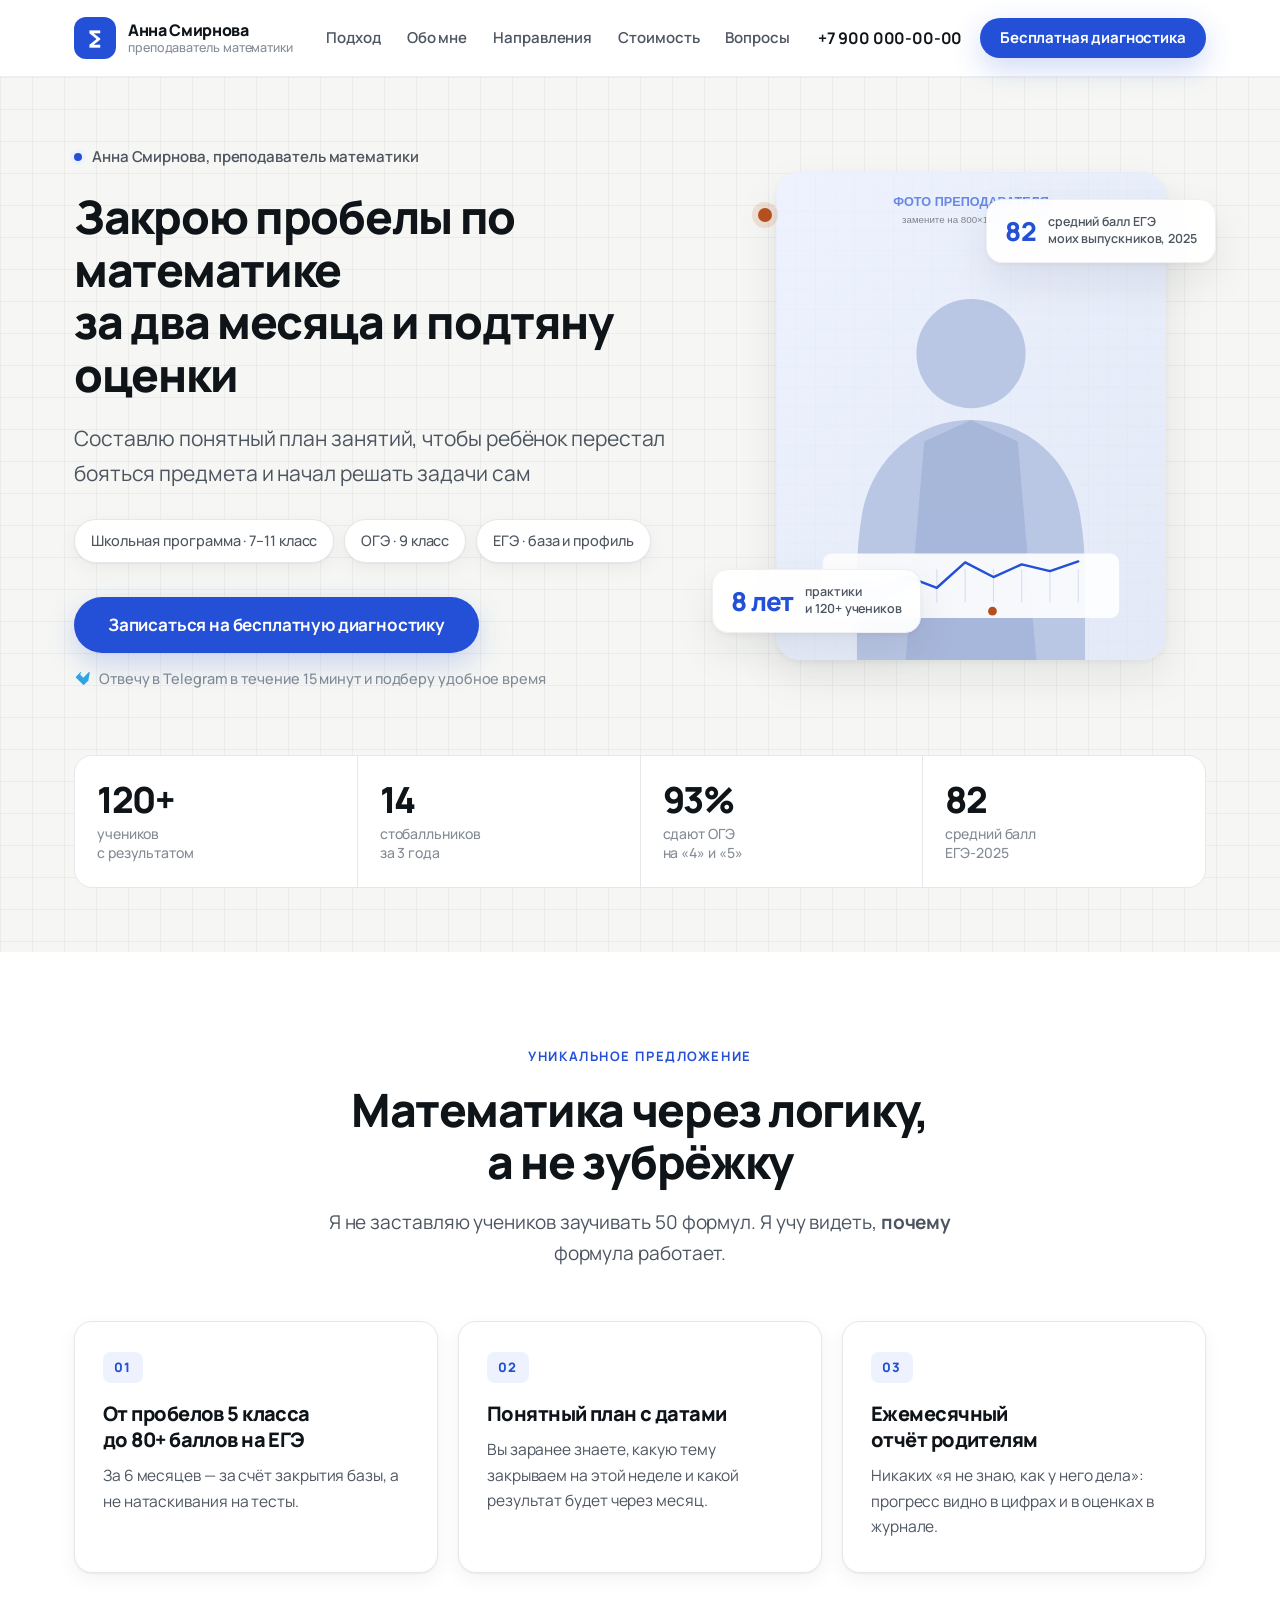
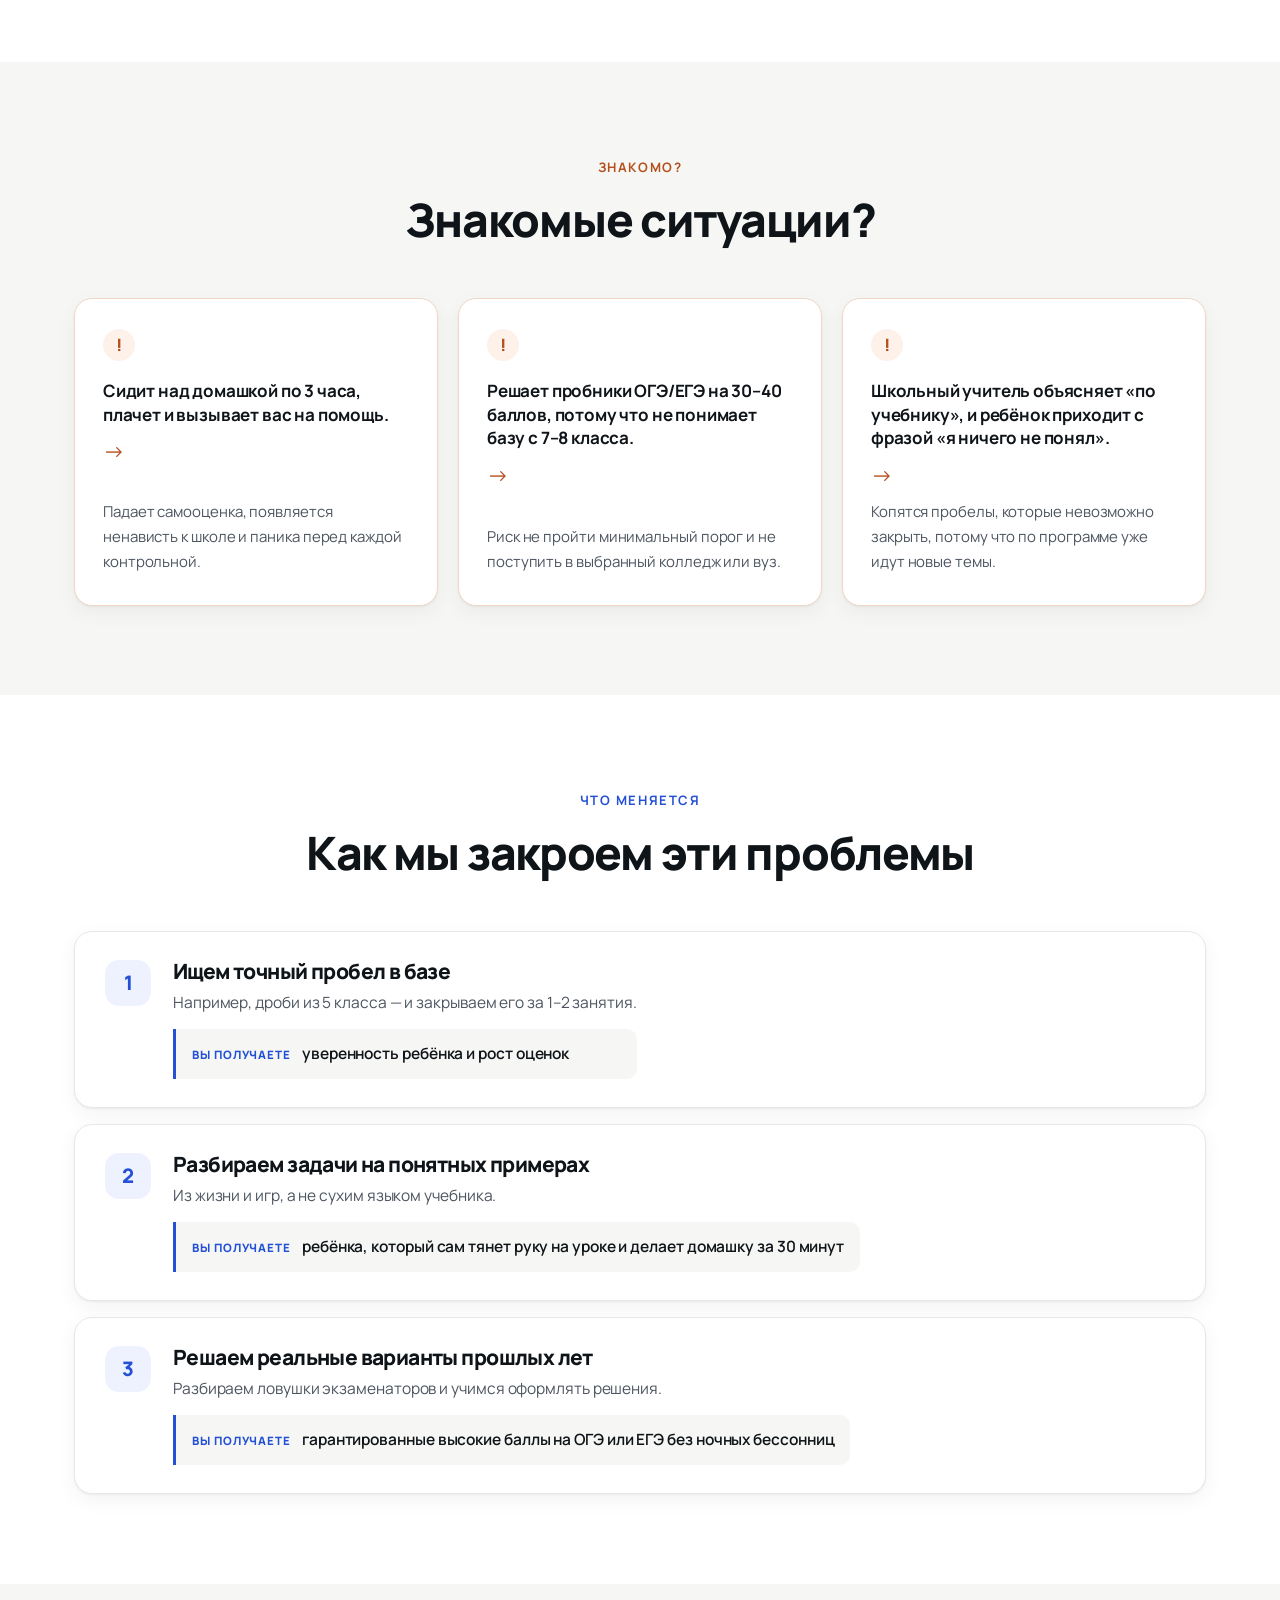
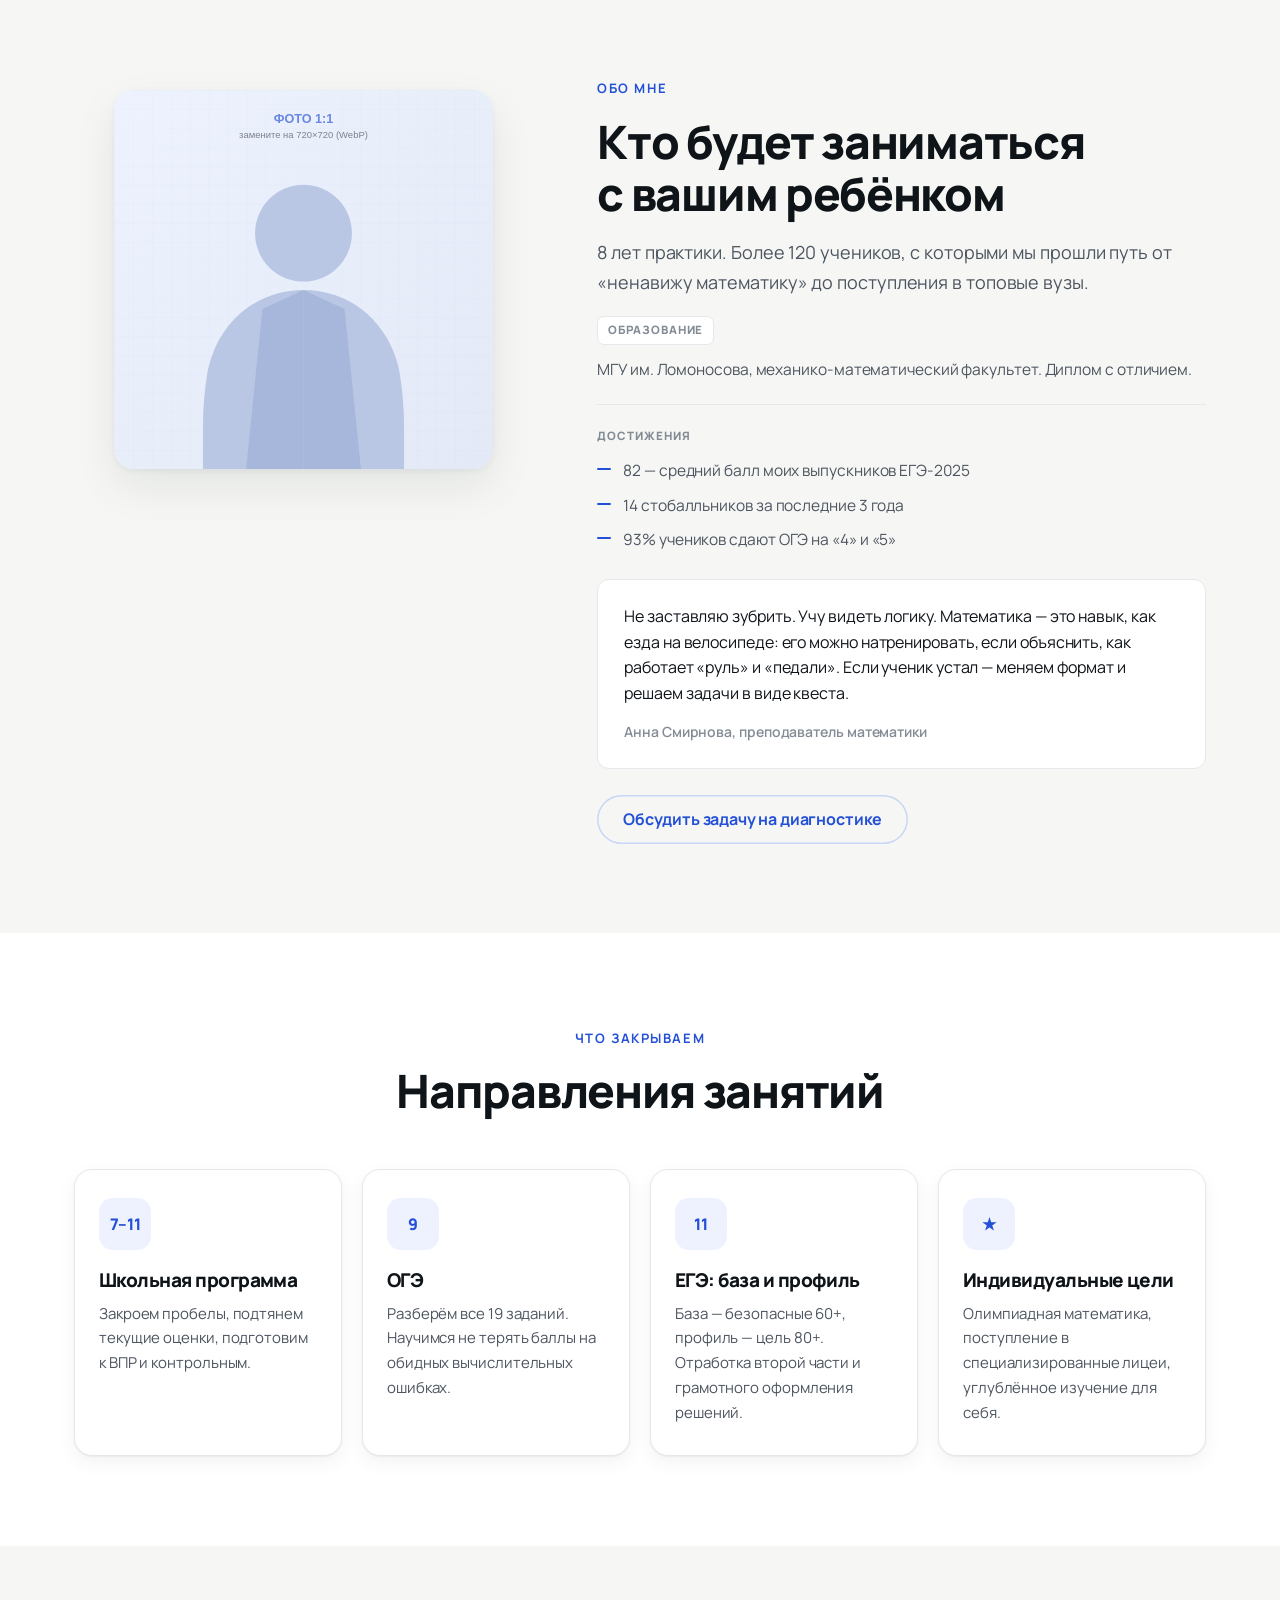
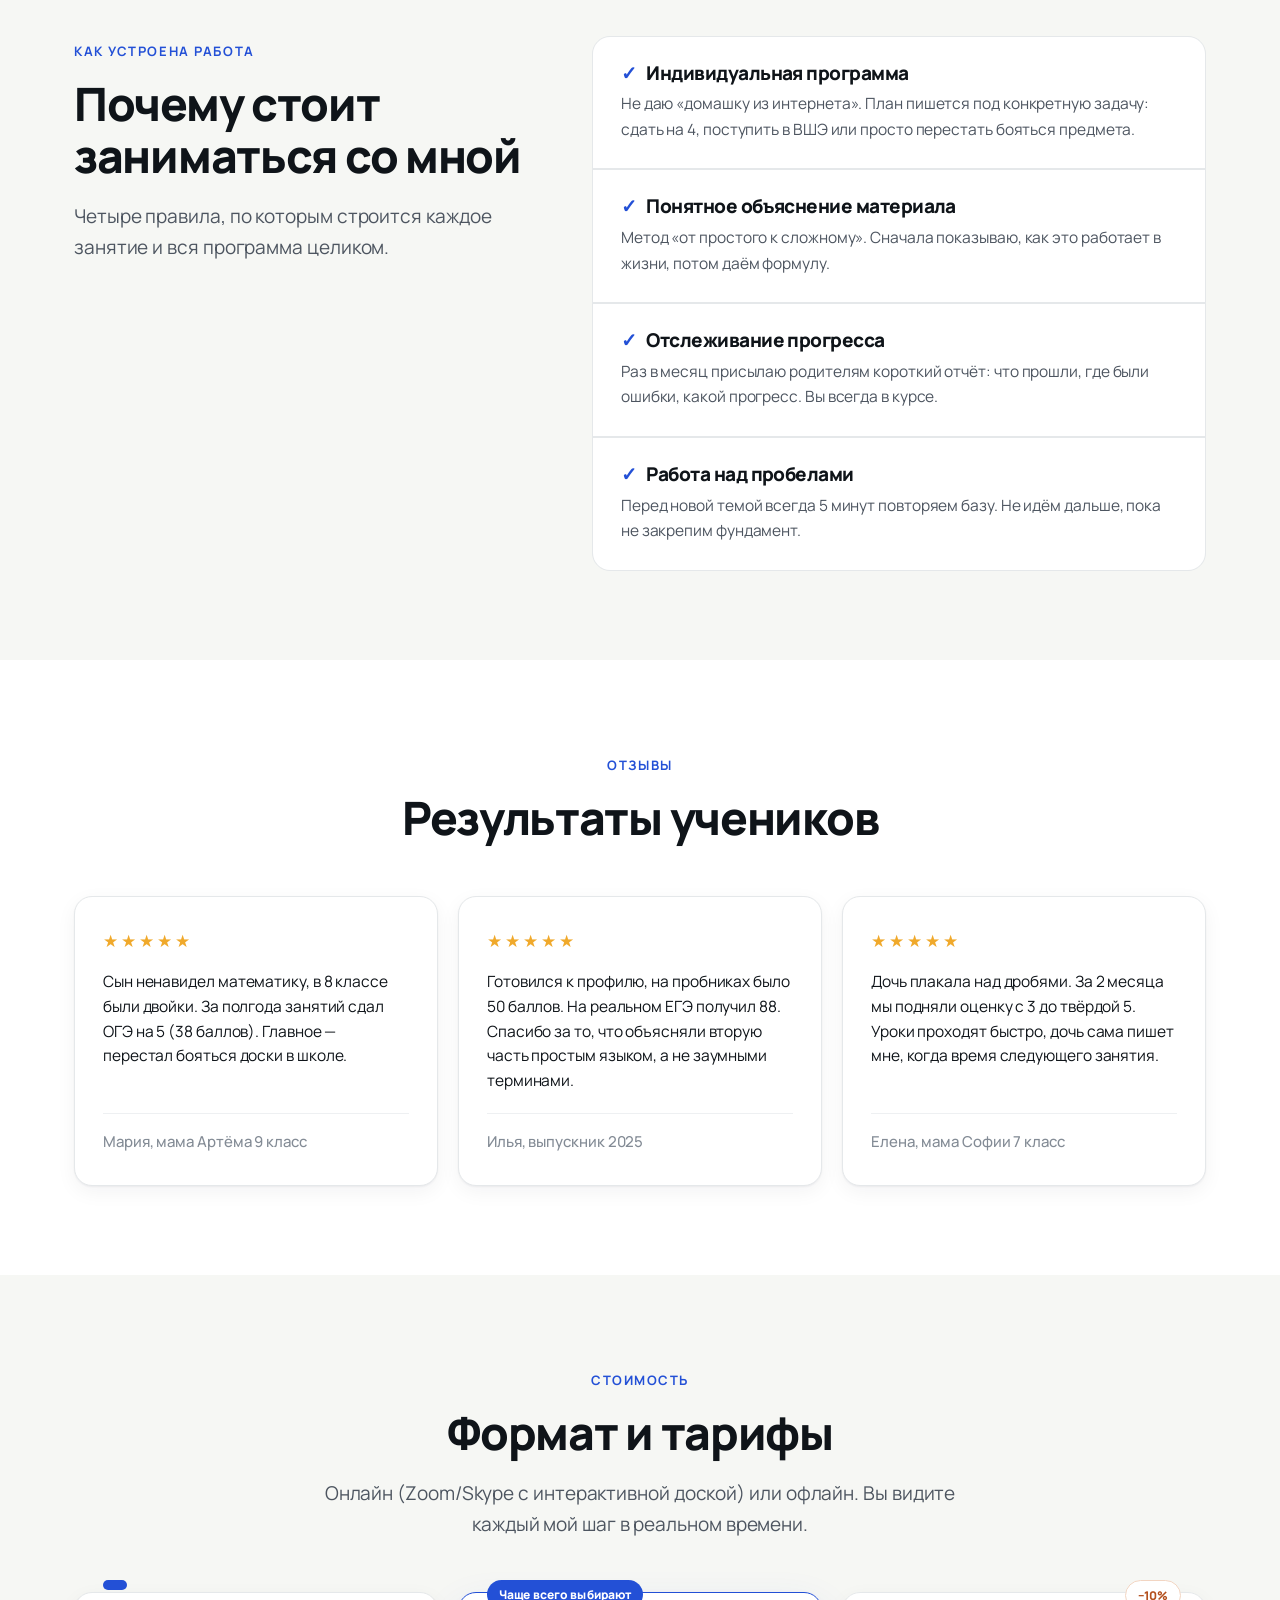
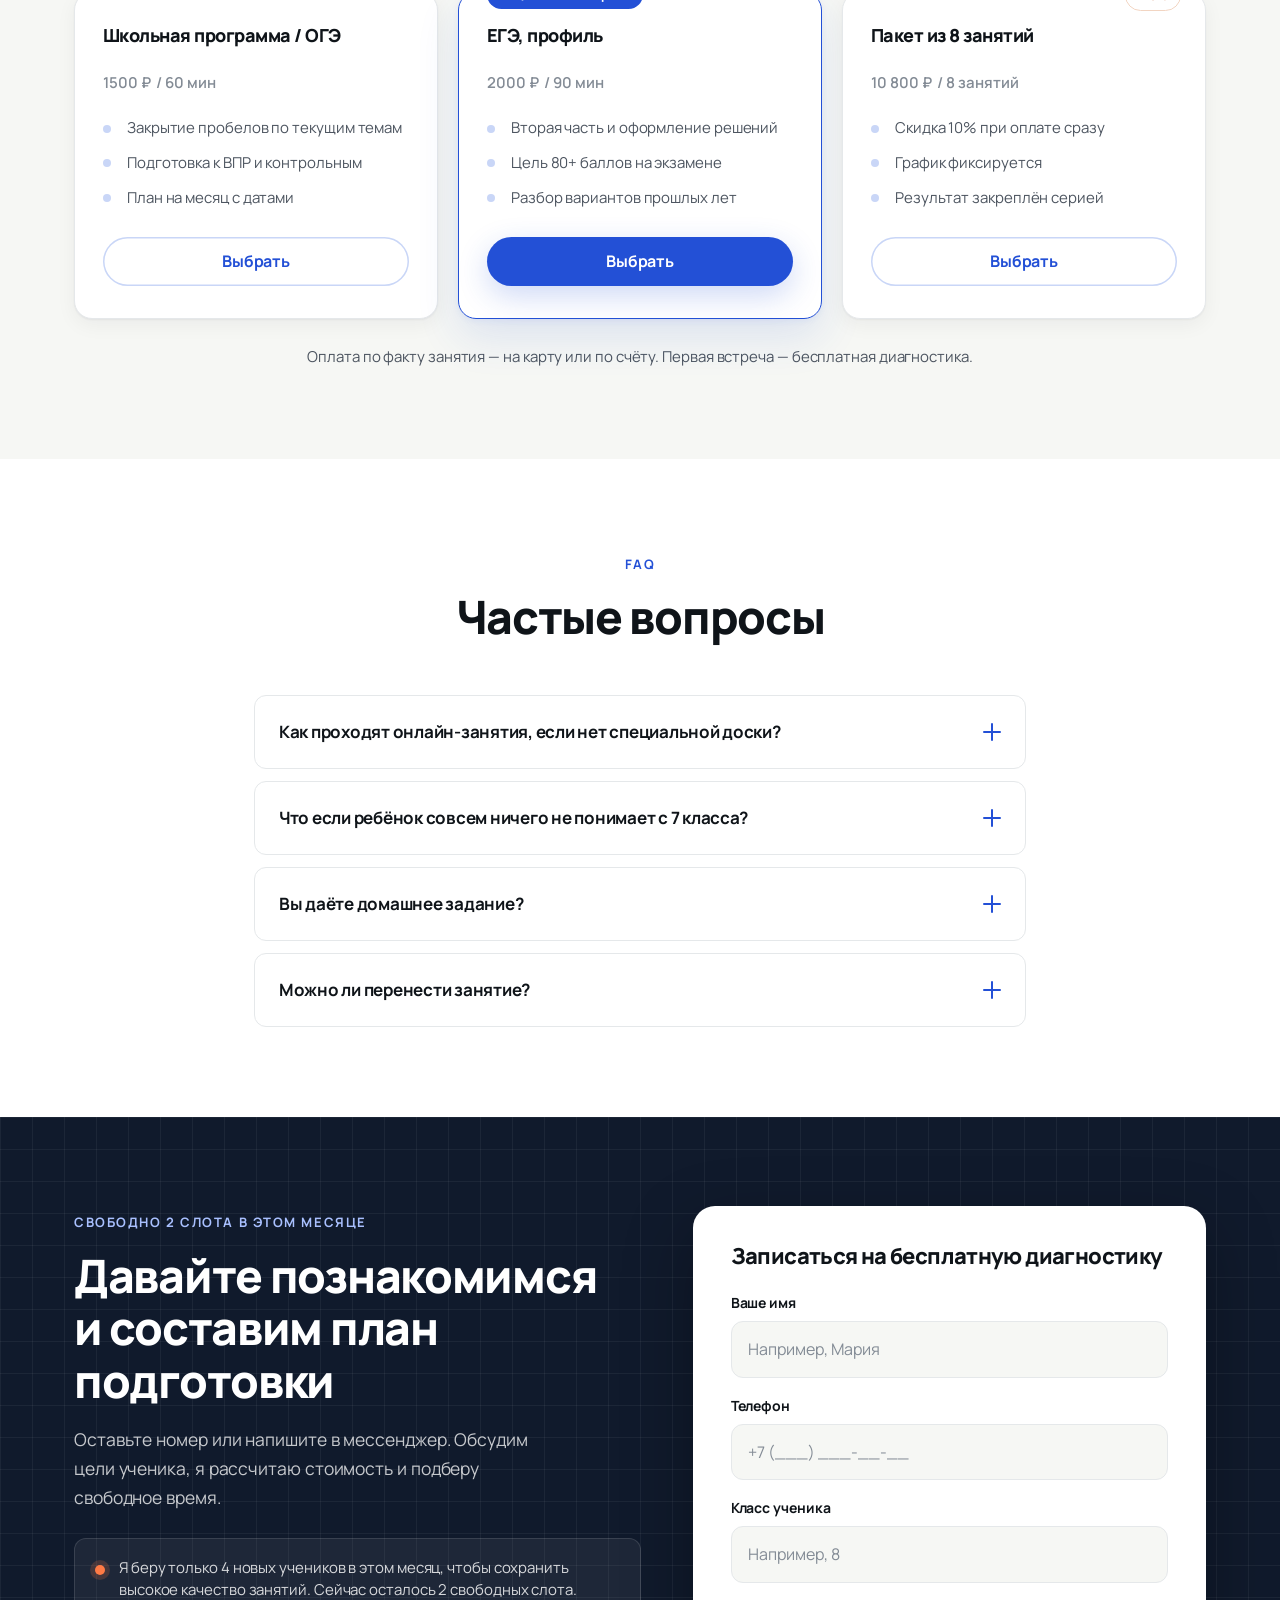
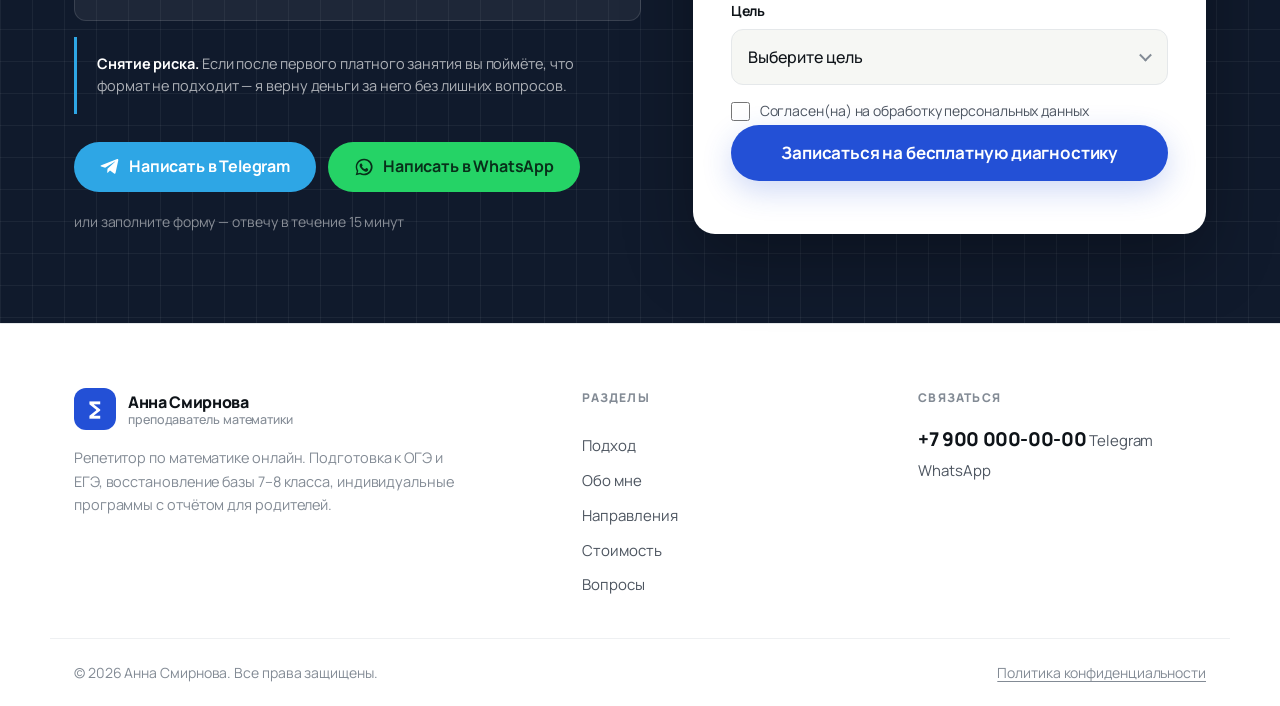
==== index.html @ 23b5eee0 "Первый коммит: лендинг репетитора + админка" ====
<!DOCTYPE html>
<html lang="ru">
<head>
<meta charset="utf-8">
<meta name="viewport" content="width=device-width, initial-scale=1, viewport-fit=cover">
<title>Репетитор по математике онлайн | Подготовка к ОГЭ и ЕГЭ на 80+ баллов</title>
<meta name="description" content="Закрою пробелы по математике за 2 месяца и подтяну школьные оценки. Подготовка к ОГЭ и ЕГЭ на 80+ баллов через логику, а не зубрёжку. Запишитесь на бесплатную диагностику.">
<meta name="keywords" content="репетитор по математике, подготовка к ОГЭ, подготовка к ЕГЭ, математика онлайн, подтянуть оценки">

<!-- Open Graph -->
<meta property="og:type" content="website">
<meta property="og:locale" content="ru_RU">
<meta property="og:title" content="Репетитор по математике онлайн | Подготовка к ОГЭ и ЕГЭ на 80+ баллов">
<meta property="og:description" content="Закрою пробелы по математике за 2 месяца и подтяну школьные оценки. Подготовка к ОГЭ и ЕГЭ через логику, а не зубрёжку.">
<meta property="og:image" content="images/og-cover.jpg">
<meta name="twitter:card" content="summary_large_image">
<meta name="theme-color" content="#ffffff">
<meta name="robots" content="index, follow">

<link rel="icon" href="images/favicon.svg" type="image/svg+xml">

<link rel="preconnect" href="https://fonts.googleapis.com">
<link rel="preconnect" href="https://fonts.gstatic.com" crossorigin>
<link rel="stylesheet" href="https://fonts.googleapis.com/css2?family=Manrope:wght@400;500;600;700;800&display=swap" media="print" onload="this.media='all'">
<noscript><link rel="stylesheet" href="https://fonts.googleapis.com/css2?family=Manrope:wght@400;500;600;700;800&display=swap"></noscript>

<link rel="stylesheet" href="css/styles.css">

<!-- Помечает, что JS доступен: без него блоки не прячутся и страница читается полностью -->
<script>document.documentElement.className += ' js';</script>

<!--#CONTENT#-->

<!-- Структурированные данные собираются из контента скриптом content.js,
     чтобы тексты в разметке и в SEO всегда совпадали -->
<script type="application/ld+json" data-ld="person">{}</script>
<script type="application/ld+json" data-ld="faq">{}</script>
</head>

<body>
<a class="skip-link" href="#hero">Перейти к содержанию</a>

<!-- ============================== ШАПКА ============================== -->
<header class="header" id="top">
  <div class="container header__inner">
    <a class="logo" href="#top">
      <span class="logo__mark" aria-hidden="true">∑</span>
      <span class="logo__text">
        <span class="logo__name" data-field="site.teacherFull" data-fallback="teacher.full">Анна Смирнова</span>
        <span class="logo__role" data-field="site.teacherRole">преподаватель математики</span>
      </span>
    </a>

    <nav class="nav" aria-label="Основная навигация">
      <a href="#utp">Подход</a>
      <a href="#about">Обо мне</a>
      <a href="#directions">Направления</a>
      <a href="#prices">Стоимость</a>
      <a href="#faq">Вопросы</a>
    </nav>

    <div class="header__actions">
      <a class="header__phone" data-field="site.phone" data-fallback="phone" href="tel:+79000000000">+7 900 000-00-00</a>
      <a class="btn btn--sm btn--primary" href="#contact">
        <span class="lbl-long" data-field="header.cta">Бесплатная диагностика</span>
        <span class="lbl-short">Диагностика</span>
      </a>
    </div>
  </div>
</header>

<main>

<!-- ============================== 1. ПЕРВЫЙ ЭКРАН ============================== -->
<section class="hero paper" id="hero">
  <div class="container hero__inner">

    <div class="hero__text">
      <p class="eyebrow">
        <span class="dot" aria-hidden="true"></span>
        <span data-field="hero.eyebrow">Анна Смирнова, преподаватель математики</span>
      </p>

      <h1 class="hero__title pre" data-field="hero.title">Закрою пробелы по математике
за два месяца и подтяну оценки</h1>

      <p class="hero__lead" data-field="hero.lead">Составлю понятный план занятий, чтобы ребёнок перестал бояться предмета и начал решать задачи сам</p>

      <ul class="chips" role="list">
        <li class="chip" data-field="hero.chips.0">Школьная программа · 7–11 класс</li>
        <li class="chip" data-field="hero.chips.1">ОГЭ · 9 класс</li>
        <li class="chip" data-field="hero.chips.2">ЕГЭ · база и профиль</li>
      </ul>

      <div class="hero__cta">
        <a class="btn btn--primary btn--lg" href="#contact" data-field="hero.cta">Записаться на бесплатную диагностику</a>
        <p class="micro">
          <svg class="micro__ico" viewBox="0 0 24 24" aria-hidden="true"><path d="M21.7 3.3a1 1 0 0 0-1.5-.1L17 6.5 12.5 11l-4.5-4.5L9.7 3.3a1 1 0 0 0-1.4 0L2.2 9.4a1 1 0 0 0 0 1.4l10.1 10.1a1 1 0 0 0 1.4 0l6.1-6.1a1 1 0 0 0 0-1.4z" fill="currentColor" transform="translate(0.6 0)"/></svg>
          <span data-field="hero.micro">Отвечу в Telegram в течение 15 минут и подберу удобное время</span>
        </p>
      </div>
    </div>

    <div class="hero__media">
      <figure class="photo photo--hero reveal">
        <span class="photo__badge" aria-hidden="true"></span>
        <img data-field="images.hero" src="images/teacher-1.svg" alt="Фото преподавателя" width="800" height="1000" fetchpriority="high" decoding="async">
        <figcaption class="sr-only">Фотография преподавателя</figcaption>
      </figure>

      <div class="float-card float-card--score reveal" data-reveal-delay="120">
        <span class="float-card__num" data-field="hero.scoreNum">82</span>
        <span class="float-card__label pre" data-field="hero.scoreLabel">средний балл ЕГЭ
моих выпускников, 2025</span>
      </div>

      <div class="float-card float-card--exp reveal" data-reveal-delay="200">
        <span class="float-card__num" data-field="hero.expNum">8 лет</span>
        <span class="float-card__label pre" data-field="hero.expLabel">практики
и 120+ учеников</span>
      </div>
    </div>

  </div>

  <!-- полоса доверия -->
  <div class="container">
    <ul class="stats stats--hero reveal" role="list">
      <li class="stats__item"><b data-field="hero.stats.0.num">120+</b><span class="pre" data-field="hero.stats.0.text">учеников
с результатом</span></li>
      <li class="stats__item"><b data-field="hero.stats.1.num">14</b><span class="pre" data-field="hero.stats.1.text">стобалльников
за 3 года</span></li>
      <li class="stats__item"><b data-field="hero.stats.2.num">93%</b><span class="pre" data-field="hero.stats.2.text">сдают ОГЭ
на «4» и «5»</span></li>
      <li class="stats__item"><b data-field="hero.stats.3.num">82</b><span class="pre" data-field="hero.stats.3.text">средний балл
ЕГЭ-2025</span></li>
    </ul>
  </div>
</section>

<!-- ============================== 2. УТП ============================== -->
<section class="section" id="utp">
  <div class="container">
    <header class="section__head">
      <p class="kicker" data-field="utp.kicker">Уникальное предложение</p>
      <h2 class="section__title pre" data-field="utp.title">Математика через логику,
а не зубрёжку</h2>
      <p class="section__lead" data-field="utp.lead">Я не заставляю учеников заучивать 50 формул. Я учу видеть, <b>почему</b> формула работает.</p>
    </header>

    <div class="grid grid--3">
      <article class="card reveal">
        <span class="card__num" data-field="utp.cards.0.num">01</span>
        <h3 class="card__title" data-field="utp.cards.0.title">От пробелов 5 класса до 80+ баллов на ЕГЭ</h3>
        <p class="card__text" data-field="utp.cards.0.text">За 6 месяцев — за счёт закрытия базы, а не натаскивания на тесты.</p>
      </article>

      <article class="card reveal" data-reveal-delay="100">
        <span class="card__num" data-field="utp.cards.1.num">02</span>
        <h3 class="card__title" data-field="utp.cards.1.title">Понятный план с датами</h3>
        <p class="card__text" data-field="utp.cards.1.text">Вы заранее знаете, какую тему закрываем на этой неделе и какой результат будет через месяц.</p>
      </article>

      <article class="card reveal" data-reveal-delay="200">
        <span class="card__num" data-field="utp.cards.2.num">03</span>
        <h3 class="card__title" data-field="utp.cards.2.title">Ежемесячный отчёт родителям</h3>
        <p class="card__text" data-field="utp.cards.2.text">Никаких «я не знаю, как у него дела»: прогресс видно в цифрах и в оценках в журнале.</p>
      </article>
    </div>
  </div>
</section>

<!-- ============================== 3. БОЛИ ============================== -->
<section class="section section--soft" id="pains">
  <div class="container">
    <header class="section__head">
      <p class="kicker kicker--warm" data-field="pains.kicker">Знакомо?</p>
      <h2 class="section__title" data-field="pains.title">Знакомые ситуации?</h2>
    </header>

    <div class="grid grid--3">
      <article class="pain reveal">
        <span class="pain__mark" aria-hidden="true">!</span>
        <p class="pain__text" data-field="pains.items.0.text">Сидит над домашкой по 3 часа, плачет и вызывает вас на помощь.</p>
        <p class="pain__arrow" aria-hidden="true">→</p>
        <p class="pain__result" data-field="pains.items.0.result">Падает самооценка, появляется ненависть к школе и паника перед каждой контрольной.</p>
      </article>

      <article class="pain reveal" data-reveal-delay="100">
        <span class="pain__mark" aria-hidden="true">!</span>
        <p class="pain__text" data-field="pains.items.1.text">Решает пробники ОГЭ/ЕГЭ на 30–40 баллов, потому что не понимает базу с 7–8 класса.</p>
        <p class="pain__arrow" aria-hidden="true">→</p>
        <p class="pain__result" data-field="pains.items.1.result">Риск не пройти минимальный порог и не поступить в выбранный колледж или вуз.</p>
      </article>

      <article class="pain reveal" data-reveal-delay="200">
        <span class="pain__mark" aria-hidden="true">!</span>
        <p class="pain__text" data-field="pains.items.2.text">Школьный учитель объясняет «по учебнику», и ребёнок приходит с фразой «я ничего не понял».</p>
        <p class="pain__arrow" aria-hidden="true">→</p>
        <p class="pain__result" data-field="pains.items.2.result">Копятся пробелы, которые невозможно закрыть, потому что по программе уже идут новые темы.</p>
      </article>
    </div>
  </div>
</section>

<!-- ============================== 4. РЕШЕНИЕ ============================== -->
<section class="section" id="solution">
  <div class="container">
    <header class="section__head">
      <p class="kicker" data-field="solution.kicker">Что меняется</p>
      <h2 class="section__title" data-field="solution.title">Как мы закроем эти проблемы</h2>
    </header>

    <ol class="steps" role="list">
      <li class="step reveal">
        <span class="step__badge" aria-hidden="true">1</span>
        <div class="step__body">
          <h3 class="step__title" data-field="solution.steps.0.title">Ищем точный пробел в базе</h3>
          <p class="step__text" data-field="solution.steps.0.text">Например, дроби из 5 класса — и закрываем его за 1–2 занятия.</p>
          <p class="step__gain">
            <span class="step__gain-tag" data-field="solution.steps.0.gainTag">вы получаете</span>
            <span data-field="solution.steps.0.gain">уверенность ребёнка и рост оценок</span>
          </p>
        </div>
      </li>

      <li class="step reveal">
        <span class="step__badge" aria-hidden="true">2</span>
        <div class="step__body">
          <h3 class="step__title" data-field="solution.steps.1.title">Разбираем задачи на понятных примерах</h3>
          <p class="step__text" data-field="solution.steps.1.text">Из жизни и игр, а не сухим языком учебника.</p>
          <p class="step__gain">
            <span class="step__gain-tag" data-field="solution.steps.1.gainTag">вы получаете</span>
            <span data-field="solution.steps.1.gain">ребёнка, который сам тянет руку на уроке и делает домашку за 30 минут</span>
          </p>
        </div>
      </li>

      <li class="step reveal">
        <span class="step__badge" aria-hidden="true">3</span>
        <div class="step__body">
          <h3 class="step__title" data-field="solution.steps.2.title">Решаем реальные варианты прошлых лет</h3>
          <p class="step__text" data-field="solution.steps.2.text">Разбираем ловушки экзаменаторов и учимся оформлять решения.</p>
          <p class="step__gain">
            <span class="step__gain-tag" data-field="solution.steps.2.gainTag">вы получаете</span>
            <span data-field="solution.steps.2.gain">гарантированные высокие баллы на ОГЭ или ЕГЭ без ночных бессонниц</span>
          </p>
        </div>
      </li>
    </ol>
  </div>
</section>

<!-- ============================== 5. ОБО МНЕ ============================== -->
<section class="section section--soft" id="about">
  <div class="container about">

    <div class="about__media reveal">
      <figure class="photo photo--about">
        <img data-field="images.about" src="images/teacher-2.svg" alt="Фото преподавателя" width="720" height="720" loading="lazy" decoding="async">
      </figure>
    </div>

    <div class="about__text">
      <p class="kicker" data-field="about.kicker">Обо мне</p>
      <h2 class="section__title pre" data-field="about.title">Кто будет заниматься
с вашим ребёнком</h2>

      <p class="about__lead" data-field="about.lead">8 лет практики. Более 120 учеников, с которыми мы прошли путь от «ненавижу математику» до поступления в топовые вузы.</p>

      <p class="about__edu">
        <span class="about__edu-label" data-field="about.eduLabel">Образование</span>
        <span data-field="about.edu">МГУ им. Ломоносова, механико-математический факультет. Диплом с отличием.</span>
      </p>

      <div class="achieve">
        <p class="achieve__label" data-field="about.achieveLabel">Достижения</p>
        <ul class="achieve__list" role="list">
          <li data-field="about.achieve.0">82 — средний балл моих выпускников ЕГЭ-2025</li>
          <li data-field="about.achieve.1">14 стобалльников за последние 3 года</li>
          <li data-field="about.achieve.2">93% учеников сдают ОГЭ на «4» и «5»</li>
        </ul>
      </div>

      <div class="quote">
        <p class="quote__text" data-field="about.quote">Не заставляю зубрить. Учу видеть логику. Математика — это навык, как езда на велосипеде: его можно натренировать, если объяснить, как работает «руль» и «педали». Если ученик устал — меняем формат и решаем задачи в виде квеста.</p>
        <cite class="quote__author" data-field="about.quoteAuthor">Анна Смирнова, преподаватель математики</cite>
      </div>

      <a class="btn btn--ghost" href="#contact" data-field="about.cta">Обсудить задачу на диагностике</a>
    </div>

  </div>
</section>

<!-- ============================== 6. НАПРАВЛЕНИЯ ============================== -->
<section class="section" id="directions">
  <div class="container">
    <header class="section__head">
      <p class="kicker" data-field="directions.kicker">Что закрываем</p>
      <h2 class="section__title" data-field="directions.title">Направления занятий</h2>
    </header>

    <div class="grid grid--4">
      <article class="dir reveal">
        <span class="dir__icon" aria-hidden="true" data-field="directions.items.0.icon">7–11</span>
        <h3 class="dir__title" data-field="directions.items.0.title">Школьная программа</h3>
        <p class="dir__text" data-field="directions.items.0.text">Закроем пробелы, подтянем текущие оценки, подготовим к ВПР и контрольным.</p>
      </article>

      <article class="dir reveal" data-reveal-delay="80">
        <span class="dir__icon" aria-hidden="true" data-field="directions.items.1.icon">9</span>
        <h3 class="dir__title" data-field="directions.items.1.title">ОГЭ</h3>
        <p class="dir__text" data-field="directions.items.1.text">Разберём все 19 заданий. Научимся не терять баллы на обидных вычислительных ошибках.</p>
      </article>

      <article class="dir reveal" data-reveal-delay="160">
        <span class="dir__icon" aria-hidden="true" data-field="directions.items.2.icon">11</span>
        <h3 class="dir__title" data-field="directions.items.2.title">ЕГЭ: база и профиль</h3>
        <p class="dir__text" data-field="directions.items.2.text">База — безопасные 60+, профиль — цель 80+. Отработка второй части и грамотного оформления решений.</p>
      </article>

      <article class="dir reveal" data-reveal-delay="240">
        <span class="dir__icon" aria-hidden="true" data-field="directions.items.3.icon">★</span>
        <h3 class="dir__title" data-field="directions.items.3.title">Индивидуальные цели</h3>
        <p class="dir__text" data-field="directions.items.3.text">Олимпиадная математика, поступление в специализированные лицеи, углублённое изучение для себя.</p>
      </article>
    </div>
  </div>
</section>

<!-- ============================== 7. ПОЧЕМУ СО МНОЙ ============================== -->
<section class="section section--soft" id="why">
  <div class="container">
    <div class="split">
      <header class="section__head section__head--left">
        <p class="kicker" data-field="why.kicker">Как устроена работа</p>
        <h2 class="section__title pre" data-field="why.title">Почему стоит
заниматься со мной</h2>
        <p class="section__lead" data-field="why.lead">Четыре правила, по которым строится каждое занятие и вся программа целиком.</p>
      </header>

      <ul class="feats" role="list">
        <li class="feat reveal">
          <h3 class="feat__title" data-field="why.items.0.title">Индивидуальная программа</h3>
          <p class="feat__text" data-field="why.items.0.text">Не даю «домашку из интернета». План пишется под конкретную задачу: сдать на 4, поступить в ВШЭ или просто перестать бояться предмета.</p>
        </li>
        <li class="feat reveal" data-reveal-delay="80">
          <h3 class="feat__title" data-field="why.items.1.title">Понятное объяснение материала</h3>
          <p class="feat__text" data-field="why.items.1.text">Метод «от простого к сложному». Сначала показываю, как это работает в жизни, потом даём формулу.</p>
        </li>
        <li class="feat reveal" data-reveal-delay="160">
          <h3 class="feat__title" data-field="why.items.2.title">Отслеживание прогресса</h3>
          <p class="feat__text" data-field="why.items.2.text">Раз в месяц присылаю родителям короткий отчёт: что прошли, где были ошибки, какой прогресс. Вы всегда в курсе.</p>
        </li>
        <li class="feat reveal" data-reveal-delay="240">
          <h3 class="feat__title" data-field="why.items.3.title">Работа над пробелами</h3>
          <p class="feat__text" data-field="why.items.3.text">Перед новой темой всегда 5 минут повторяем базу. Не идём дальше, пока не закрепим фундамент.</p>
        </li>
      </ul>
    </div>
  </div>
</section>

<!-- ============================== 8. РЕЗУЛЬТАТЫ УЧЕНИКОВ ============================== -->
<section class="section" id="reviews">
  <div class="container">
    <header class="section__head">
      <p class="kicker" data-field="reviews.kicker">Отзывы</p>
      <h2 class="section__title" data-field="reviews.title">Результаты учеников</h2>
    </header>

    <div class="grid grid--3">
      <figure class="review reveal">
        <div class="review__rating" aria-label="Оценка 5 из 5">★★★★★</div>
        <blockquote class="review__text" data-field="reviews.items.0.text">Сын ненавидел математику, в 8 классе были двойки. За полгода занятий сдал ОГЭ на 5 (38 баллов). Главное — перестал бояться доски в школе.</blockquote>
        <figcaption class="review__author">
          <span data-field="reviews.items.0.author">Мария, мама Артёма</span>
          <span data-field="reviews.items.0.span">9 класс</span>
        </figcaption>
      </figure>

      <figure class="review reveal" data-reveal-delay="100">
        <div class="review__rating" aria-label="Оценка 5 из 5">★★★★★</div>
        <blockquote class="review__text" data-field="reviews.items.1.text">Готовился к профилю, на пробниках было 50 баллов. На реальном ЕГЭ получил 88. Спасибо за то, что объясняли вторую часть простым языком, а не заумными терминами.</blockquote>
        <figcaption class="review__author">
          <span data-field="reviews.items.1.author">Илья, выпускник</span>
          <span data-field="reviews.items.1.span">2025</span>
        </figcaption>
      </figure>

      <figure class="review reveal" data-reveal-delay="200">
        <div class="review__rating" aria-label="Оценка 5 из 5">★★★★★</div>
        <blockquote class="review__text" data-field="reviews.items.2.text">Дочь плакала над дробями. За 2 месяца мы подняли оценку с 3 до твёрдой 5. Уроки проходят быстро, дочь сама пишет мне, когда время следующего занятия.</blockquote>
        <figcaption class="review__author">
          <span data-field="reviews.items.2.author">Елена, мама Софии</span>
          <span data-field="reviews.items.2.span">7 класс</span>
        </figcaption>
      </figure>
    </div>
  </div>
</section>

<!-- ============================== 9. СТОИМОСТЬ ============================== -->
<section class="section section--soft" id="prices">
  <div class="container">
    <header class="section__head">
      <p class="kicker" data-field="prices.kicker">Стоимость</p>
      <h2 class="section__title" data-field="prices.title">Формат и тарифы</h2>
      <p class="section__lead" data-field="prices.lead">Онлайн (Zoom/Skype с интерактивной доской) или офлайн. Вы видите каждый мой шаг в реальном времени.</p>
    </header>

    <div class="grid grid--3 prices">
      <article class="price reveal">
        <span class="price__flag" data-hide-empty data-field="prices.items.0.flag"></span>
        <h3 class="price__name" data-field="prices.items.0.name">Школьная программа / ОГЭ</h3>
        <p class="price__value"><span data-field="prices.items.0.value">1500 ₽</span> <span data-field="prices.items.0.unit">/ 60 мин</span></p>
        <ul class="price__list" role="list">
          <li data-field="prices.items.0.list.0">Закрытие пробелов по текущим темам</li>
          <li data-field="prices.items.0.list.1">Подготовка к ВПР и контрольным</li>
          <li data-field="prices.items.0.list.2">План на месяц с датами</li>
        </ul>
        <a class="btn btn--ghost btn--full" href="#contact">Выбрать</a>
      </article>

      <article class="price price--best reveal" data-reveal-delay="100">
        <span class="price__flag" data-hide-empty data-field="prices.items.1.flag">Чаще всего выбирают</span>
        <h3 class="price__name" data-field="prices.items.1.name">ЕГЭ, профиль</h3>
        <p class="price__value"><span data-field="prices.items.1.value">2000 ₽</span> <span data-field="prices.items.1.unit">/ 90 мин</span></p>
        <ul class="price__list" role="list">
          <li data-field="prices.items.1.list.0">Вторая часть и оформление решений</li>
          <li data-field="prices.items.1.list.1">Цель 80+ баллов на экзамене</li>
          <li data-field="prices.items.1.list.2">Разбор вариантов прошлых лет</li>
        </ul>
        <a class="btn btn--primary btn--full" href="#contact">Выбрать</a>
      </article>

      <article class="price reveal" data-reveal-delay="200">
        <span class="price__save" data-hide-empty data-field="prices.items.2.save">−10%</span>
        <h3 class="price__name" data-field="prices.items.2.name">Пакет из 8 занятий</h3>
        <p class="price__value"><span data-field="prices.items.2.value">10 800 ₽</span> <span data-field="prices.items.2.unit">/ 8 занятий</span></p>
        <ul class="price__list" role="list">
          <li data-field="prices.items.2.list.0">Скидка 10% при оплате сразу</li>
          <li data-field="prices.items.2.list.1">График фиксируется</li>
          <li data-field="prices.items.2.list.2">Результат закреплён серией</li>
        </ul>
        <a class="btn btn--ghost btn--full" href="#contact">Выбрать</a>
      </article>
    </div>

    <p class="prices__note" data-field="prices.note">Оплата по факту занятия — на карту или по счёту. Первая встреча — бесплатная диагностика.</p>
  </div>
</section>

<!-- ============================== 10. FAQ ============================== -->
<section class="section" id="faq">
  <div class="container container--narrow">
    <header class="section__head">
      <p class="kicker" data-field="faq.kicker">FAQ</p>
      <h2 class="section__title" data-field="faq.title">Частые вопросы</h2>
    </header>

    <div class="faq">
      <details class="faq__item reveal">
        <summary class="faq__q"><span data-field="faq.items.0.q">Как проходят онлайн-занятия, если нет специальной доски?</span><span class="faq__ico" aria-hidden="true"></span></summary>
        <div class="faq__a"><p data-field="faq.items.0.a">Используем графический планшет и интерактивную доску (Miro/Bitpaper). Это даже эффективнее обычной: можно сохранять все записи урока в PDF и отправлять ученику.</p></div>
      </details>

      <details class="faq__item reveal">
        <summary class="faq__q"><span data-field="faq.items.1.q">Что если ребёнок совсем ничего не понимает с 7 класса?</span><span class="faq__ico" aria-hidden="true"></span></summary>
        <div class="faq__a"><p data-field="faq.items.1.a">Это частая ситуация. Мы не ругаемся за пробелы, а спокойно «откатываемся» назад и закрываем их. Обычно на восстановление базы 7–8 класса уходит 3–4 недели.</p></div>
      </details>

      <details class="faq__item reveal">
        <summary class="faq__q"><span data-field="faq.items.2.q">Вы даёте домашнее задание?</span><span class="faq__ico" aria-hidden="true"></span></summary>
        <div class="faq__a"><p data-field="faq.items.2.a">Да, но в адекватных объёмах (30–40 минут). Без практики навык не закрепится. Но я всегда проверяю и разбираю ошибки на следующем уроке.</p></div>
      </details>

      <details class="faq__item reveal">
        <summary class="faq__q"><span data-field="faq.items.3.q">Можно ли перенести занятие?</span><span class="faq__ico" aria-hidden="true"></span></summary>
        <div class="faq__a"><p data-field="faq.items.3.a">Да, если предупредить минимум за 12 часов.</p></div>
      </details>
    </div>
  </div>
</section>

<!-- ============================== 11. ФИНАЛЬНЫЙ CTA + ФОРМА ============================== -->
<section class="section cta paper" id="contact">
  <div class="container cta__inner">

    <div class="cta__text">
      <p class="kicker kicker--light" data-field="cta.kicker">Свободно 2 слота в этом месяце</p>
      <h2 class="section__title section__title--light pre" data-field="cta.title">Давайте познакомимся
и составим план подготовки</h2>
      <p class="cta__lead" data-field="cta.lead">Оставьте номер или напишите в мессенджер. Обсудим цели ученика, я рассчитаю стоимость и подберу свободное время.</p>

      <div class="urgency">
        <span class="urgency__dot" aria-hidden="true"></span>
        <p data-field="cta.urgency">Я беру только 4 новых учеников в этом месяц, чтобы сохранить высокое качество занятий. Сейчас осталось 2 свободных слота.</p>
      </div>

      <div class="riskless">
        <b data-field="cta.riskTitle">Снятие риска.</b>
        <span data-field="cta.riskText">Если после первого платного занятия вы поймёте, что формат не подходит — я верну деньги за него без лишних вопросов.</span>
      </div>

      <div class="cta__messengers">
        <a class="btn btn--tg" data-attr="href" data-field="site.telegram" href="https://t.me/username" target="_blank" rel="noopener">
          <svg class="btn__ico" viewBox="0 0 24 24" aria-hidden="true"><path fill="currentColor" d="M21.9 4.3 18.7 19c-.2 1-.9 1.3-1.8.8l-4.9-3.6-2.4 2.3c-.3.3-.5.5-1 .5l.4-5 9.1-8.2c.4-.3-.1-.5-.6-.2L6.2 12.8l-4.8-1.5c-1-.3-1-1 .2-1.5l19-7.3c.9-.3 1.6.2 1.3 1.8z"/></svg>
          <span data-field="cta.telegramBtn">Написать в Telegram</span>
        </a>
        <a class="btn btn--wa" data-attr="href" data-field="site.whatsapp" href="https://wa.me/79000000000" target="_blank" rel="noopener">
          <svg class="btn__ico" viewBox="0 0 24 24" aria-hidden="true"><path fill="currentColor" d="M12 2a10 10 0 0 0-8.6 15L2 22l5.2-1.4A10 10 0 1 0 12 2zm0 18.2a8.2 8.2 0 0 1-4.2-1.2l-.3-.2-3.1.8.8-3-.2-.3A8.2 8.2 0 1 1 12 20.2zm4.6-6.1c-.3-.1-1.5-.7-1.7-.8s-.4-.1-.6.1-.7.8-.8 1-.3.2-.6.1a6.7 6.7 0 0 1-3.3-2.9c-.2-.4.2-.4.6-1.1a.5.5 0 0 0 0-.5l-.8-1.8c-.2-.5-.4-.4-.6-.4h-.5a1 1 0 0 0-.7.3 3 3 0 0 0-.9 2.2 5.2 5.2 0 0 0 1.1 2.7 12 12 0 0 0 4.6 4c2.2.9 2.2.6 2.6.6a2.7 2.7 0 0 0 1.8-1.3 2.2 2.2 0 0 0 .2-1.3c-.1-.1-.2-.2-.4-.3z"/></svg>
          <span data-field="cta.whatsappBtn">Написать в WhatsApp</span>
        </a>
      </div>

      <p class="cta__or" data-field="cta.or">или заполните форму — отвечу в течение 15 минут</p>
    </div>

    <div class="cta__form">
      <form class="form" id="lead-form" novalidate>
        <h3 class="form__title" data-field="form.title">Записаться на бесплатную диагностику</h3>

        <div class="field">
          <label class="field__label" for="name">Ваше имя</label>
          <input class="field__input" id="name" name="name" type="text" autocomplete="name" placeholder="Например, Мария" required>
          <p class="field__error" data-error-for="name"></p>
        </div>

        <div class="field">
          <label class="field__label" for="phone">Телефон</label>
          <input class="field__input" id="phone" name="phone" type="tel" inputmode="tel" autocomplete="tel" placeholder="+7 (___) ___-__-__" required>
          <p class="field__error" data-error-for="phone"></p>
        </div>

        <div class="field">
          <label class="field__label" for="grade">Класс ученика</label>
          <input class="field__input" id="grade" name="grade" type="text" placeholder="Например, 8" required>
          <p class="field__error" data-error-for="grade"></p>
        </div>

        <div class="field">
          <label class="field__label" for="goal">Цель</label>
          <div class="field__select-wrap">
            <select class="field__input field__select" id="goal" name="goal" required>
              <option value="" selected disabled>Выберите цель</option>
              <option>ОГЭ</option>
              <option>ЕГЭ База</option>
              <option>ЕГЭ Профиль</option>
              <option>Подтянуть оценки</option>
            </select>
            <span class="field__chevron" aria-hidden="true"></span>
          </div>
          <p class="field__error" data-error-for="goal"></p>
        </div>

        <label class="consent">
          <input type="checkbox" id="consent" name="consent" required>
          <span>Согласен(на) на обработку персональных данных</span>
        </label>
        <p class="field__error" data-error-for="consent"></p>

        <button class="btn btn--primary btn--lg btn--full" type="submit" id="submit-btn" data-field="form.submit">Записаться на бесплатную диагностику</button>

        <p class="form__status" id="form-status" role="status" aria-live="polite"></p>
      </form>

      <div class="form form--done" id="form-done" hidden>
        <span class="done__mark" aria-hidden="true">✓</span>
        <h3 class="form__title">Заявка отправлена</h3>
        <p class="done__text" data-field="form.successText">Спасибо! Отвечу вам в течение 15 минут и пришлю ссылку на календарь для выбора удобного времени.</p>
        <a class="btn btn--primary btn--full" id="calendar-btn" href="#" target="_blank" rel="noopener" data-field="form.calendarBtn">Выбрать время в календаре</a>
        <button class="btn btn--link" type="button" id="form-reset">Отправить ещё одну заявку</button>
      </div>
    </div>

  </div>
</section>

</main>

<!-- ============================== ПОДВАЛ ============================== -->
<footer class="footer">
  <div class="container footer__inner">
    <div class="footer__col">
      <a class="logo logo--footer" href="#top">
        <span class="logo__mark" aria-hidden="true">∑</span>
        <span class="logo__text">
          <span class="logo__name" data-field="site.teacherFull" data-fallback="teacher.full">Анна Смирнова</span>
          <span class="logo__role" data-field="site.teacherRole">преподаватель математики</span>
        </span>
      </a>
      <p class="footer__about" data-field="footer.about">Репетитор по математике онлайн. Подготовка к ОГЭ и ЕГЭ, восстановление базы 7–8 класса, индивидуальные программы с отчётом для родителей.</p>
    </div>

    <nav class="footer__col footer__nav" aria-label="Навигация в подвале">
      <p class="footer__title">Разделы</p>
      <a href="#utp">Подход</a>
      <a href="#about">Обо мне</a>
      <a href="#directions">Направления</a>
      <a href="#prices">Стоимость</a>
      <a href="#faq">Вопросы</a>
    </nav>

    <div class="footer__col">
      <p class="footer__title">Связаться</p>
      <a class="footer__link-strong" data-field="site.phone" data-fallback="phone" href="tel:+79000000000">+7 900 000-00-00</a>
      <a data-attr="href" data-field="site.telegram" href="https://t.me/username" target="_blank" rel="noopener">Telegram</a>
      <a data-attr="href" data-field="site.whatsapp" href="https://wa.me/79000000000" target="_blank" rel="noopener">WhatsApp</a>
    </div>
  </div>

  <div class="container footer__bottom">
    <p>© <span id="year">2026</span> <span data-field="site.teacherFull" data-fallback="teacher.full">Анна Смирнова</span>. <span data-field="footer.copyright">Все права защищены.</span></p>
    <a class="footer__policy" href="#" data-policy data-field="form.privacyLabel">Политика конфиденциальности</a>
  </div>
</footer>

<!-- ============================== МОБИЛЬНАЯ ЗАКРЕПЛЁННАЯ КНОПКА ============================== -->
<div class="stickybar" id="stickybar">
  <a class="btn btn--tg btn--sticky-tg" data-attr="href" data-field="site.telegram" href="https://t.me/username" target="_blank" rel="noopener" aria-label="Написать в Telegram">
    <svg class="btn__ico" viewBox="0 0 24 24" aria-hidden="true"><path fill="currentColor" d="M21.9 4.3 18.7 19c-.2 1-.9 1.3-1.8.8l-4.9-3.6-2.4 2.3c-.3.3-.5.5-1 .5l.4-5 9.1-8.2c.4-.3-.1-.5-.6-.2L6.2 12.8l-4.8-1.5c-1-.3-1-1 .2-1.5l19-7.3c.9-.3 1.6.2 1.3 1.8z"/></svg>
    <span>Telegram</span>
  </a>
  <a class="btn btn--primary btn--sticky" href="#contact" data-field="form.submit">Записаться на диагностику</a>
</div>

<script src="js/config.js"></script>
<script src="js/script.js" defer></script>
</body>
</html>
---- css/styles.css ----
/* ==========================================================================
   Лендинг преподавателя математики
   Стиль: светлый фон, чёткая типографика, сдержанная палитра
   ========================================================================== */

/* ---------- 1. Токены ---------- */
:root{
  /* Цвета */
  --bg:            #ffffff;
  --bg-soft:       #f6f7f4;
  --bg-dark:       #101a2c;

  --ink:           #0f1419;
  --ink-2:         #4d5560;
  --ink-3:         #838b95;
  --line:          #e5e8ea;
  --line-soft:     #eef0f2;

  --accent:        #2350d6;
  --accent-dark:   #1a3ba5;
  --accent-soft:   #eef2ff;
  --accent-line:   #c9d6f7;

  --warm:          #b4501e;
  --warm-soft:     #fdf1e9;
  --warm-line:     #f2d5c2;

  --tg:            #2ea6e5;
  --wa:            #25d366;

  /* Типографика */
  --font: "Manrope", -apple-system, BlinkMacSystemFont, "Segoe UI", Roboto, "Helvetica Neue", Arial, sans-serif;

  /* Раскладка */
  --container:     1180px;
  --narrow:        820px;
  --gutter:        24px;
  --section-y:     clamp(56px, 7vw, 104px);
  --radius:        18px;
  --radius-sm:     12px;

  --shadow-sm:     0 1px 2px rgba(16,26,44,.05), 0 6px 20px rgba(16,26,44,.05);
  --shadow-md:     0 2px 6px rgba(16,26,44,.05), 0 18px 44px rgba(16,26,44,.08);
  --shadow-blue:   0 10px 30px rgba(35,80,214,.22);

  --header-h:      76px;
}

/* ---------- 2. База ---------- */
*,*::before,*::after{ box-sizing:border-box; }

html{
  scroll-behavior:smooth;
  scroll-padding-top: calc(var(--header-h) + 16px);
  -webkit-text-size-adjust:100%;
}

body{
  margin:0;
  background:var(--bg);
  color:var(--ink);
  font-family:var(--font);
  font-size:17px;
  line-height:1.65;
  font-weight:400;
  letter-spacing:-.005em;
  -webkit-font-smoothing:antialiased;
  -moz-osx-font-smoothing:grayscale;
  overflow-x:hidden;
}

img,svg{ max-width:100%; display:block; }
img{ height:auto; }

h1,h2,h3{
  margin:0;
  line-height:1.14;
  letter-spacing:-.028em;
  font-weight:800;
  text-wrap:balance;
}
p{ margin:0; }
ul,ol{ margin:0; padding:0; list-style:none; }
a{ color:inherit; text-decoration:none; }
b,strong{ font-weight:700; }
cite{ font-style:normal; }

button,input,select,textarea{ font:inherit; color:inherit; }

:focus-visible{
  outline:3px solid var(--accent);
  outline-offset:3px;
  border-radius:4px;
}

.sr-only{
  position:absolute; width:1px; height:1px; padding:0; margin:-1px;
  overflow:hidden; clip:rect(0 0 0 0); white-space:nowrap; border:0;
}

/* Переносы строк из контента (\n) превращаются в реальные <br>-подобные разрывы.
   Нужна элементам, которые редактируются в админке. */
.pre{ white-space:pre-line; }

.skip-link{
  position:absolute; left:12px; top:-60px; z-index:200;
  background:var(--ink); color:#fff; padding:10px 16px; border-radius:8px;
  font-weight:600; font-size:15px; transition:top .2s;
}
.skip-link:focus{ top:12px; }

/* ---------- 3. Сетка и секции ---------- */
.container{
  width:100%;
  max-width:var(--container);
  margin-inline:auto;
  padding-inline:var(--gutter);
}
.container--narrow{ max-width:var(--narrow); }

.section{ padding-block:var(--section-y); }
.section--soft{ background:var(--bg-soft); }

/* «Клетчатая» бумага — лёгкий намёк на тетрадьный лист */
.paper{
  background-color:var(--bg-soft);
  background-image:
    linear-gradient(to right, rgba(16,26,44,.045) 1px, transparent 1px),
    linear-gradient(to bottom, rgba(16,26,44,.045) 1px, transparent 1px);
  background-size:32px 32px;
}

.section__head{
  max-width:760px;
  margin:0 auto clamp(32px,4vw,52px);
  text-align:center;
}
.section__head--left{ margin-inline:0; text-align:left; }

.section__title{
  font-size:clamp(28px,4vw,46px);
  margin-bottom:18px;
}
.section__title--light{ color:#fff; }

.section__lead{
  font-size:clamp(16px,1.6vw,19px);
  color:var(--ink-2);
  max-width:640px;
  margin-inline:auto;
}
.section__head--left .section__lead{ margin-inline:0; }

.kicker{
  display:inline-block;
  margin-bottom:16px;
  font-size:13px;
  font-weight:700;
  letter-spacing:.12em;
  text-transform:uppercase;
  color:var(--accent);
}
.kicker--warm{ color:var(--warm); }
.kicker--light{ color:#a9c0ff; }

.eyebrow{
  display:inline-flex; align-items:center; gap:10px;
  margin-bottom:22px;
  font-size:15px; font-weight:600; color:var(--ink-2);
}
.dot{
  width:8px; height:8px; border-radius:50%;
  background:var(--accent);
  box-shadow:0 0 0 4px var(--accent-soft);
  flex:none;
}

/* ---------- 4. Кнопки ---------- */
.btn{
  --btn-bg:var(--accent);
  --btn-fg:#fff;
  display:inline-flex; align-items:center; justify-content:center; gap:9px;
  padding:15px 26px;
  border:0; border-radius:999px;
  background:var(--btn-bg); color:var(--btn-fg);
  font-size:16px; font-weight:700; letter-spacing:-.01em; line-height:1.2;
  text-align:center; cursor:pointer;
  transition:transform .16s ease, box-shadow .16s ease, background-color .16s ease, border-color .16s ease;
  will-change:transform;
}
.btn:hover{ transform:translateY(-2px); }
.btn:active{ transform:translateY(0); }
.btn__ico{ width:20px; height:20px; flex:none; }

.btn--primary{ box-shadow:var(--shadow-blue); }
.btn--primary:hover{ background:var(--accent-dark); box-shadow:0 14px 34px rgba(35,80,214,.3); }

.btn--lg{ padding:18px 34px; font-size:17px; }
.btn--sm{ padding:11px 20px; font-size:15px; }
.btn--full{ width:100%; }

.btn--ghost{
  background:transparent; color:var(--accent);
  box-shadow:inset 0 0 0 1.5px var(--accent-line);
}
.btn--ghost:hover{ background:var(--accent-soft); box-shadow:inset 0 0 0 1.5px var(--accent); }

.btn--tg{ background:var(--tg); }
.btn--tg:hover{ background:#1f92ce; }
.btn--wa{ background:var(--wa); color:#08301a; }
.btn--wa:hover{ background:#1fbb59; }

.btn--link{
  background:none; padding:12px; width:100%;
  color:var(--ink-3); font-size:14px; font-weight:600;
  text-decoration:underline; text-underline-offset:3px;
}
.btn--link:hover{ color:var(--ink); }

.btn[disabled]{ opacity:.6; cursor:not-allowed; transform:none; }

/* ---------- 5. Шапка ---------- */
.header{
  position:sticky; top:0; z-index:100;
  background:rgba(255,255,255,.88);
  backdrop-filter:saturate(180%) blur(12px);
  -webkit-backdrop-filter:saturate(180%) blur(12px);
  border-bottom:1px solid var(--line-soft);
}
.header__inner{
  min-height:var(--header-h);
  display:flex; align-items:center; gap:28px;
  flex-wrap:nowrap;
}

/* Длинная и короткая подписи — для узких экранов */
.lbl-short{ display:none; }

.logo{ display:flex; align-items:center; gap:12px; flex:none; min-width:0; }
.logo__mark{
  width:42px; height:42px; flex:none;
  display:grid; place-items:center;
  border-radius:12px;
  background:var(--accent); color:#fff;
  font-size:24px; font-weight:800; line-height:1;
  padding-bottom:3px;
}
.logo__text{ display:flex; flex-direction:column; line-height:1.25; }
.logo__name{ font-size:16px; font-weight:800; letter-spacing:-.02em; }
.logo__role{ font-size:12.5px; color:var(--ink-3); font-weight:500; }

.nav{ display:flex; gap:26px; margin-left:auto; font-size:15px; font-weight:600; }
.nav a{ color:var(--ink-2); position:relative; padding-block:4px; transition:color .15s; }
.nav a::after{
  content:""; position:absolute; left:0; right:0; bottom:0;
  height:2px; background:var(--accent);
  transform:scaleX(0); transform-origin:left; transition:transform .2s;
}
.nav a:hover{ color:var(--ink); }
.nav a:hover::after{ transform:scaleX(1); }

.header__actions{ display:flex; align-items:center; gap:18px; flex:none; min-width:0; }
.header__phone{ font-size:16px; font-weight:700; letter-spacing:-.01em; white-space:nowrap; }
.header__phone:hover{ color:var(--accent); }
.header__actions .btn{ white-space:nowrap; }

/* ---------- 6. Первый экран ---------- */
.hero{ padding-top:clamp(40px,5vw,72px); padding-bottom:clamp(40px,5vw,64px); }
.hero__inner{
  display:grid; grid-template-columns:1.12fr .88fr;
  gap:clamp(32px,5vw,68px); align-items:center;
}

.hero__title{ font-size:clamp(32px,3.6vw,48px); margin-bottom:20px; }
.hero__lead{
  font-size:clamp(17px,1.9vw,21px);
  color:var(--ink-2);
  max-width:30em;
  margin-bottom:28px;
}

.chips{ display:flex; flex-wrap:wrap; gap:10px; margin-bottom:34px; }
.chip{
  padding:9px 16px;
  border-radius:999px;
  background:var(--bg); border:1px solid var(--line);
  font-size:14.5px; font-weight:500; color:var(--ink-2);
  box-shadow:var(--shadow-sm);
}
.chip b{ color:var(--ink); font-weight:800; }

.hero__cta{ display:flex; flex-direction:column; align-items:flex-start; gap:14px; }
.micro{
  display:flex; align-items:center; gap:8px;
  font-size:14.5px; color:var(--ink-3); font-weight:500;
}
.micro__ico{ width:17px; height:17px; color:var(--tg); flex:none; }

/* Фото */
.hero__media{ position:relative; }
.photo{ position:relative; }
.photo img{
  width:100%; height:auto; object-fit:cover;
  border-radius:24px;
  background:var(--bg-soft);
  box-shadow:var(--shadow-md);
}
.photo--hero img{ aspect-ratio:4/5; }
.photo--about img{ aspect-ratio:1/1; border-radius:20px; }

.photo--hero::before{
  content:""; position:absolute; z-index:-1;
  inset:auto -14px -14px auto;
  width:76%; height:80%;
  border:2px solid var(--accent-line);
  border-radius:24px;
}
.photo__badge{
  position:absolute; z-index:2; left:-18px; top:36px;
  width:14px; height:14px; border-radius:50%;
  background:var(--warm);
  box-shadow:0 0 0 6px rgba(180,80,30,.14);
}

.float-card{
  position:absolute; z-index:3;
  display:flex; align-items:center; gap:12px;
  padding:14px 18px;
  background:rgba(255,255,255,.92);
  backdrop-filter:blur(8px);
  border:1px solid var(--line-soft);
  border-radius:16px;
  box-shadow:var(--shadow-md);
}
.float-card__num{
  font-size:26px; font-weight:800; letter-spacing:-.03em; line-height:1;
  color:var(--accent);
}
.float-card__label{ font-size:12.5px; line-height:1.35; color:var(--ink-2); font-weight:600; }
.float-card--score{ right:-10px; top:44px; }
.float-card--exp{ left:-24px; bottom:44px; }

/* Полоса цифр */
.stats{
  display:grid; grid-template-columns:repeat(4,1fr);
  gap:1px; margin-top:clamp(44px,5vw,68px);
  background:var(--line);
  border:1px solid var(--line);
  border-radius:var(--radius);
  overflow:hidden;
}
.stats__item{
  display:flex; flex-direction:column; gap:4px;
  padding:24px 22px;
  background:var(--bg);
}
.stats__item b{ font-size:clamp(26px,3vw,36px); font-weight:800; letter-spacing:-.035em; line-height:1.1; }
.stats__item span{ font-size:14px; color:var(--ink-3); font-weight:500; line-height:1.4; }

/* ---------- 7. Сетки карточек ---------- */
.grid{ display:grid; gap:20px; }
.grid--3{ grid-template-columns:repeat(3,1fr); }
.grid--4{ grid-template-columns:repeat(4,1fr); }

.card{
  position:relative;
  padding:30px 28px 32px;
  background:var(--bg);
  border:1px solid var(--line);
  border-radius:var(--radius);
  box-shadow:var(--shadow-sm);
  transition:transform .2s ease, box-shadow .2s ease, border-color .2s ease;
}
.card:hover{ transform:translateY(-3px); box-shadow:var(--shadow-md); }
.card__num{
  display:inline-block; margin-bottom:18px;
  font-size:13px; font-weight:800; letter-spacing:.1em;
  color:var(--accent);
  background:var(--accent-soft);
  padding:5px 11px; border-radius:8px;
}
.card__title{ font-size:20px; line-height:1.3; margin-bottom:10px; }
.card__text{ font-size:15.5px; color:var(--ink-2); }

/* ---------- 8. Боли ---------- */
.pain{
  display:flex; flex-direction:column;
  padding:30px 28px;
  background:var(--bg);
  border:1px solid var(--warm-line);
  border-radius:var(--radius);
  box-shadow:var(--shadow-sm);
}
.pain__mark{
  width:32px; height:32px; margin-bottom:18px;
  display:grid; place-items:center;
  border-radius:50%;
  background:var(--warm-soft); color:var(--warm);
  font-weight:800; font-size:17px;
}
.pain__text{ font-size:17px; font-weight:700; line-height:1.4; letter-spacing:-.01em; }
.pain__arrow{ margin:14px 0; color:var(--warm); font-size:22px; line-height:1; }
.pain__result{ margin-top:auto; font-size:15px; color:var(--ink-2); }

/* ---------- 9. Шаги (решение) ---------- */
.steps{ display:flex; flex-direction:column; gap:16px; }
.step{
  display:flex; gap:22px; align-items:flex-start;
  padding:28px 30px;
  background:var(--bg);
  border:1px solid var(--line);
  border-radius:var(--radius);
  box-shadow:var(--shadow-sm);
}
.step__badge{
  width:46px; height:46px; flex:none;
  display:grid; place-items:center;
  border-radius:14px;
  background:var(--accent-soft); color:var(--accent);
  font-size:20px; font-weight:800;
}
.step__title{ font-size:21px; margin-bottom:6px; }
.step__text{ font-size:15.5px; color:var(--ink-2); }
.step__gain{
  margin-top:14px; padding:12px 16px;
  background:var(--bg-soft);
  border-left:3px solid var(--accent);
  border-radius:0 10px 10px 0;
  font-size:15.5px; font-weight:600;
}
.step__gain-tag{
  display:inline-block; margin-right:8px;
  font-size:11.5px; font-weight:800; letter-spacing:.08em; text-transform:uppercase;
  color:var(--accent);
}

/* ---------- 10. Обо мне ---------- */
.about{
  display:grid; grid-template-columns:.86fr 1.14fr;
  gap:clamp(32px,5vw,64px); align-items:start;
}
.about__lead{ font-size:18px; color:var(--ink-2); margin-bottom:18px; }
.about__edu{
  display:flex; gap:12px; align-items:baseline; flex-wrap:wrap;
  font-size:15.5px; color:var(--ink-2);
  padding-bottom:22px; margin-bottom:22px;
  border-bottom:1px solid var(--line);
}
.about__edu-label{
  font-size:11.5px; font-weight:800; letter-spacing:.08em; text-transform:uppercase;
  color:var(--ink-3);
  background:var(--bg); border:1px solid var(--line);
  padding:4px 10px; border-radius:7px;
}

.achieve{ margin-bottom:26px; }
.achieve__label{
  font-size:11.5px; font-weight:800; letter-spacing:.08em; text-transform:uppercase;
  color:var(--ink-3); margin-bottom:12px;
}
.achieve__list{ display:flex; flex-direction:column; gap:9px; }
.achieve__list li{
  position:relative; padding-left:26px;
  font-size:15.5px; color:var(--ink-2);
}
.achieve__list li::before{
  content:""; position:absolute; left:0; top:.62em;
  width:14px; height:2px; background:var(--accent); border-radius:2px;
}
.achieve__list b{ color:var(--ink); }

.quote{
  padding:24px 26px;
  background:var(--bg);
  border:1px solid var(--line);
  border-radius:var(--radius-sm);
  margin-bottom:26px;
}
.quote__text{ font-size:16px; color:var(--ink); line-height:1.6; }
.quote__author{ display:block; margin-top:14px; font-size:14px; color:var(--ink-3); font-weight:600; }

/* ---------- 11. Направления ---------- */
.dir{
  display:flex; flex-direction:column;
  padding:28px 24px 30px;
  background:var(--bg);
  border:1px solid var(--line);
  border-radius:var(--radius);
  box-shadow:var(--shadow-sm);
  transition:transform .2s ease, box-shadow .2s ease;
}
.dir:hover{ transform:translateY(-3px); box-shadow:var(--shadow-md); }
.dir__icon{
  width:52px; height:52px; margin-bottom:18px;
  display:grid; place-items:center;
  border-radius:14px;
  background:var(--accent-soft); color:var(--accent);
  font-size:16px; font-weight:800; letter-spacing:-.02em;
}
.dir__title{ font-size:19px; margin-bottom:9px; line-height:1.3; }
.dir__text{ font-size:15px; color:var(--ink-2); }

/* ---------- 12. Почему я (двухколоночный) ---------- */
.split{
  display:grid; grid-template-columns:.85fr 1.15fr;
  gap:clamp(32px,5vw,64px); align-items:start;
}
.feats{ display:grid; gap:2px; background:var(--line); border:1px solid var(--line); border-radius:var(--radius); overflow:hidden; }
.feat{ padding:26px 28px; background:var(--bg); }
.feat__title{ font-size:19px; margin-bottom:7px; }
.feat__title::before{
  content:"✓"; margin-right:10px;
  color:var(--accent); font-weight:800;
}
.feat__text{ font-size:15.5px; color:var(--ink-2); }

/* ---------- 13. Отзывы ---------- */
.review{
  display:flex; flex-direction:column;
  margin:0; padding:30px 28px;
  background:var(--bg);
  border:1px solid var(--line);
  border-radius:var(--radius);
  box-shadow:var(--shadow-sm);
}
.review__rating{ color:#f0a92b; font-size:17px; letter-spacing:3px; margin-bottom:14px; }
.review__text{ margin:0 0 20px; font-size:15.5px; line-height:1.6; color:var(--ink); }
.review__author{
  margin-top:auto; padding-top:16px;
  border-top:1px solid var(--line-soft);
  font-size:15px; font-weight:800;
}
.review__author span{ color:var(--ink-3); font-weight:500; }

/* ---------- 14. Цены ---------- */
.prices{ align-items:stretch; }
.price{
  position:relative;
  display:flex; flex-direction:column;
  padding:32px 28px;
  background:var(--bg);
  border:1px solid var(--line);
  border-radius:var(--radius);
  box-shadow:var(--shadow-sm);
}
.price--best{ border-color:var(--accent); box-shadow:0 2px 6px rgba(35,80,214,.06), 0 18px 44px rgba(35,80,214,.12); }
.price__flag{
  position:absolute; top:-13px; left:28px;
  padding:5px 12px; border-radius:999px;
  background:var(--accent); color:#fff;
  font-size:12px; font-weight:800; letter-spacing:.01em;
}
.price__save{
  position:absolute; top:-13px; right:24px;
  padding:5px 12px; border-radius:999px;
  background:var(--bg); color:var(--warm);
  border:1px solid var(--warm-line);
  font-size:12px; font-weight:800;
}
.price__name{ font-size:18px; margin-bottom:14px; }
.price__value{ font-size:32px; font-weight:800; letter-spacing:-.035em; line-height:1.1; margin-bottom:22px; }
.price__value span{ font-size:15px; font-weight:600; color:var(--ink-3); letter-spacing:0; }
.price__list{ display:flex; flex-direction:column; gap:10px; margin-bottom:26px; }
.price__list li{
  position:relative; padding-left:24px;
  font-size:15px; color:var(--ink-2);
}
.price__list li::before{
  content:""; position:absolute; left:0; top:.55em;
  width:8px; height:8px; border-radius:50%;
  background:var(--accent-line);
}
.price .btn{ margin-top:auto; }
.prices__note{
  margin-top:26px; text-align:center;
  font-size:15px; color:var(--ink-2);
}

/* ---------- 15. FAQ ---------- */
.faq{ display:flex; flex-direction:column; gap:12px; }
.faq__item{
  background:var(--bg);
  border:1px solid var(--line);
  border-radius:var(--radius-sm);
  overflow:hidden;
  transition:border-color .18s, box-shadow .18s;
}
.faq__item[open]{ border-color:var(--accent-line); box-shadow:var(--shadow-sm); }
.faq__q{
  display:flex; align-items:center; justify-content:space-between; gap:20px;
  padding:22px 24px;
  font-size:17px; font-weight:700; letter-spacing:-.015em;
  cursor:pointer; list-style:none;
}
.faq__q::-webkit-details-marker{ display:none; }
.faq__q:hover{ color:var(--accent); }
.faq__ico{
  position:relative; width:18px; height:18px; flex:none;
  color:var(--accent);
}
.faq__ico::before,.faq__ico::after{
  content:""; position:absolute; inset:50% 0 auto; height:2px;
  background:currentColor; border-radius:2px;
  transform:translateY(-50%);
}
.faq__ico::after{ transform:translateY(-50%) rotate(90deg); transition:transform .2s ease; }
.faq__item[open] .faq__ico::after{ transform:translateY(-50%) rotate(0deg); }
.faq__a{ padding:0 24px 24px; }
.faq__a p{ font-size:15.5px; color:var(--ink-2); max-width:66ch; }

/* ---------- 16. Финальный CTA + форма ---------- */
.cta{
  background-color:var(--bg-dark);
  background-image:
    linear-gradient(to right, rgba(255,255,255,.05) 1px, transparent 1px),
    linear-gradient(to bottom, rgba(255,255,255,.05) 1px, transparent 1px);
  background-size:32px 32px;
  padding-block:var(--section-y);
  color:#fff;
}
.cta__inner{
  display:grid; grid-template-columns:1.05fr .95fr;
  gap:clamp(32px,4vw,56px); align-items:center;
  max-width:var(--container);
}
.cta__lead{ font-size:17.5px; color:rgba(255,255,255,.76); margin-bottom:26px; max-width:44ch; }

.urgency{
  display:flex; gap:14px; align-items:flex-start;
  padding:18px 20px; margin-bottom:16px;
  background:rgba(255,255,255,.06);
  border:1px solid rgba(255,255,255,.12);
  border-radius:var(--radius-sm);
  font-size:15px; line-height:1.5;
}
.urgency p{ color:rgba(255,255,255,.82); }
.urgency__dot{
  width:10px; height:10px; margin-top:8px; flex:none;
  border-radius:50%; background:#ff7a45;
  box-shadow:0 0 0 5px rgba(255,122,69,.18);
  animation:pulse 2.2s ease-in-out infinite;
}
@keyframes pulse{
  0%,100%{ box-shadow:0 0 0 5px rgba(255,122,69,.18); }
  50%{ box-shadow:0 0 0 9px rgba(255,122,69,.06); }
}

.riskless{
  padding:16px 20px; margin-bottom:28px;
  font-size:14.5px; line-height:1.55;
  color:rgba(255,255,255,.66);
  border-left:3px solid var(--tg);
}
.riskless b{ color:#fff; }

.cta__messengers{ display:flex; flex-wrap:wrap; gap:12px; }
.cta__or{ margin-top:18px; font-size:14px; color:rgba(255,255,255,.5); }

/* Форма */
.cta__form{
  background:var(--bg);
  border-radius:22px;
  padding:clamp(26px,3vw,38px);
  box-shadow:0 24px 70px rgba(0,0,0,.3);
  color:var(--ink);
}
.form__title{ font-size:22px; margin-bottom:22px; }
.field{ margin-bottom:16px; }
.field__label{
  display:block; margin-bottom:7px;
  font-size:14px; font-weight:700; color:var(--ink);
}
.field__input{
  width:100%; padding:14px 16px;
  background:var(--bg-soft);
  border:1.5px solid var(--line);
  border-radius:12px;
  font-size:16px; font-weight:500;
  transition:border-color .16s, background-color .16s, box-shadow .16s;
}
.field__input::placeholder{ color:var(--ink-3); font-weight:400; }
.field__input:hover{ border-color:var(--accent-line); }
.field__input:focus{
  outline:none;
  background:var(--bg);
  border-color:var(--accent);
  box-shadow:0 0 0 4px var(--accent-soft);
}
.field__input.is-invalid{ border-color:#d64545; background:#fff6f6; }
.field__select-wrap{ position:relative; }
.field__select{ appearance:none; -webkit-appearance:none; cursor:pointer; padding-right:46px; }
.field__chevron{
  position:absolute; right:18px; top:50%; width:9px; height:9px;
  border-right:2px solid var(--ink-3); border-bottom:2px solid var(--ink-3);
  transform:translateY(-70%) rotate(45deg);
  pointer-events:none;
}
.field__error{
  display:none; margin-top:6px;
  font-size:13.5px; font-weight:600; color:#d64545;
}
.field__error.is-shown{ display:block; }

.consent{
  display:flex; align-items:flex-start; gap:10px;
  margin:4px 0 4px; cursor:pointer;
  font-size:14px; color:var(--ink-2); line-height:1.45;
}
.consent input{
  width:19px; height:19px; margin:1px 0 0; flex:none;
  accent-color:var(--accent); cursor:pointer;
}
.form__status{
  margin-top:14px; font-size:14.5px; font-weight:600; text-align:center;
  color:#d64545;
}
.form__status.is-ok{ color:#17794a; }

.done{ text-align:center; }
.done__mark{
  display:grid; place-items:center;
  width:64px; height:64px; margin:0 auto 20px;
  border-radius:50%;
  background:#e7f6ee; color:#17794a;
  font-size:30px; font-weight:800;
}
.done__text{ font-size:16px; color:var(--ink-2); margin-bottom:24px; }

/* ---------- 17. Подвал ---------- */
.footer{ background:var(--bg); border-top:1px solid var(--line); padding-top:clamp(44px,5vw,68px); }
.footer__inner{
  display:grid; grid-template-columns:1.6fr 1fr 1fr;
  gap:clamp(28px,4vw,48px);
  padding-bottom:40px;
}
.logo--footer{ margin-bottom:16px; }
.footer__about{ font-size:14.5px; color:var(--ink-3); max-width:44ch; line-height:1.6; }
.footer__title{
  font-size:12px; font-weight:800; letter-spacing:.1em; text-transform:uppercase;
  color:var(--ink-3); margin-bottom:16px;
}
.footer__nav{ display:flex; flex-direction:column; gap:10px; }
.footer__col a:not(.logo){ font-size:15px; color:var(--ink-2); transition:color .15s; }
.footer__col a:not(.logo):hover{ color:var(--accent); }
.footer__link-strong{ font-size:19px !important; font-weight:800; color:var(--ink) !important; letter-spacing:-.02em; }
.footer__bottom{
  display:flex; justify-content:space-between; align-items:center; gap:16px; flex-wrap:wrap;
  padding-block:22px;
  border-top:1px solid var(--line-soft);
  font-size:14px; color:var(--ink-3);
}
.footer__policy{ text-decoration:underline; text-underline-offset:3px; }
.footer__policy:hover{ color:var(--accent); }

/* ---------- 18. Липкая мобильная кнопка ---------- */
.stickybar{
  position:fixed; left:0; right:0; bottom:0; z-index:120;
  display:none; gap:10px;
  padding:10px 12px calc(10px + env(safe-area-inset-bottom));
  background:rgba(255,255,255,.94);
  backdrop-filter:blur(12px);
  -webkit-backdrop-filter:blur(12px);
  border-top:1px solid var(--line);
  transform:translateY(110%);
  transition:transform .28s ease;
}
.stickybar.is-visible{ transform:translateY(0); }
.stickybar .btn{ flex:1; padding:15px 14px; font-size:15.5px; }
.btn--sticky-tg{ background:var(--tg); flex:0 0 auto !important; }
.btn--sticky-tg span{ display:none; }

/* ---------- 19. Анимации появления ----------
   Скрываем блоки только если JS работает: если скрипт не загрузился,
   страница всё равно останется полностью читаемой. */
.js .reveal{
  opacity:0;
  transform:translateY(22px);
  transition:opacity .55s ease, transform .55s cubic-bezier(.22,.7,.3,1);
  transition-delay:var(--reveal-delay, 0ms);
}
.js .reveal.is-in{ opacity:1; transform:none; }

@media (prefers-reduced-motion: reduce){
  html{ scroll-behavior:auto; }
  *,*::before,*::after{ animation-duration:.01ms !important; animation-iteration-count:1 !important; transition-duration:.01ms !important; }
  .js .reveal{ opacity:1; transform:none; }
  .stickybar{ transition:none; }
}

/* При печати и сохранении в PDF показываем всё */
@media print{
  .reveal{ opacity:1 !important; transform:none !important; }
  .stickybar, .header, .skip-link{ display:none !important; }
  .section{ padding-block:24px; }
  body{ padding-bottom:0; }
}

/* ==========================================================================
   20. Адаптив: планшет
   ========================================================================== */
@media (max-width:1080px){
  .nav{ display:none; }
  .header__inner{ gap:20px; }
  .header__actions{ margin-left:auto; }
  .grid--4{ grid-template-columns:repeat(2,1fr); }
  .float-card--score{ right:0; }
  .float-card--exp{ left:0; }
}

@media (max-width:920px){
  :root{ --gutter:20px; }
  .hero__inner{ grid-template-columns:1fr; }
  .hero__media{ order:-1; max-width:420px; margin-inline:auto; }
  .photo--hero::before{ inset:auto -10px -10px auto; }
  .about{ grid-template-columns:1fr; }
  .about__media{ max-width:320px; }
  .split{ grid-template-columns:1fr; }
  .cta__inner{ grid-template-columns:1fr; }
  .cta__form{ max-width:520px; }
  .grid--3{ grid-template-columns:1fr 1fr; }
  .footer__inner{ grid-template-columns:1fr 1fr; }
  .footer__col:first-child{ grid-column:1 / -1; }
}

/* ==========================================================================
   21. Адаптив: мобильный
   ========================================================================== */
@media (max-width:640px){
  body{ font-size:16px; }
  :root{ --header-h:66px; }

  /* Липкая кнопка + отступ под неё */
  body{ padding-bottom:76px; }
  .stickybar{ display:flex; }

  .header__phone{ display:none; }
  .header__actions .btn{ padding:10px 16px; font-size:14px; }
  .lbl-long{ display:none; }
  .lbl-short{ display:inline; }
  .logo__mark{ width:38px; height:38px; font-size:21px; }
  .logo__name{ font-size:15px; }
  .logo__role{ display:none; }

  .hero__title{ font-size:30px; }
  .hero__lead{ font-size:17px; }
  .hero__cta{ align-items:stretch; width:100%; }
  .hero__cta .btn{ width:100%; }
  .micro{ font-size:13.5px; }

  .grid--3,.grid--4{ grid-template-columns:1fr; }
  .stats{ grid-template-columns:1fr 1fr; }

  .step{ flex-direction:column; gap:14px; padding:24px 22px; }
  .step__gain{ font-size:15px; }

  .float-card{ padding:11px 14px; }
  .float-card__num{ font-size:21px; }
  .float-card__label{ font-size:11.5px; }
  .float-card--score{ top:22px; }
  .float-card--exp{ bottom:22px; }

  .faq__q{ padding:18px 20px; font-size:16px; }
  .faq__a{ padding:0 20px 20px; }

  .cta__messengers .btn{ flex:1 1 100%; }
  .footer__inner{ grid-template-columns:1fr; }
  .footer__bottom{ justify-content:center; text-align:center; }
}

@media (max-width:380px){
  .stats{ grid-template-columns:1fr; }
  .btn--lg{ padding:16px 20px; font-size:16px; }
}
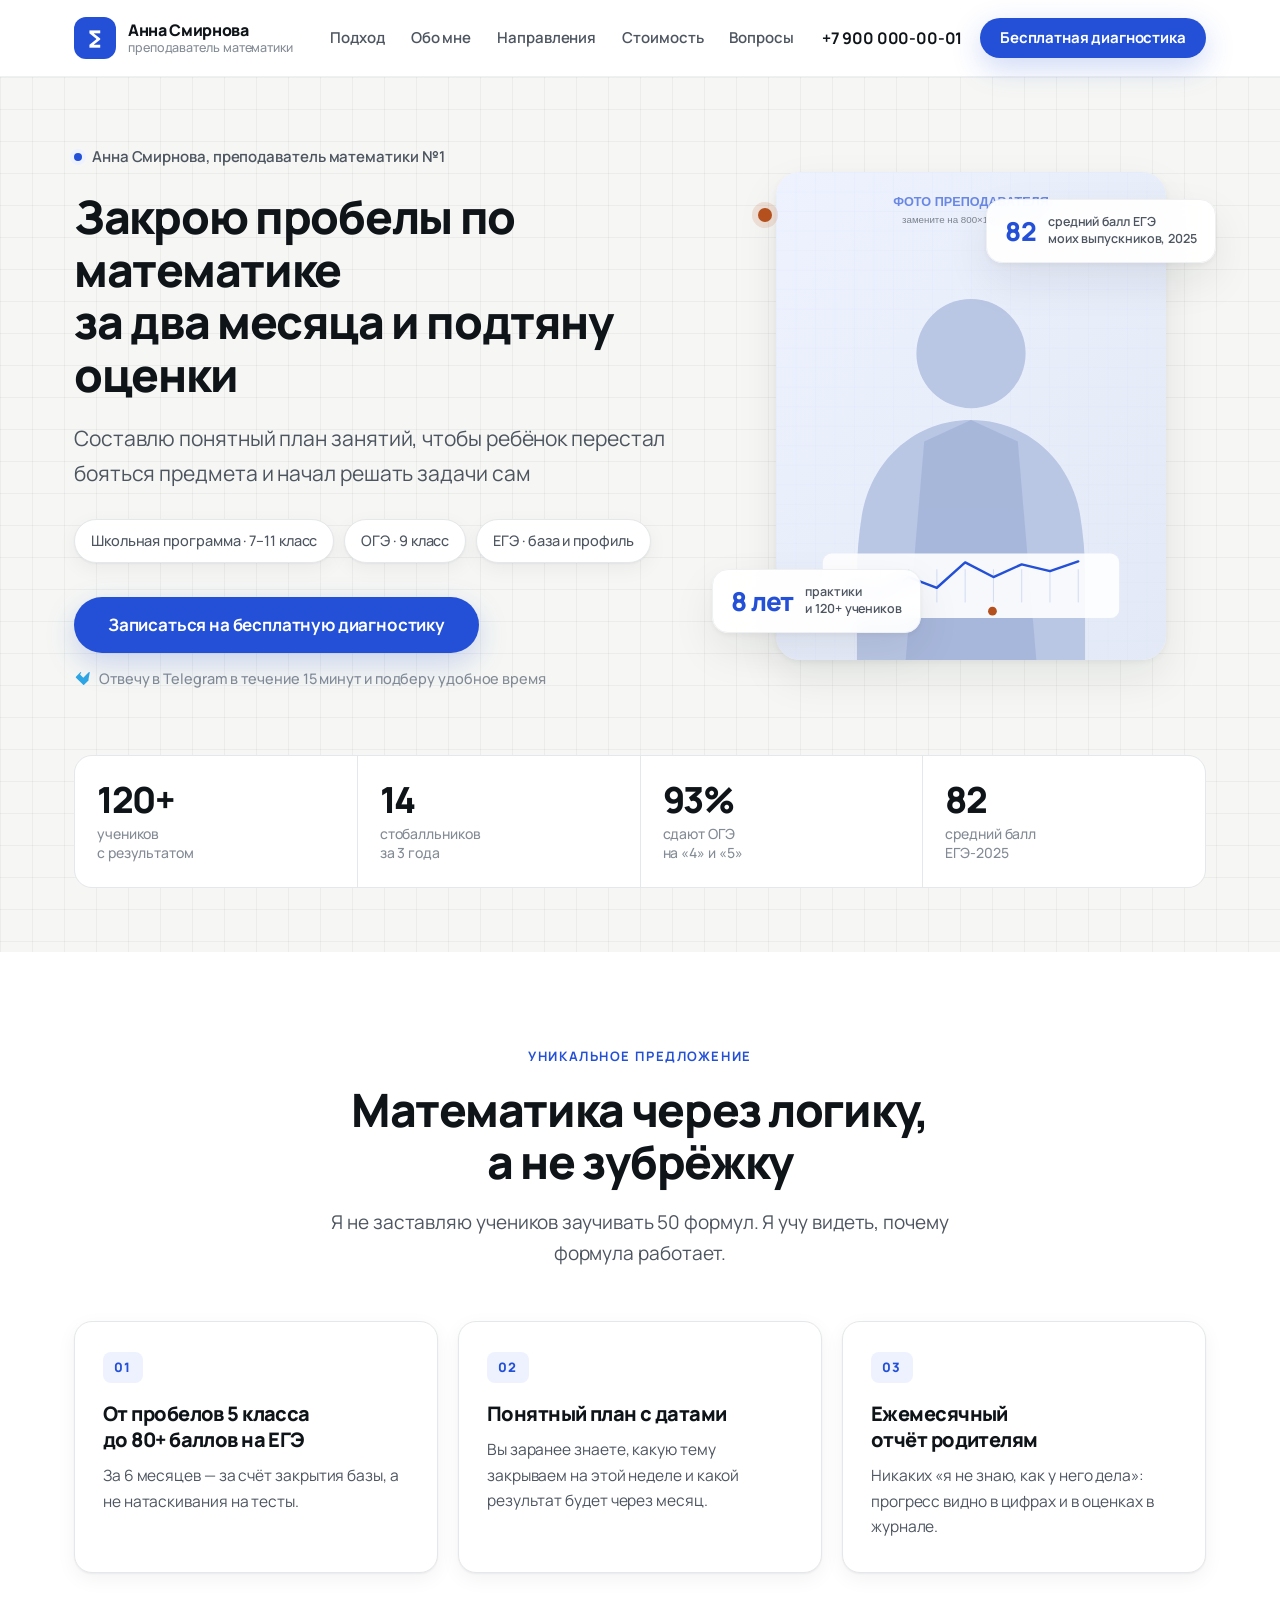
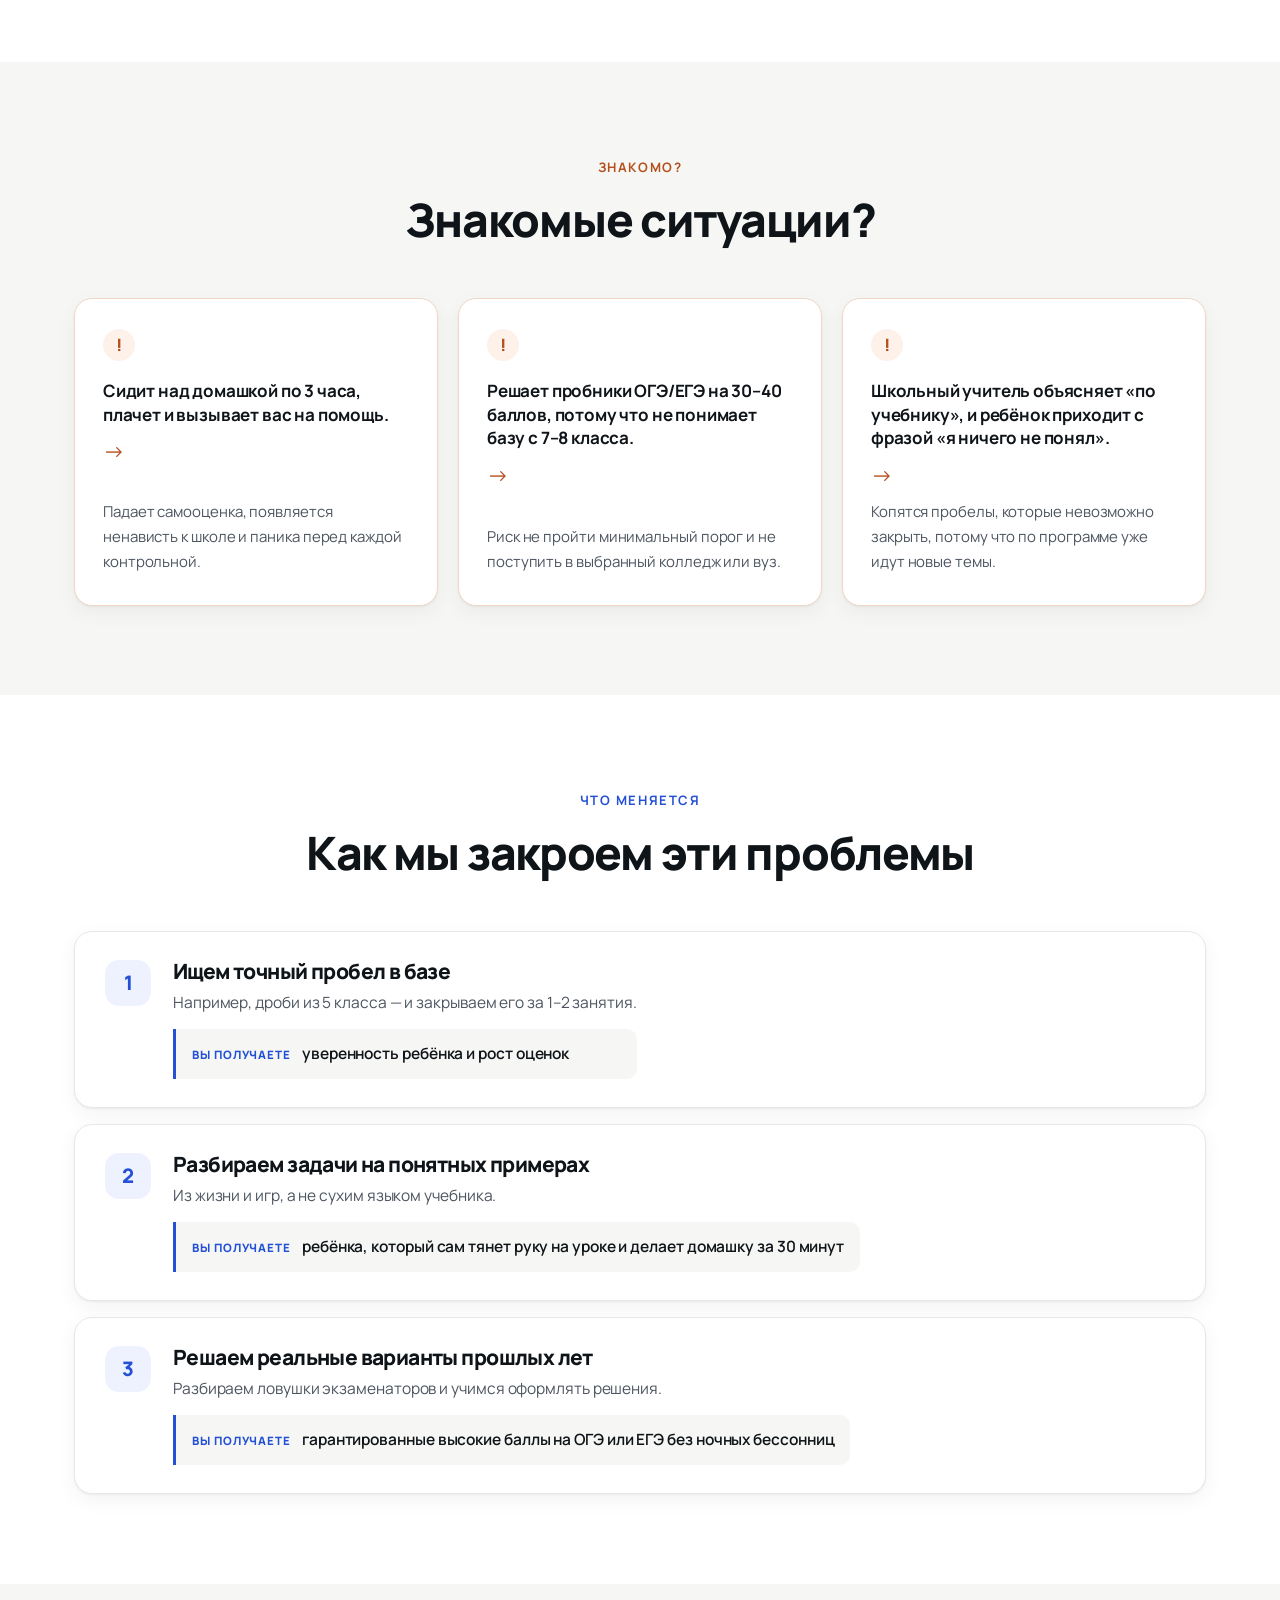
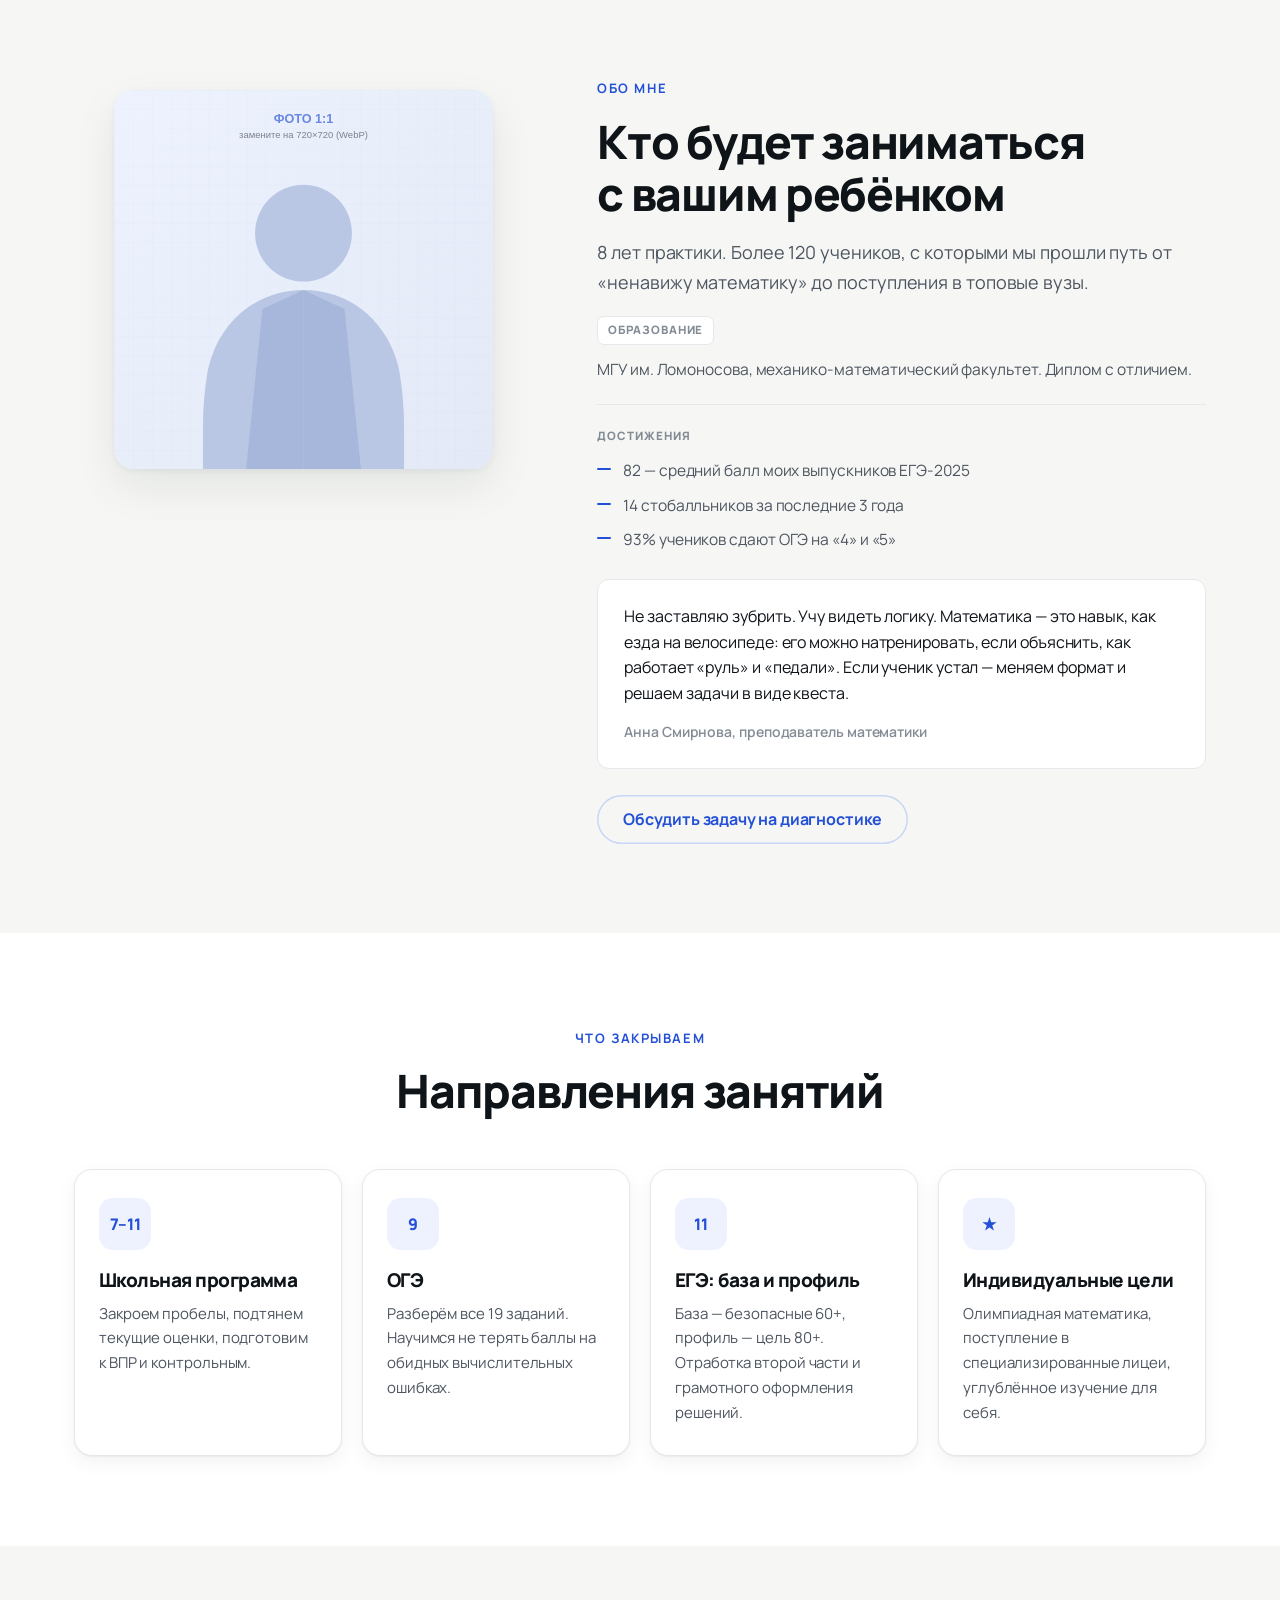
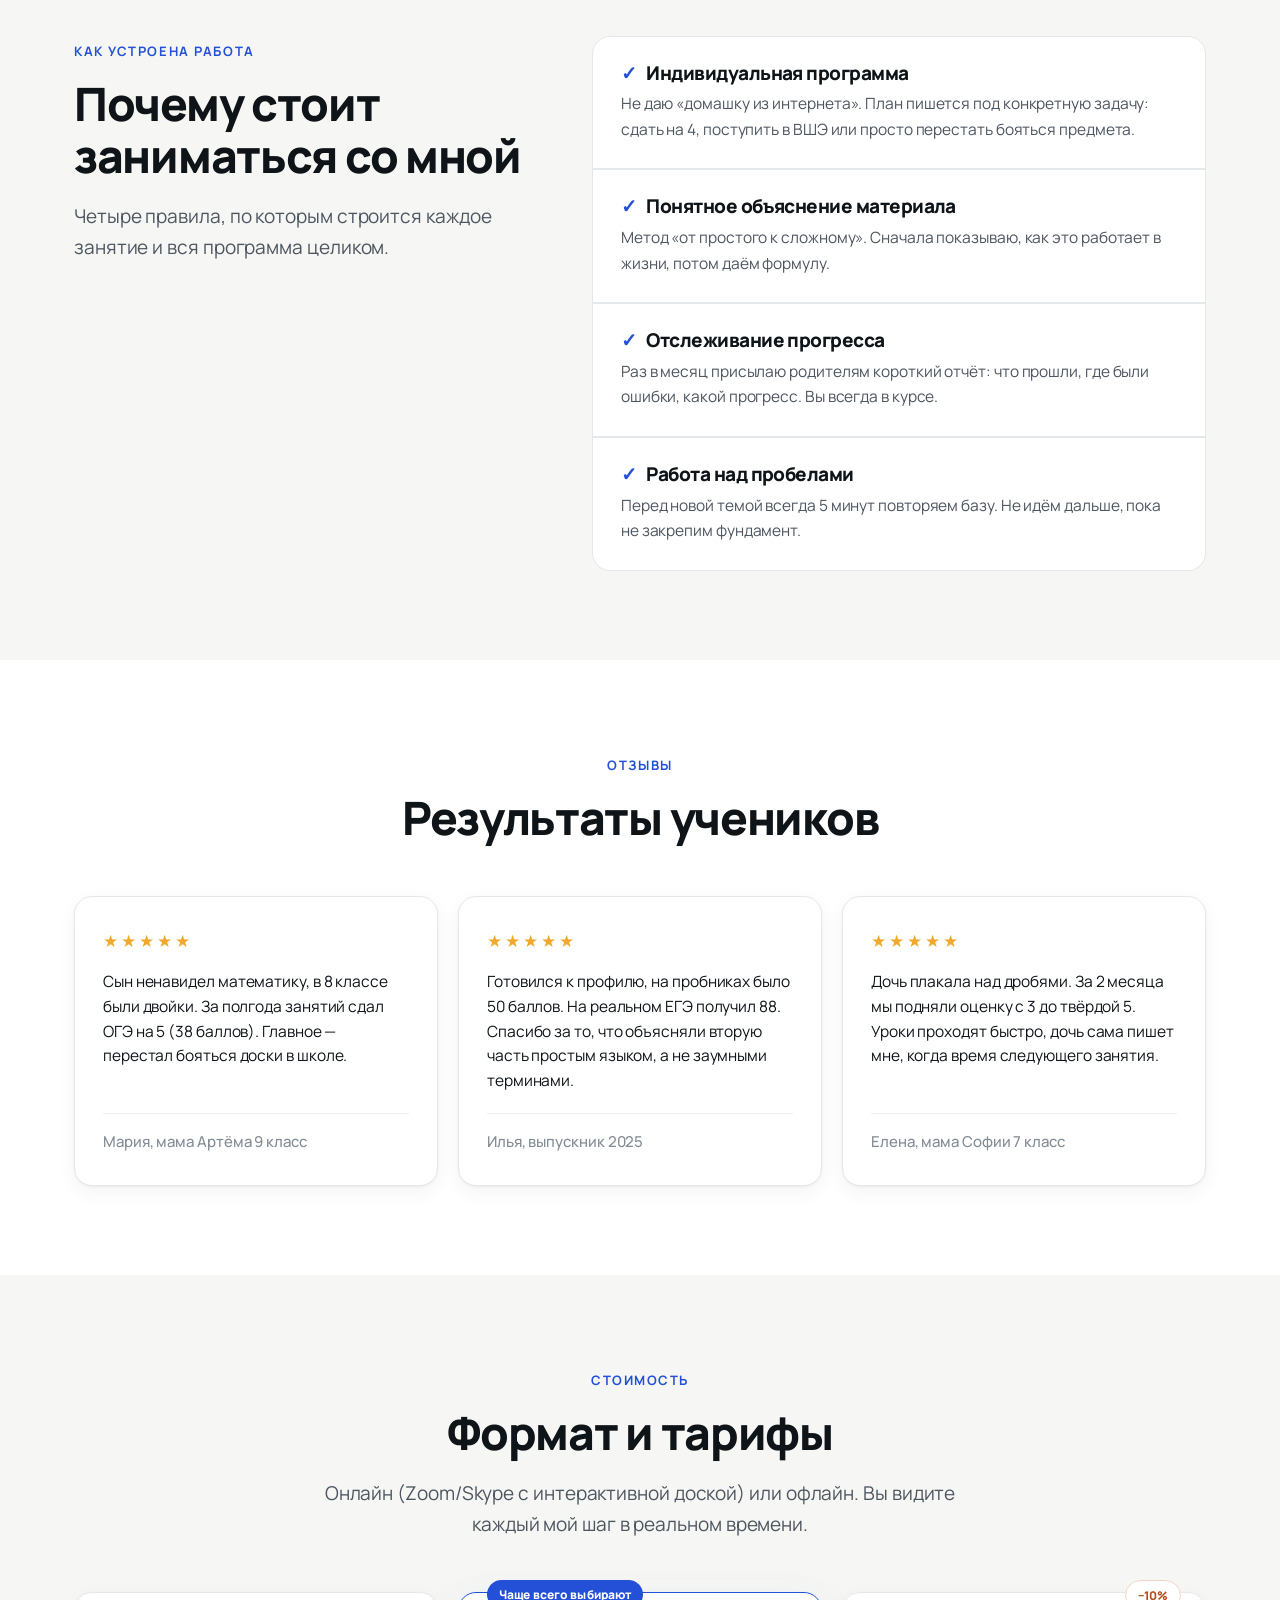
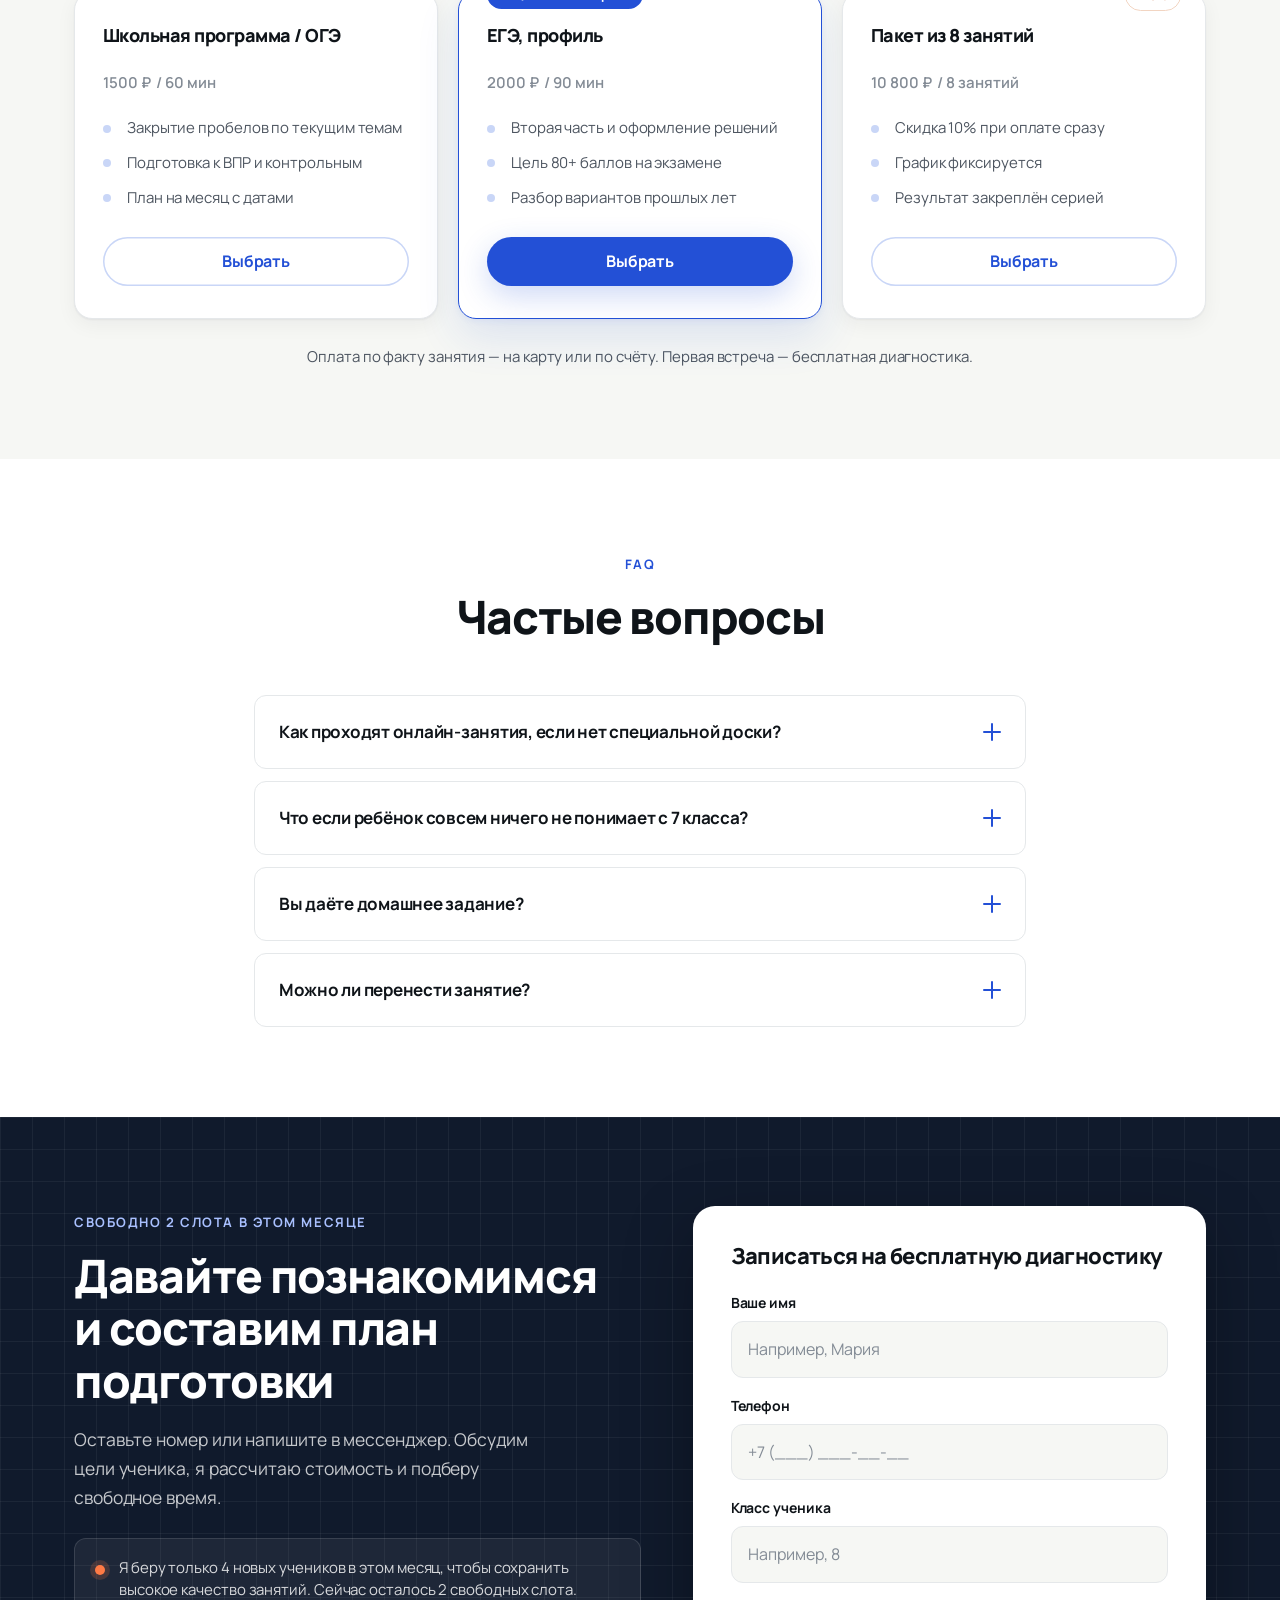
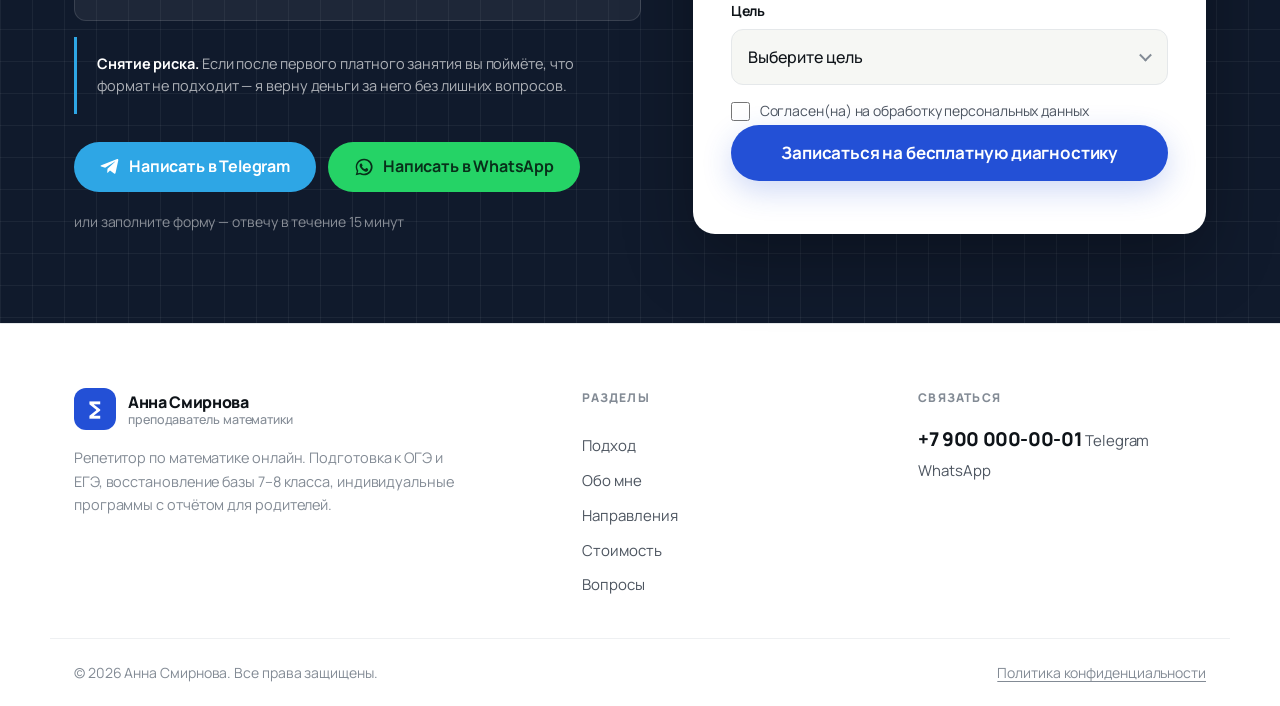
==== commit d0d10bc1: "fix(seo): include js/content.js on page so admin edits reach the site" ====
--- a/index.html
+++ b/index.html
@@ -87,9 +87,9 @@
       <p class="hero__lead" data-field="hero.lead">Составлю понятный план занятий, чтобы ребёнок перестал бояться предмета и начал решать задачи сам</p>
 
       <ul class="chips" role="list">
-        <li class="chip" data-field="hero.chips.0">Школьная программа · 7–11 класс</li>
-        <li class="chip" data-field="hero.chips.1">ОГЭ · 9 класс</li>
-        <li class="chip" data-field="hero.chips.2">ЕГЭ · база и профиль</li>
+        <li class="chip" data-field="hero.chips.0.text">Школьная программа · 7–11 класс</li>
+        <li class="chip" data-field="hero.chips.1.text">ОГЭ · 9 класс</li>
+        <li class="chip" data-field="hero.chips.2.text">ЕГЭ · база и профиль</li>
       </ul>
 
       <div class="hero__cta">
@@ -104,7 +104,7 @@
     <div class="hero__media">
       <figure class="photo photo--hero reveal">
         <span class="photo__badge" aria-hidden="true"></span>
-        <img data-field="images.hero" src="images/teacher-1.svg" alt="Фото преподавателя" width="800" height="1000" fetchpriority="high" decoding="async">
+        <img data-field="images.hero" src="/images/teacher-1.svg" alt="Фото преподавателя" width="800" height="1000" fetchpriority="high" decoding="async">
         <figcaption class="sr-only">Фотография преподавателя</figcaption>
       </figure>
 
@@ -257,7 +257,7 @@
 
     <div class="about__media reveal">
       <figure class="photo photo--about">
-        <img data-field="images.about" src="images/teacher-2.svg" alt="Фото преподавателя" width="720" height="720" loading="lazy" decoding="async">
+        <img data-field="images.about" src="/images/teacher-2.svg" alt="Фото преподавателя" width="720" height="720" loading="lazy" decoding="async">
       </figure>
     </div>
 
@@ -276,9 +276,9 @@
       <div class="achieve">
         <p class="achieve__label" data-field="about.achieveLabel">Достижения</p>
         <ul class="achieve__list" role="list">
-          <li data-field="about.achieve.0">82 — средний балл моих выпускников ЕГЭ-2025</li>
-          <li data-field="about.achieve.1">14 стобалльников за последние 3 года</li>
-          <li data-field="about.achieve.2">93% учеников сдают ОГЭ на «4» и «5»</li>
+          <li data-field="about.achieve.0.text">82 — средний балл моих выпускников ЕГЭ-2025</li>
+          <li data-field="about.achieve.1.text">14 стобалльников за последние 3 года</li>
+          <li data-field="about.achieve.2.text">93% учеников сдают ОГЭ на «4» и «5»</li>
         </ul>
       </div>
 
@@ -416,9 +416,9 @@
         <h3 class="price__name" data-field="prices.items.0.name">Школьная программа / ОГЭ</h3>
         <p class="price__value"><span data-field="prices.items.0.value">1500 ₽</span> <span data-field="prices.items.0.unit">/ 60 мин</span></p>
         <ul class="price__list" role="list">
-          <li data-field="prices.items.0.list.0">Закрытие пробелов по текущим темам</li>
-          <li data-field="prices.items.0.list.1">Подготовка к ВПР и контрольным</li>
-          <li data-field="prices.items.0.list.2">План на месяц с датами</li>
+          <li data-field="prices.items.0.list.0.text">Закрытие пробелов по текущим темам</li>
+          <li data-field="prices.items.0.list.1.text">Подготовка к ВПР и контрольным</li>
+          <li data-field="prices.items.0.list.2.text">План на месяц с датами</li>
         </ul>
         <a class="btn btn--ghost btn--full" href="#contact">Выбрать</a>
       </article>
@@ -428,9 +428,9 @@
         <h3 class="price__name" data-field="prices.items.1.name">ЕГЭ, профиль</h3>
         <p class="price__value"><span data-field="prices.items.1.value">2000 ₽</span> <span data-field="prices.items.1.unit">/ 90 мин</span></p>
         <ul class="price__list" role="list">
-          <li data-field="prices.items.1.list.0">Вторая часть и оформление решений</li>
-          <li data-field="prices.items.1.list.1">Цель 80+ баллов на экзамене</li>
-          <li data-field="prices.items.1.list.2">Разбор вариантов прошлых лет</li>
+          <li data-field="prices.items.1.list.0.text">Вторая часть и оформление решений</li>
+          <li data-field="prices.items.1.list.1.text">Цель 80+ баллов на экзамене</li>
+          <li data-field="prices.items.1.list.2.text">Разбор вариантов прошлых лет</li>
         </ul>
         <a class="btn btn--primary btn--full" href="#contact">Выбрать</a>
       </article>
@@ -440,9 +440,9 @@
         <h3 class="price__name" data-field="prices.items.2.name">Пакет из 8 занятий</h3>
         <p class="price__value"><span data-field="prices.items.2.value">10 800 ₽</span> <span data-field="prices.items.2.unit">/ 8 занятий</span></p>
         <ul class="price__list" role="list">
-          <li data-field="prices.items.2.list.0">Скидка 10% при оплате сразу</li>
-          <li data-field="prices.items.2.list.1">График фиксируется</li>
-          <li data-field="prices.items.2.list.2">Результат закреплён серией</li>
+          <li data-field="prices.items.2.list.0.text">Скидка 10% при оплате сразу</li>
+          <li data-field="prices.items.2.list.1.text">График фиксируется</li>
+          <li data-field="prices.items.2.list.2.text">Результат закреплён серией</li>
         </ul>
         <a class="btn btn--ghost btn--full" href="#contact">Выбрать</a>
       </article>
@@ -626,6 +626,8 @@
   <a class="btn btn--primary btn--sticky" href="#contact" data-field="form.submit">Записаться на диагностику</a>
 </div>
 
+<!--#CONTENT#-->
+<script src="js/content.js"></script>
 <script src="js/config.js"></script>
 <script src="js/script.js" defer></script>
 </body>
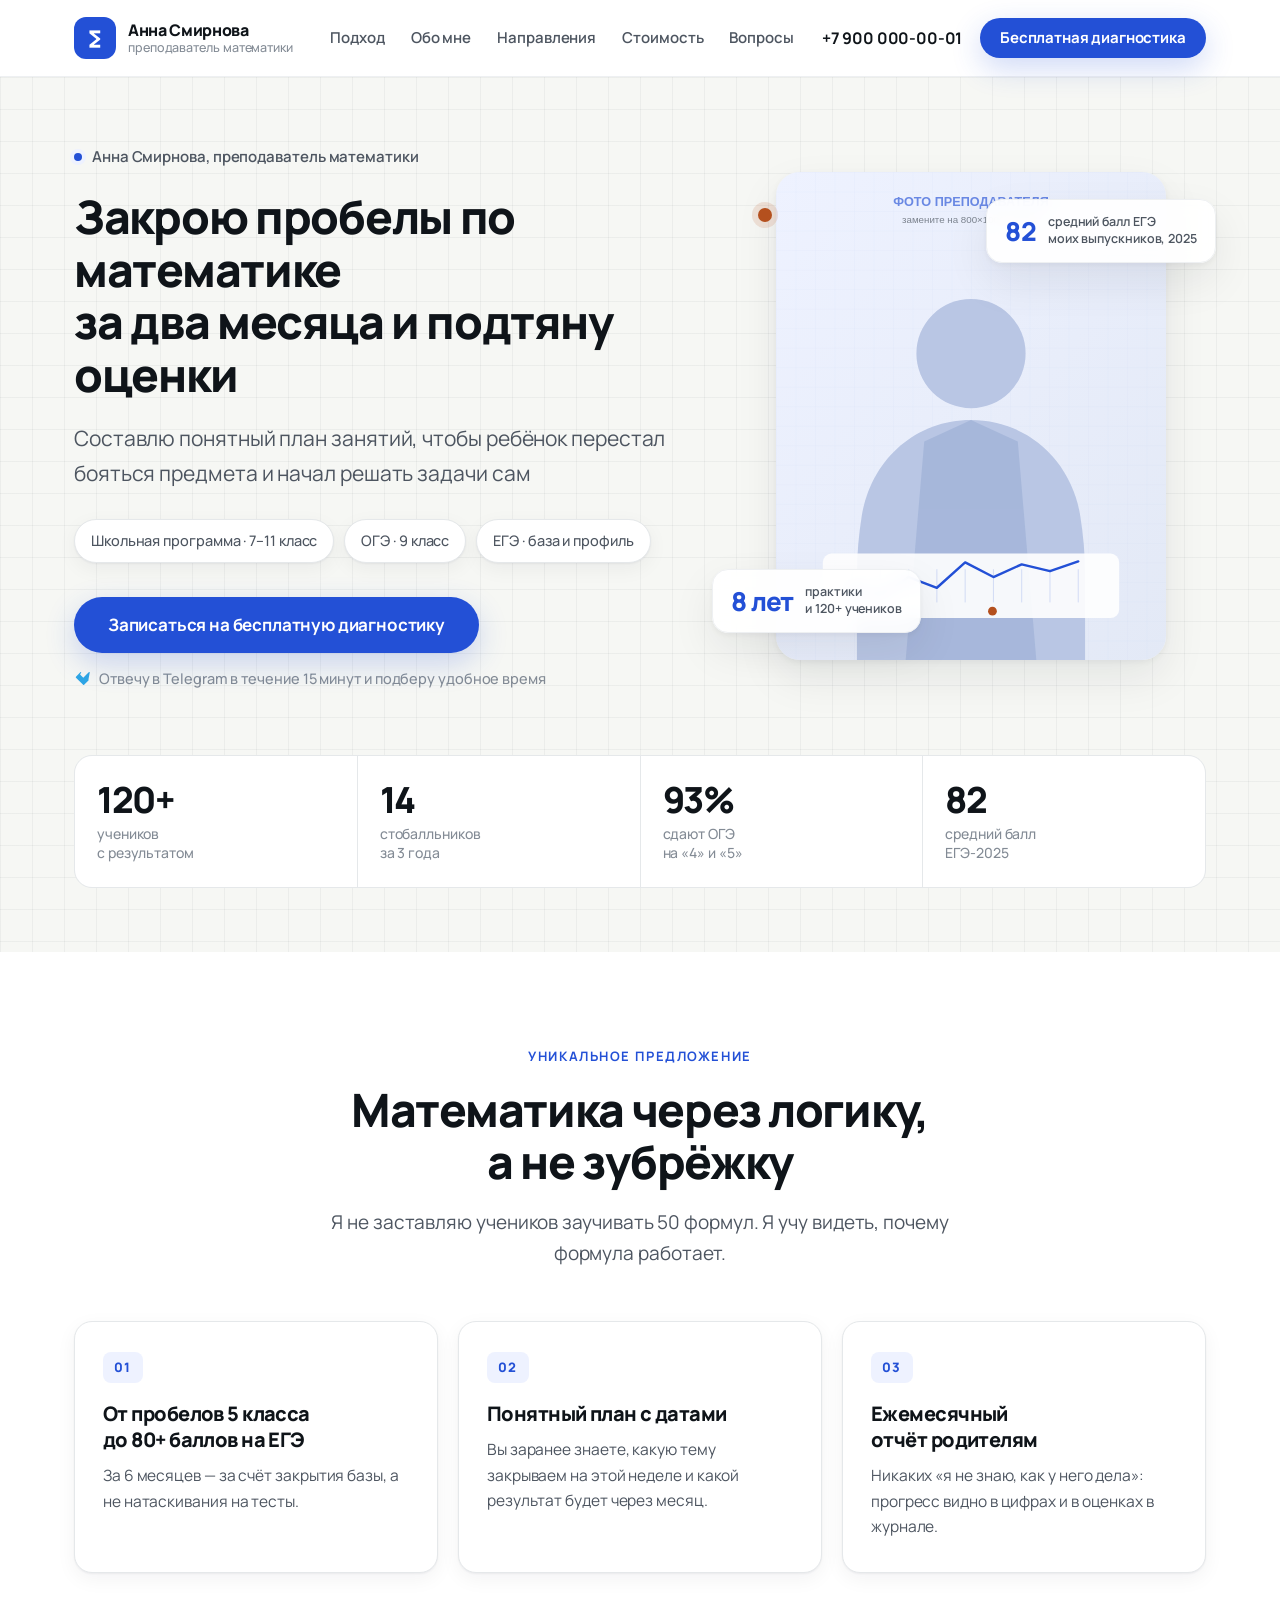
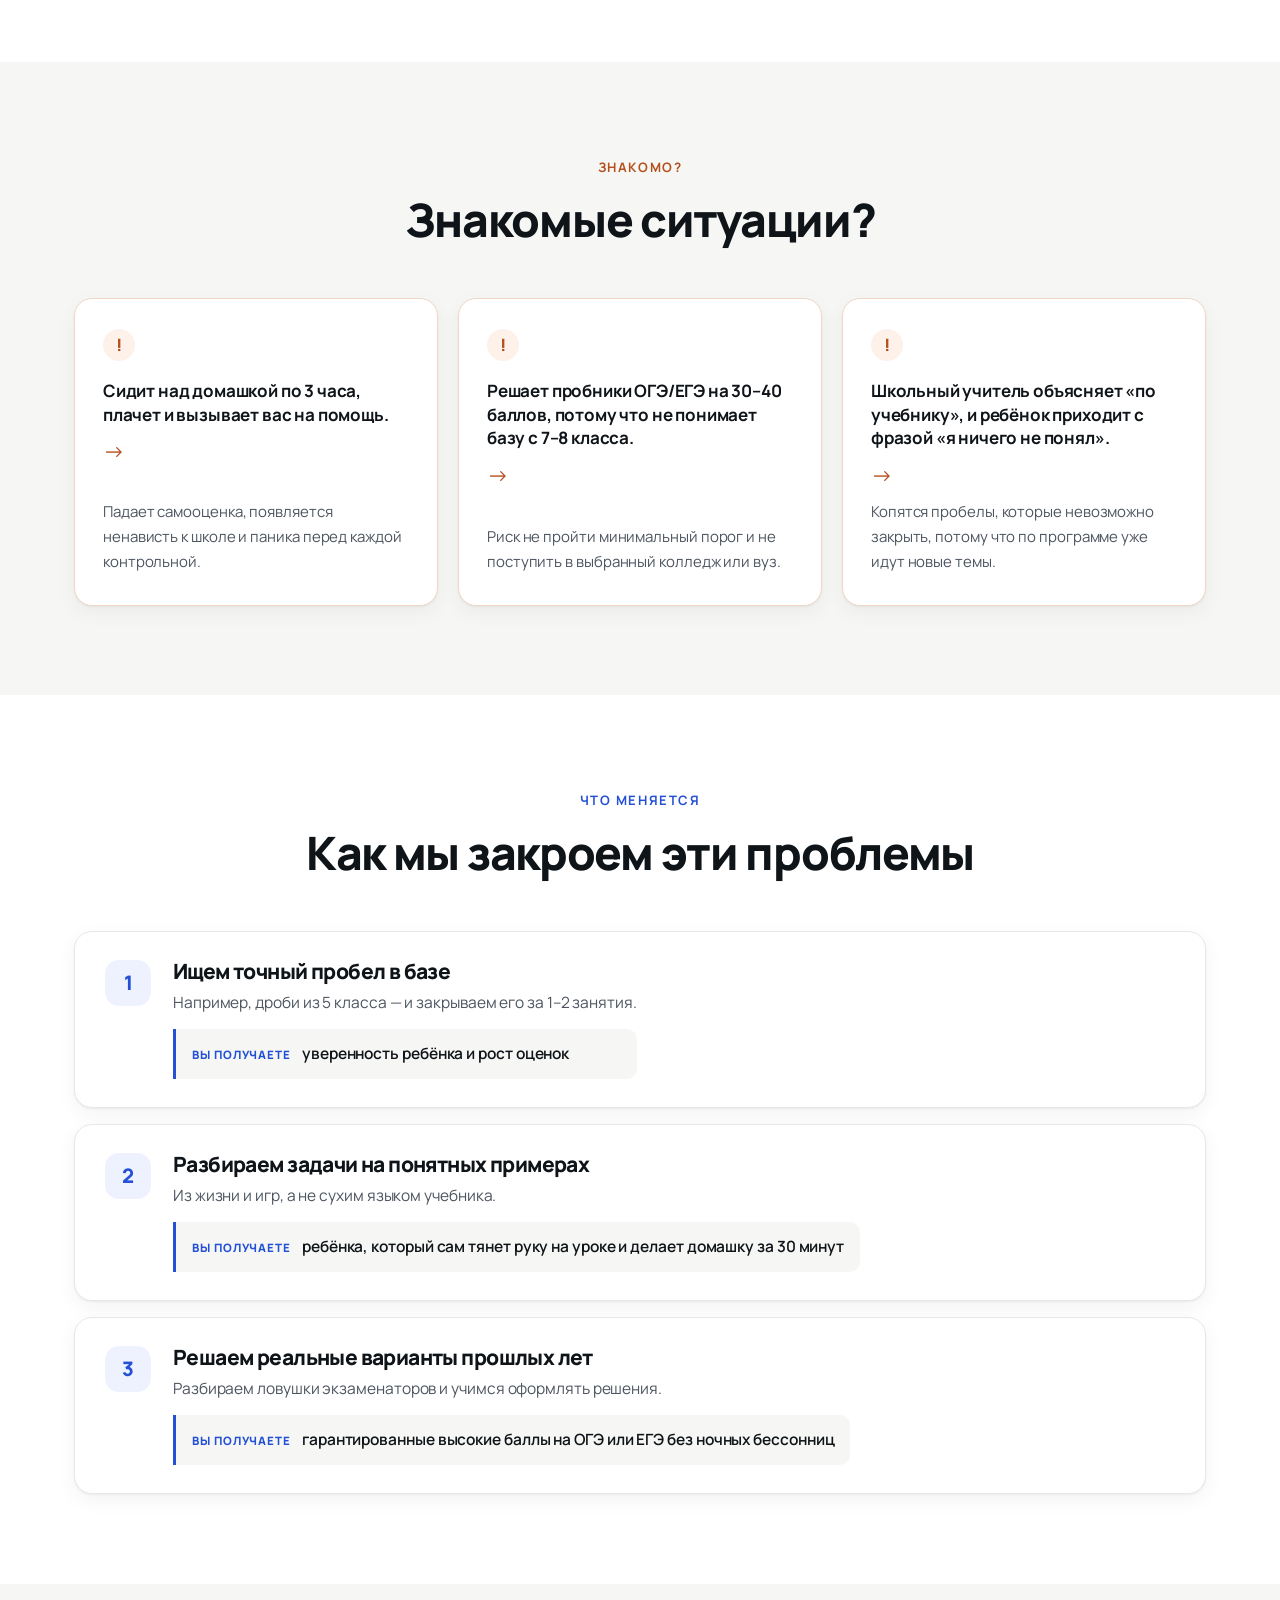
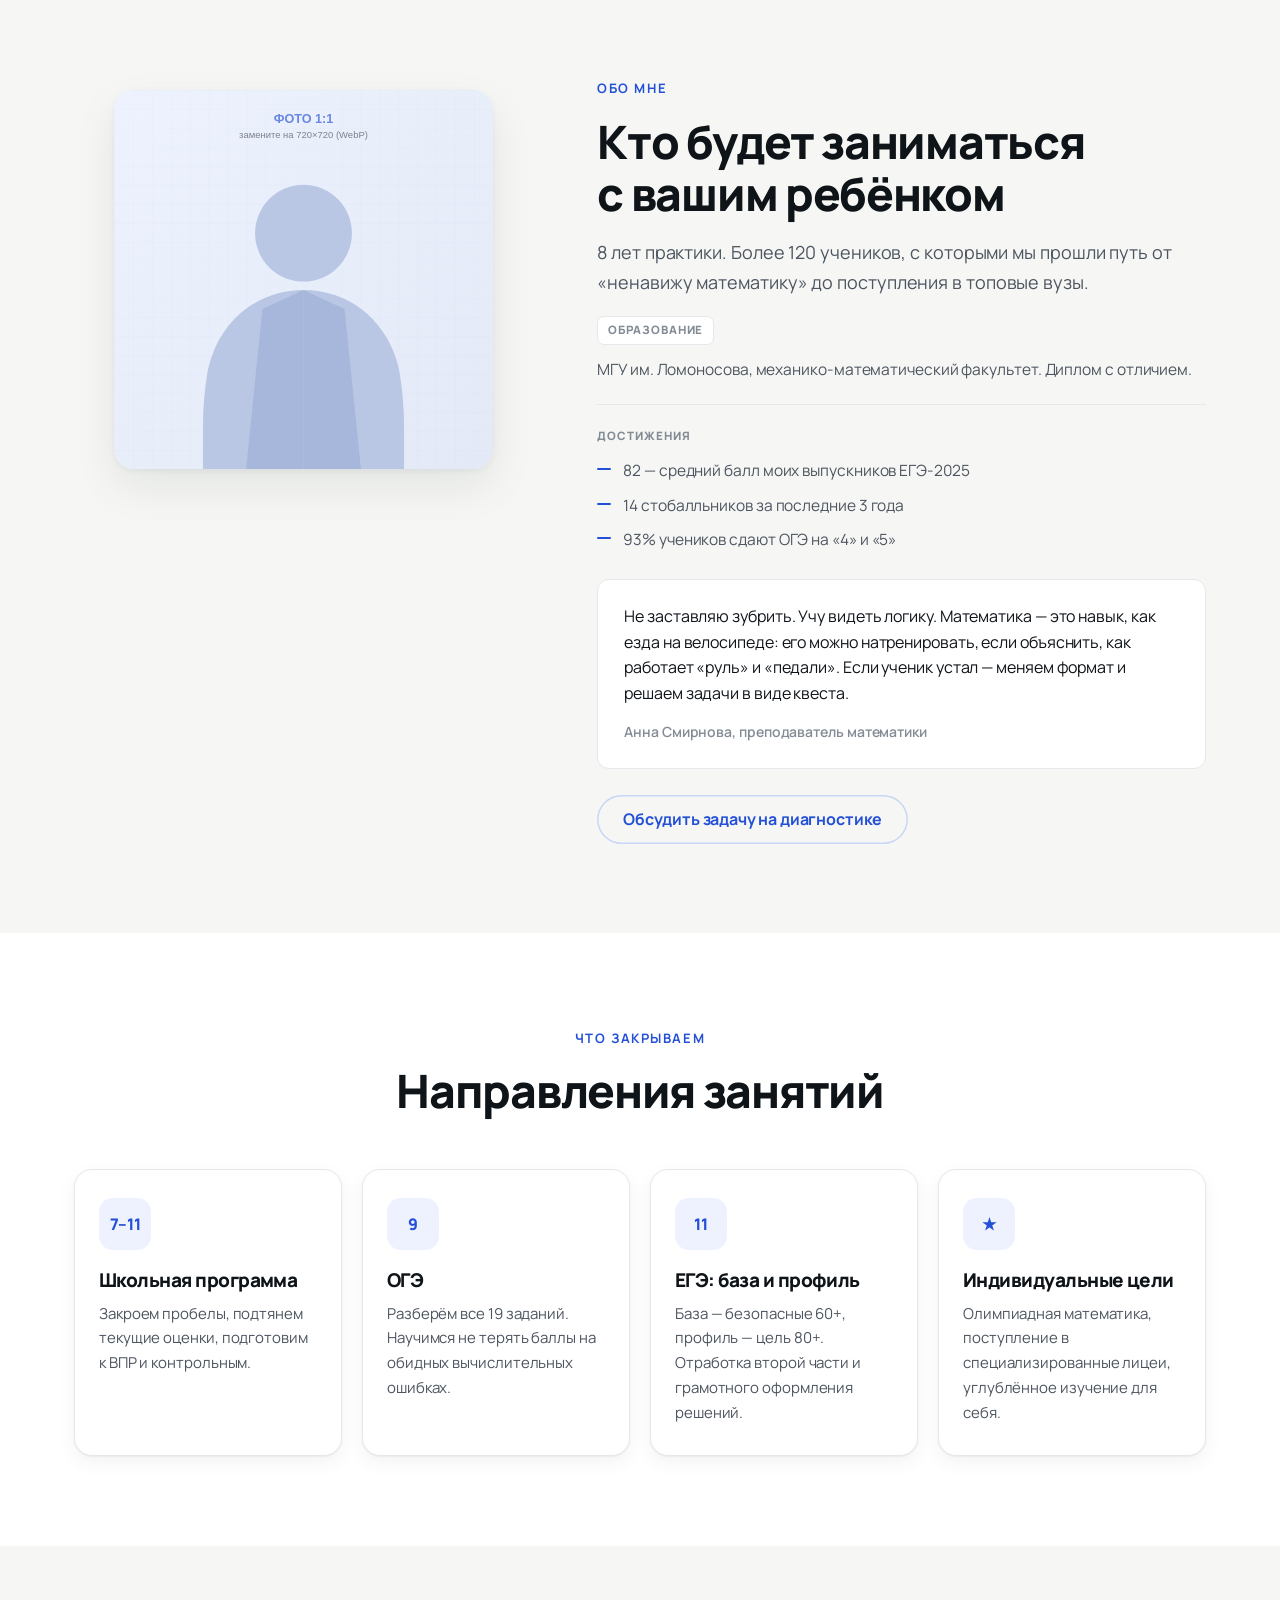
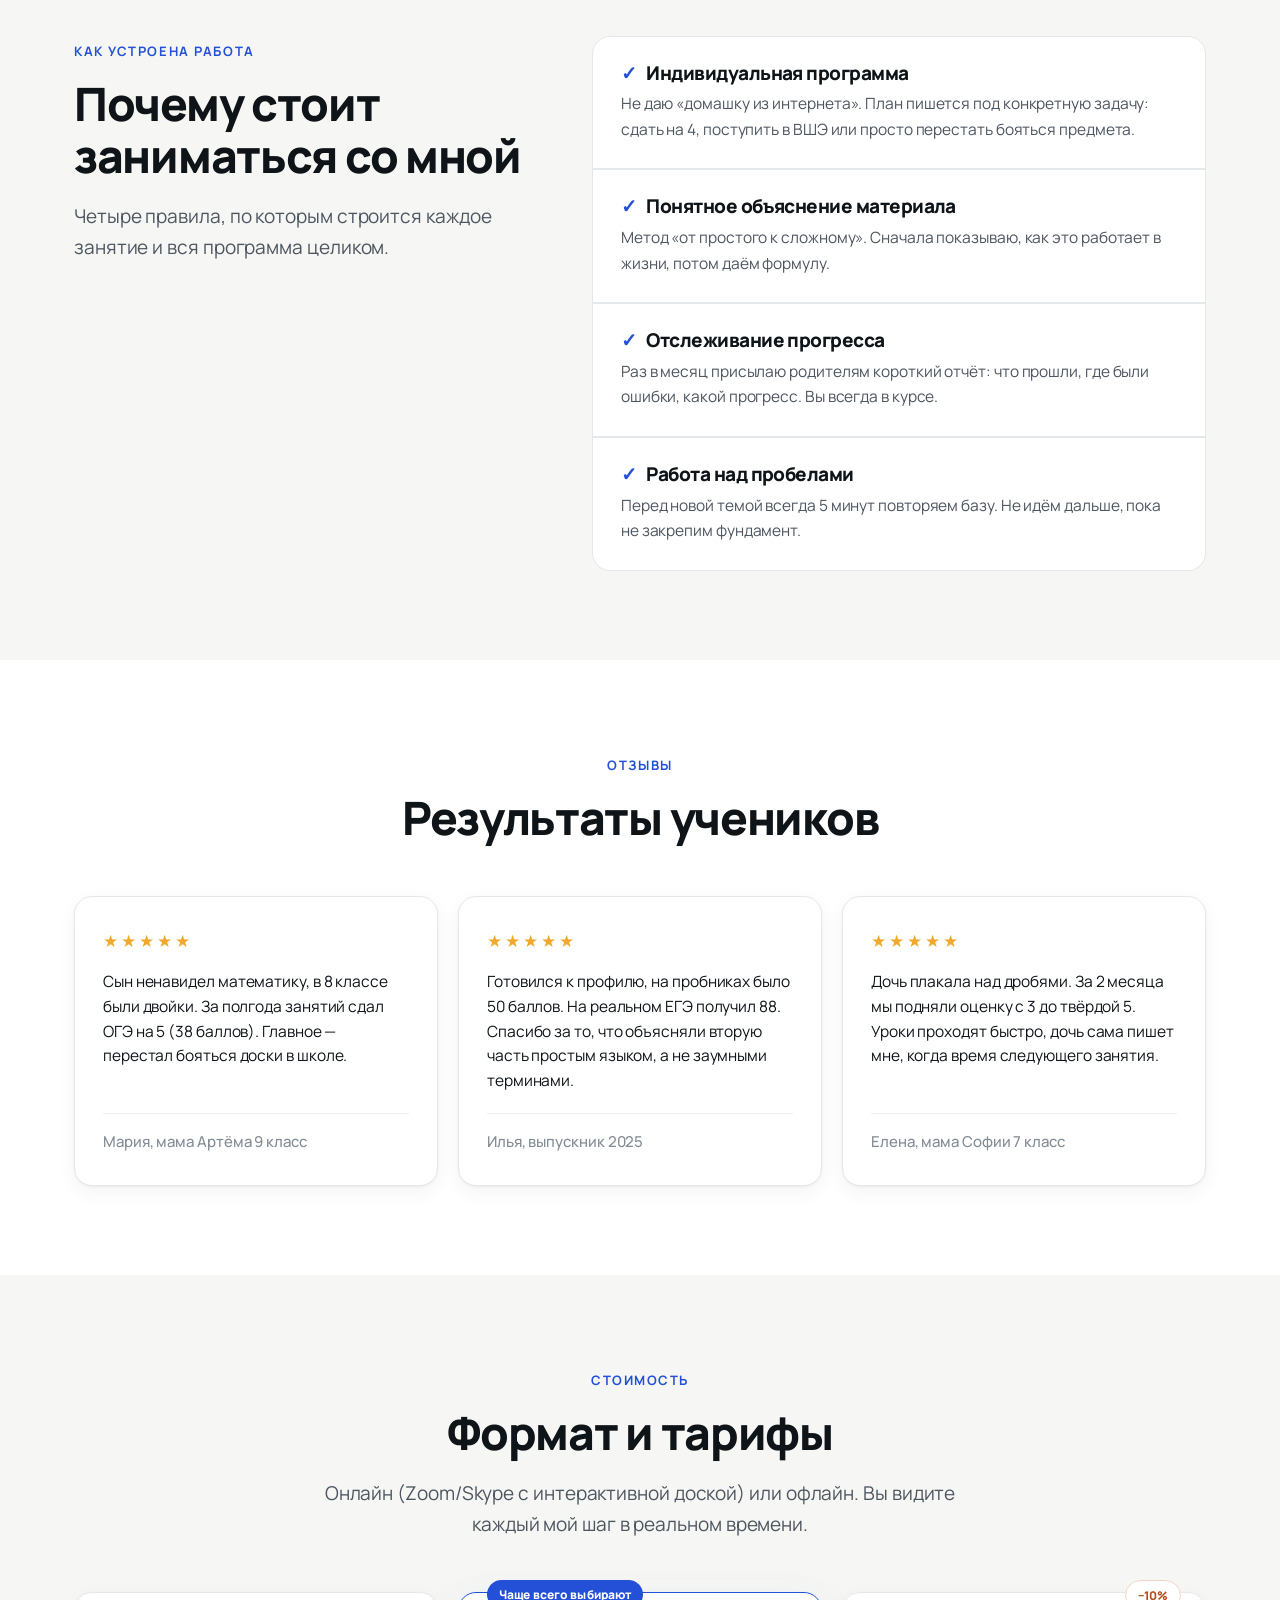
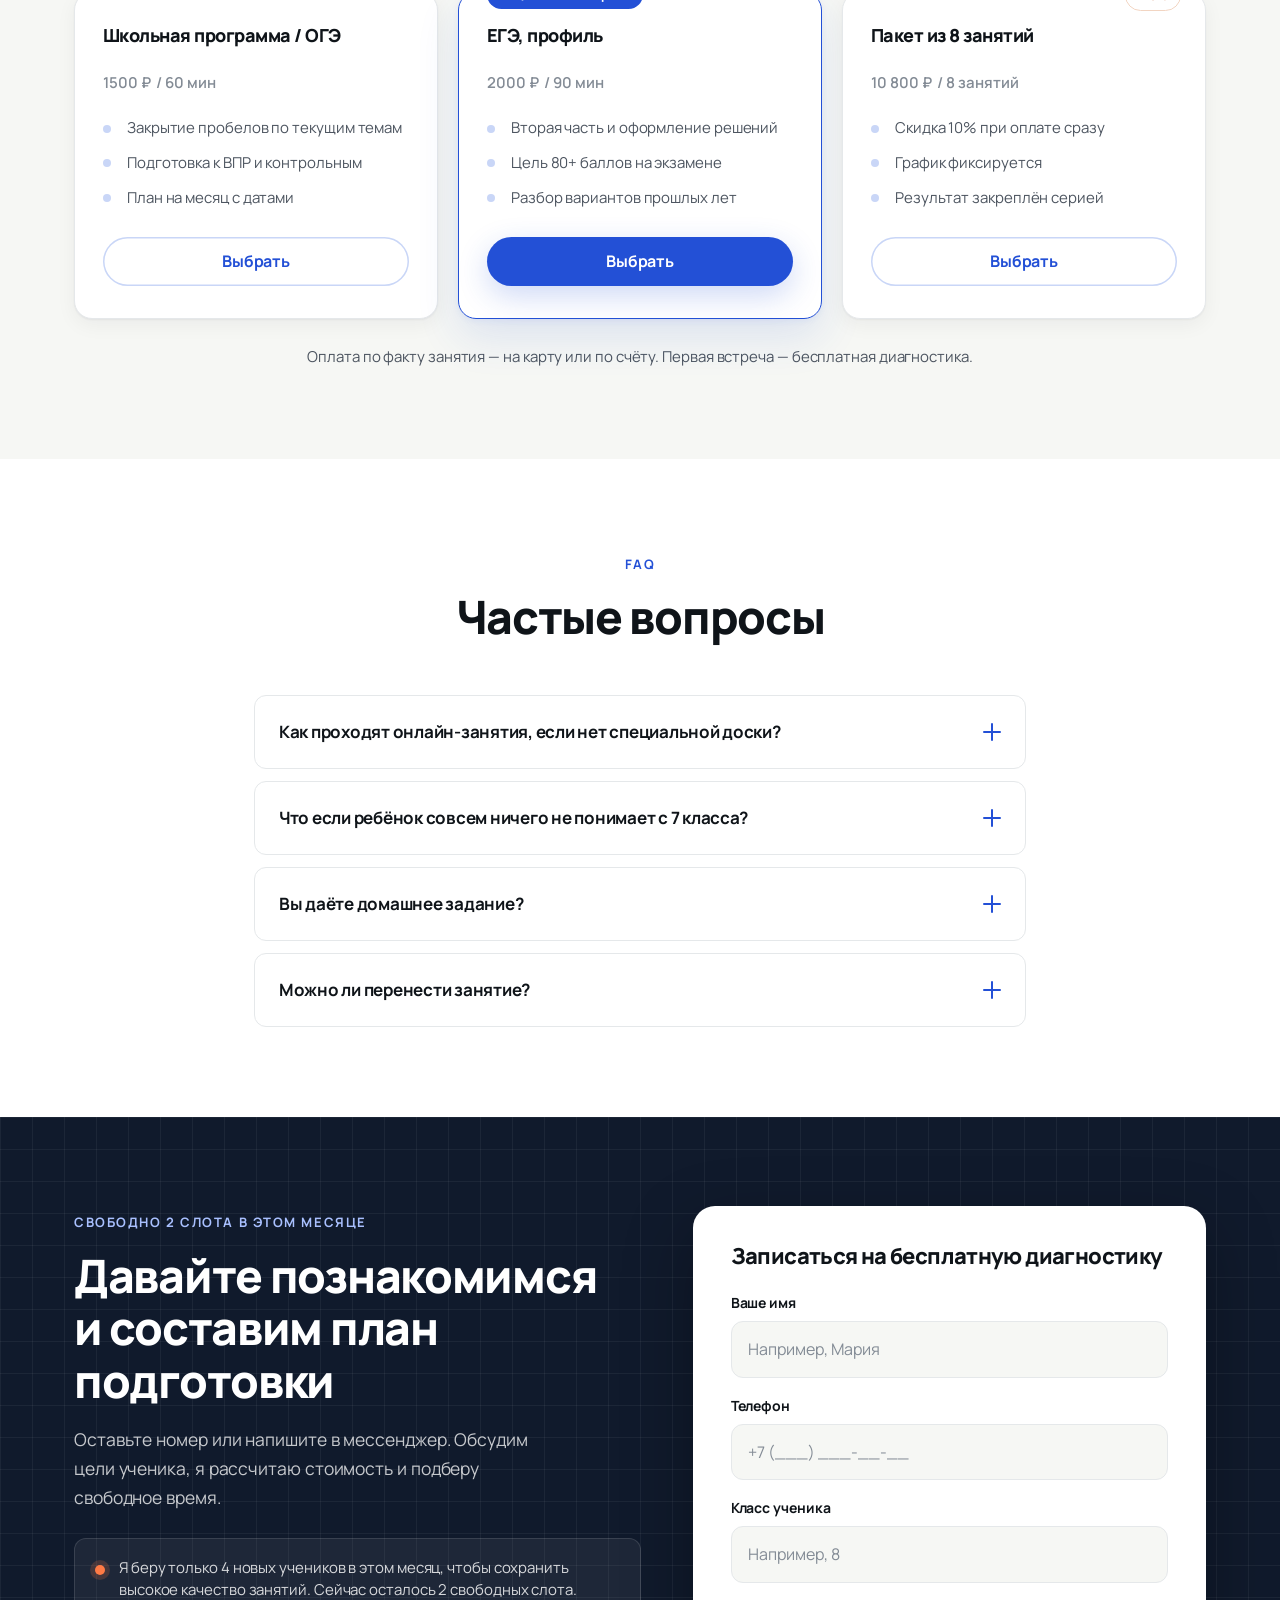
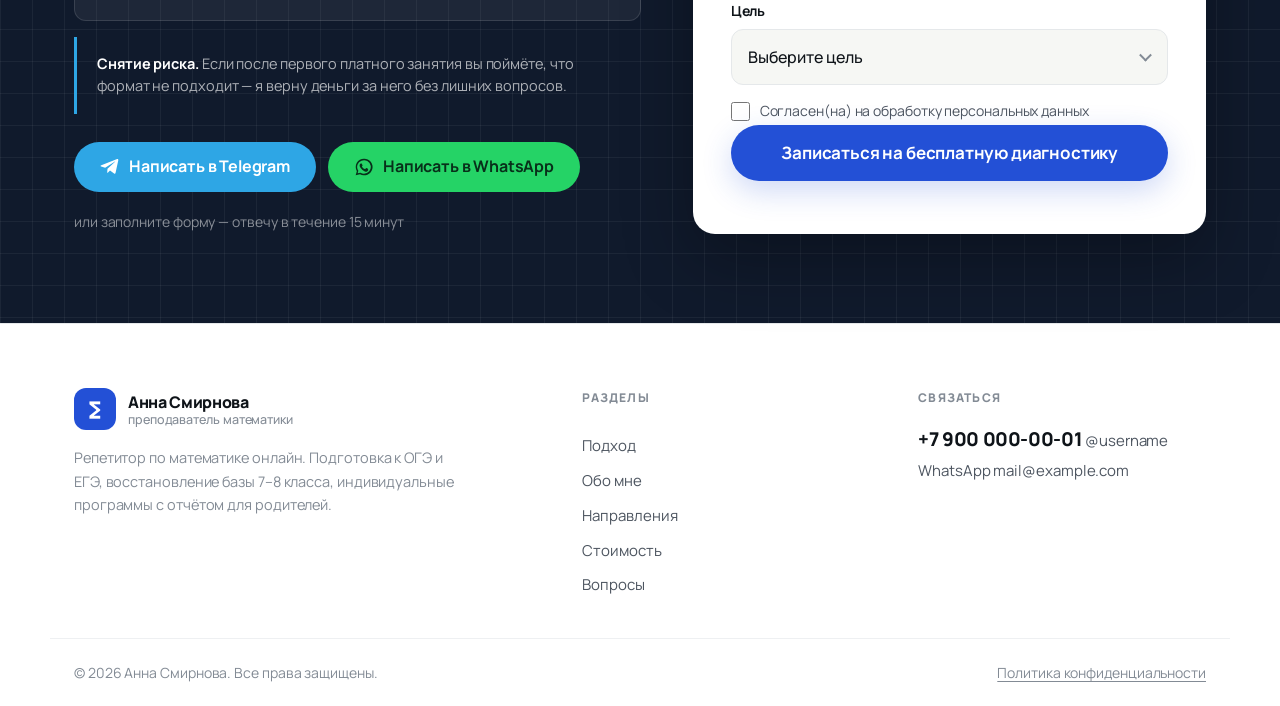
==== commit a39b1cae: "fix(content): bind telegramShort and email fields that admin could edit but page never showed site.t" ====
--- a/index.html
+++ b/index.html
@@ -606,8 +606,9 @@
     <div class="footer__col">
       <p class="footer__title">Связаться</p>
       <a class="footer__link-strong" data-field="site.phone" data-fallback="phone" href="tel:+79000000000">+7 900 000-00-00</a>
-      <a data-attr="href" data-field="site.telegram" href="https://t.me/username" target="_blank" rel="noopener">Telegram</a>
+      <a data-attr="href" data-field="site.telegram" href="https://t.me/username" target="_blank" rel="noopener"><span data-field="site.telegramShort">@username</span></a>
       <a data-attr="href" data-field="site.whatsapp" href="https://wa.me/79000000000" target="_blank" rel="noopener">WhatsApp</a>
+      <a data-attr="href" data-prefix="mailto:" data-field="site.email" href="mailto:mail@example.com"><span data-field="site.email">mail@example.com</span></a>
     </div>
   </div>
 
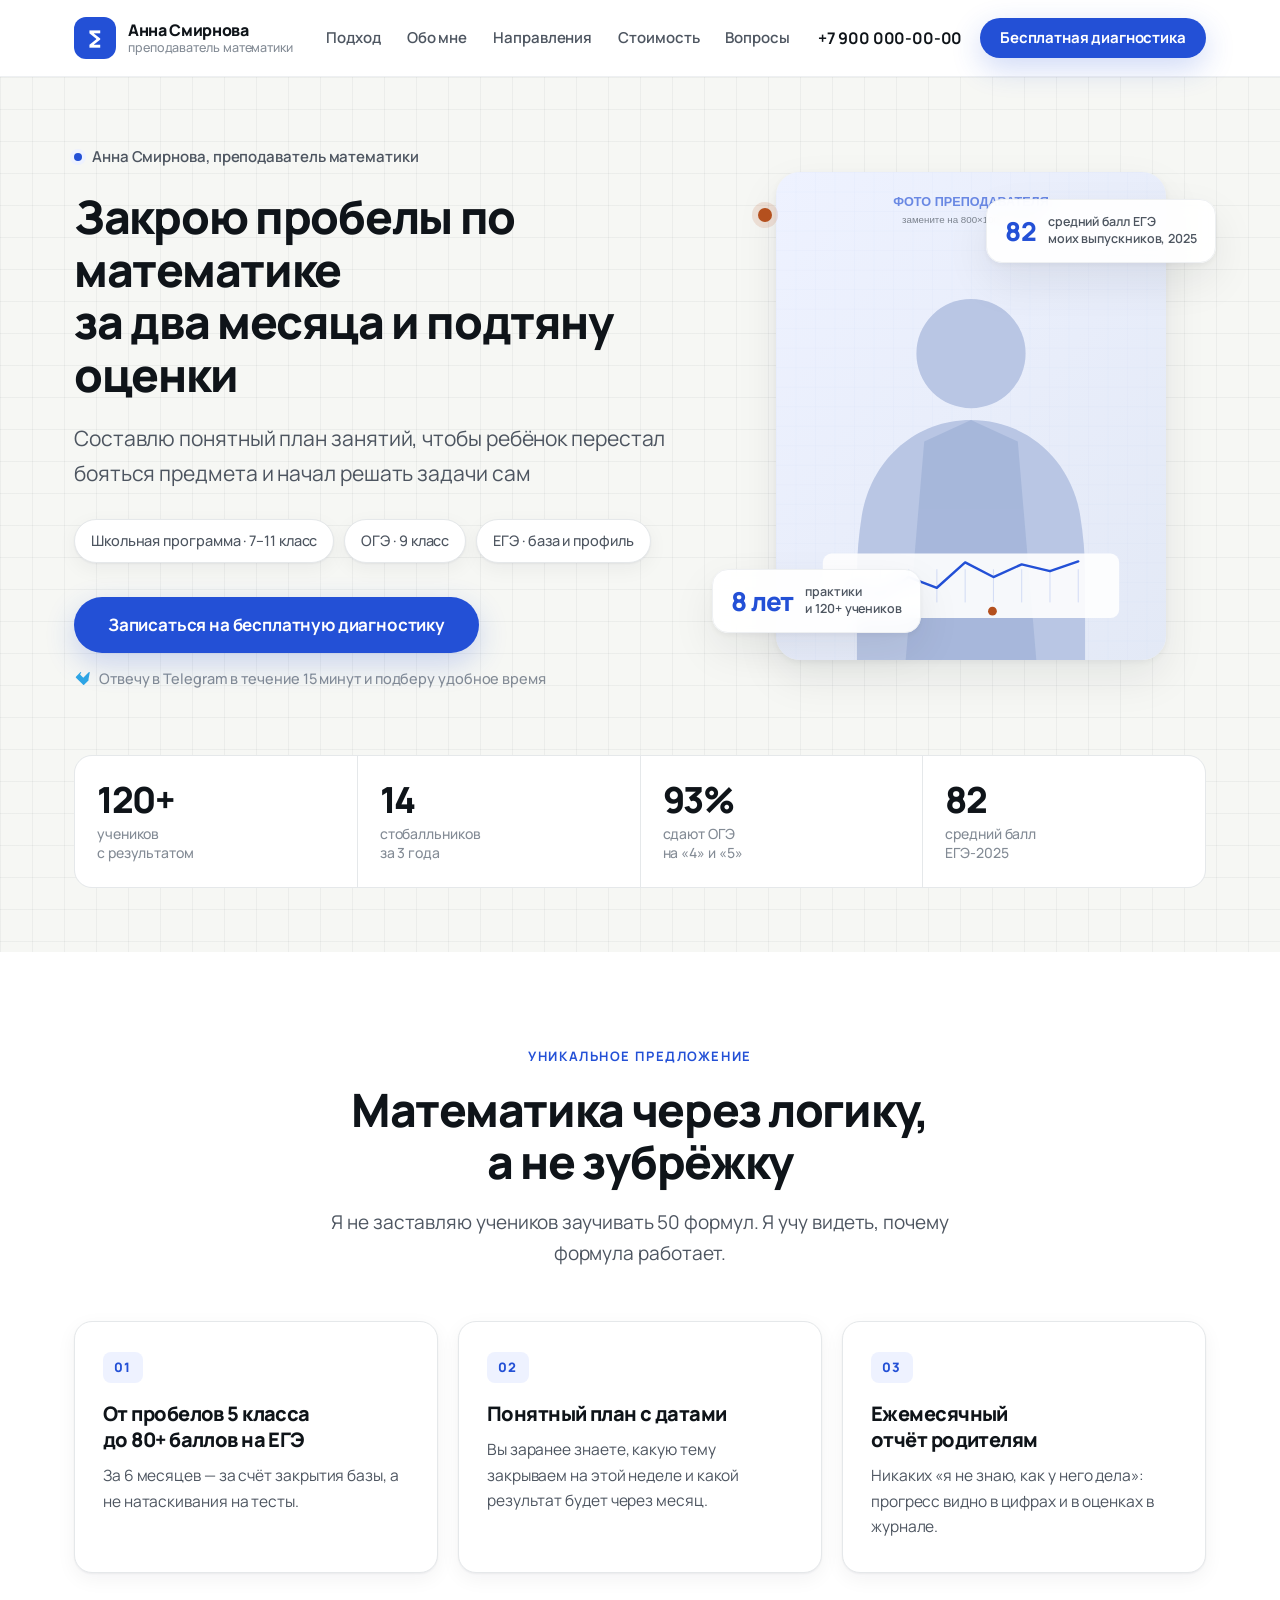
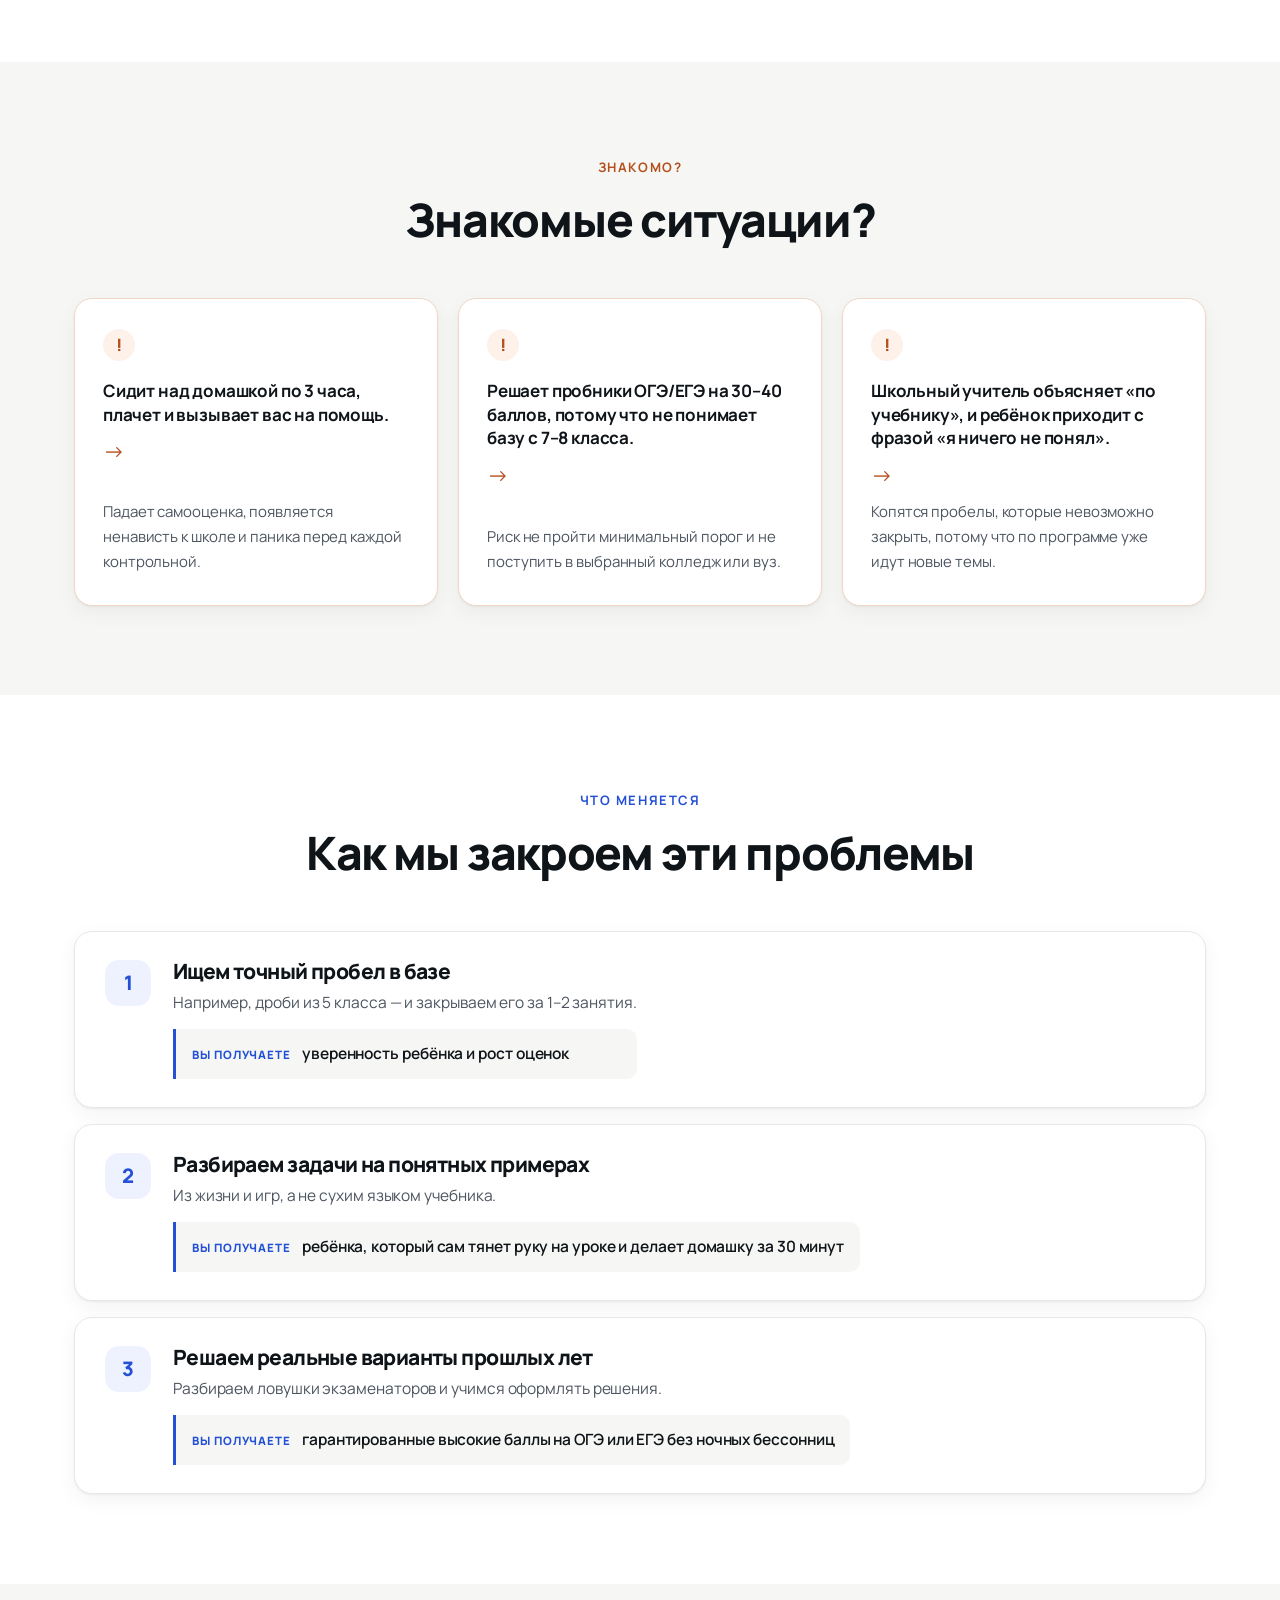
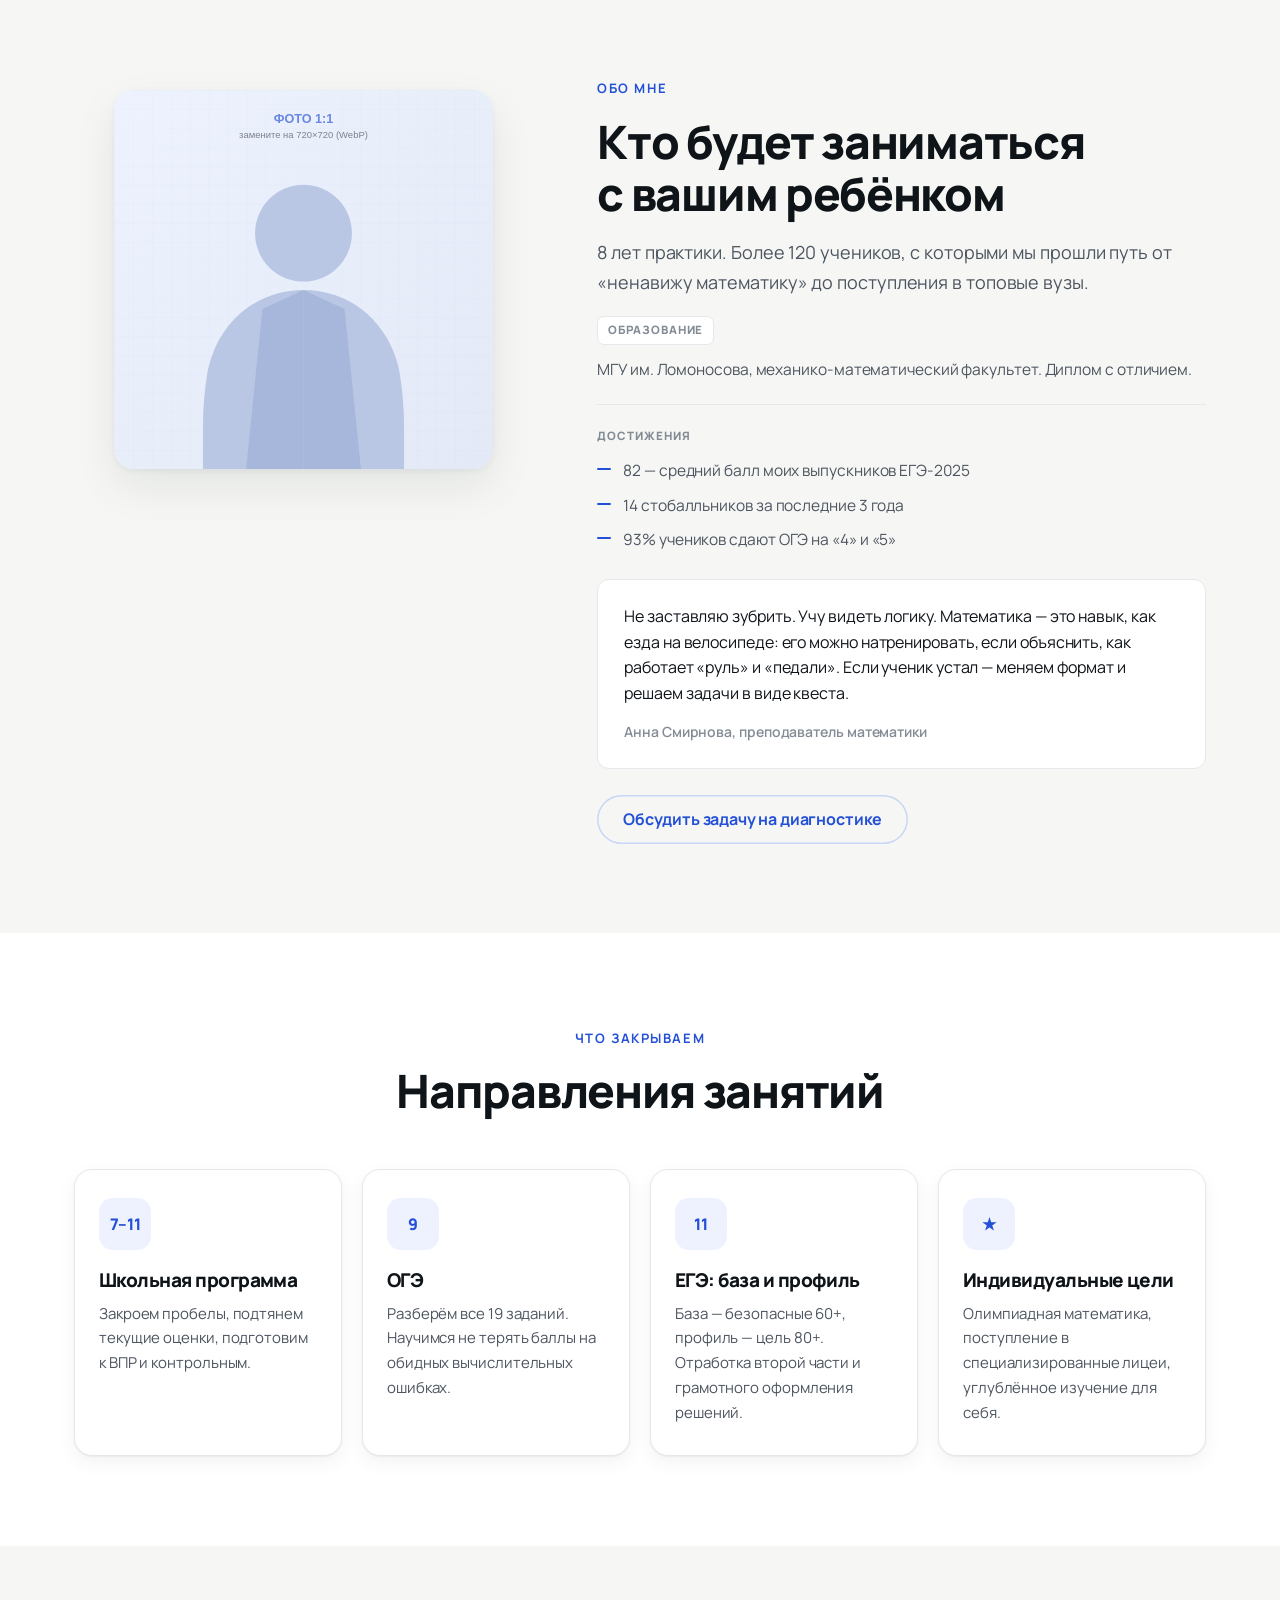
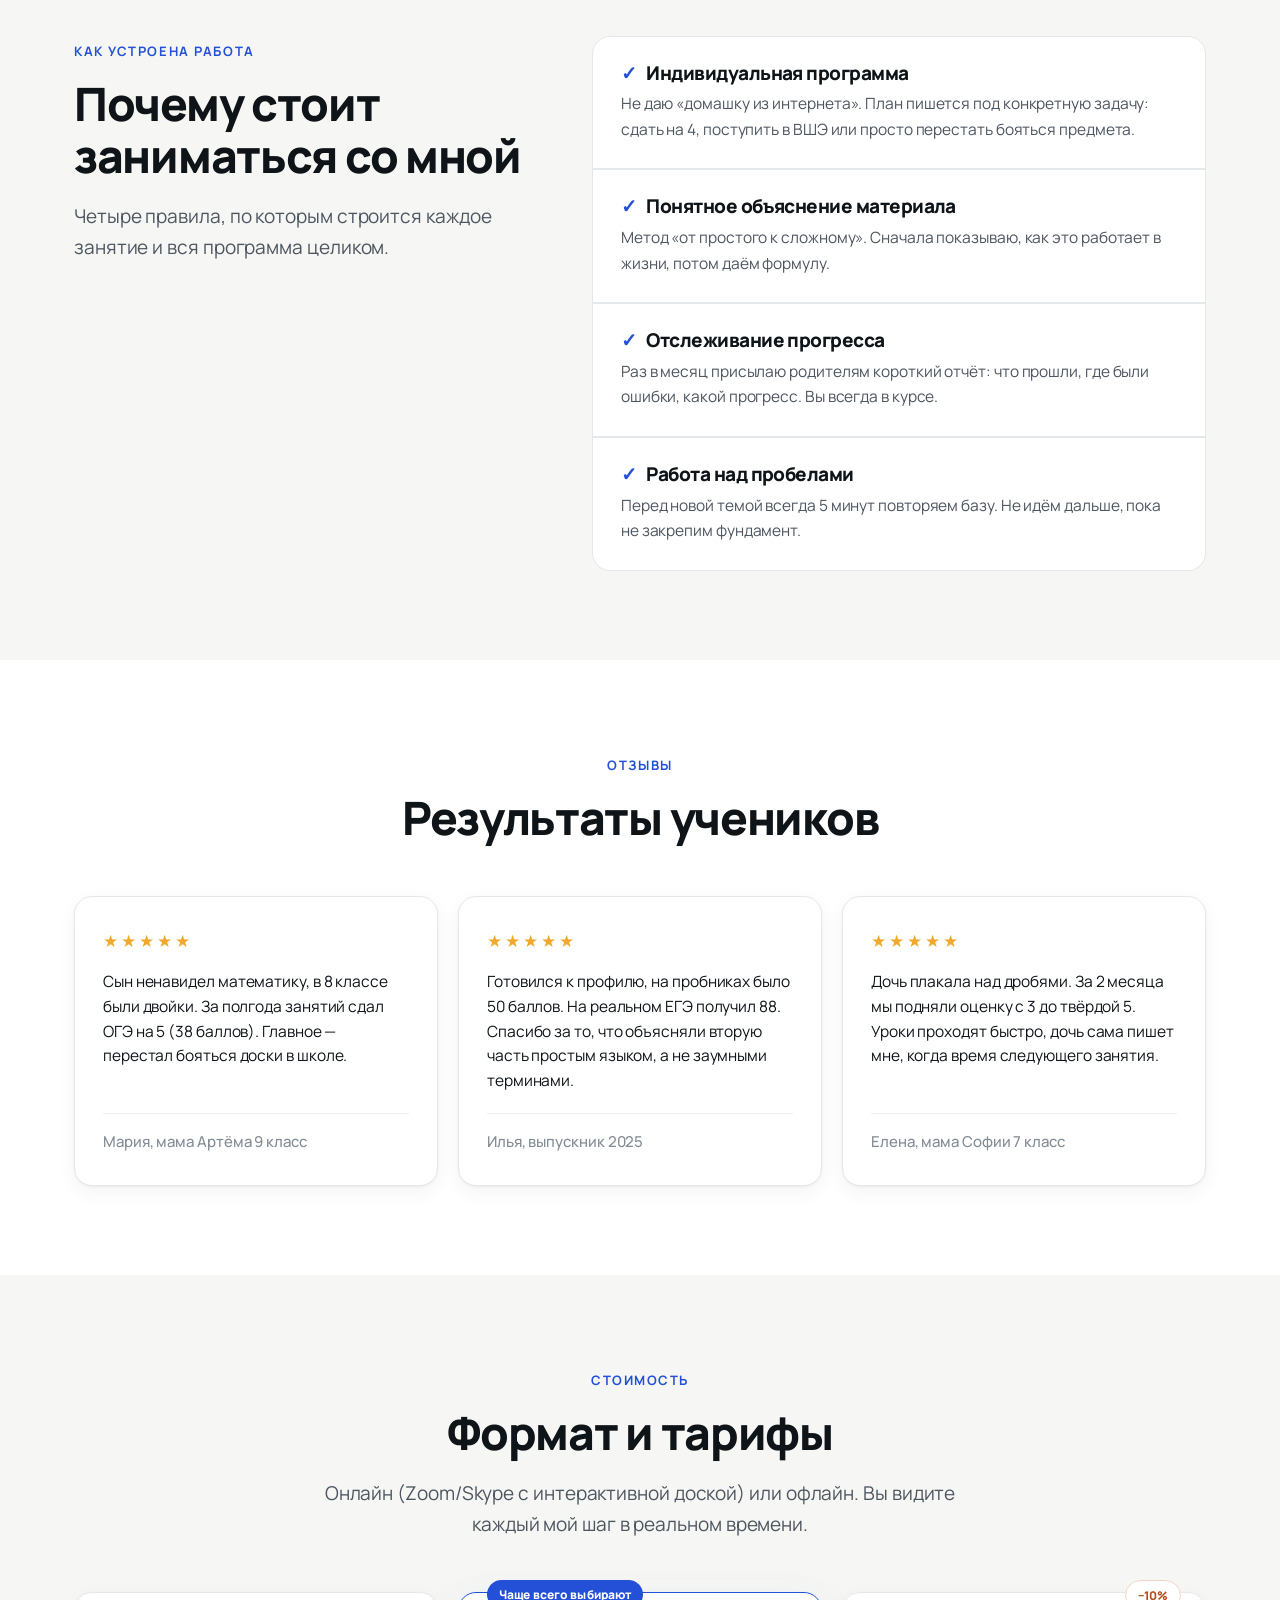
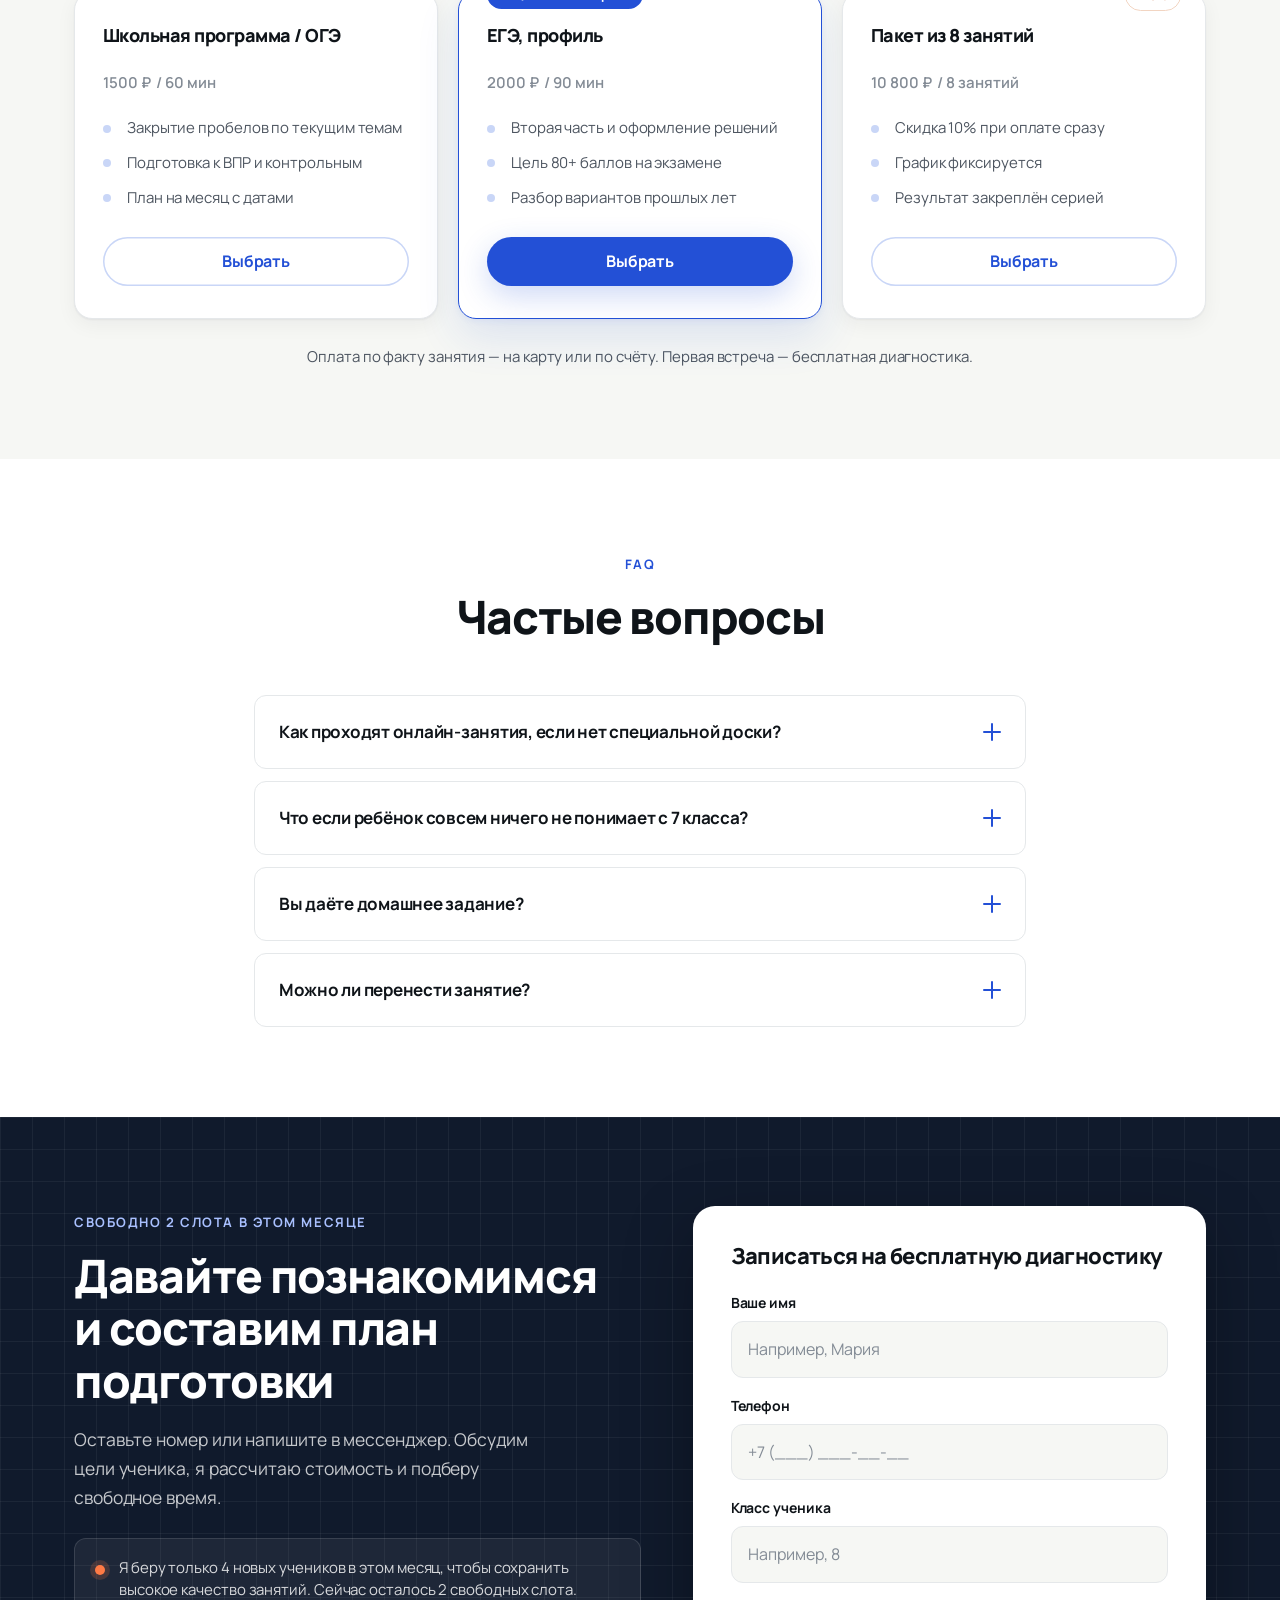
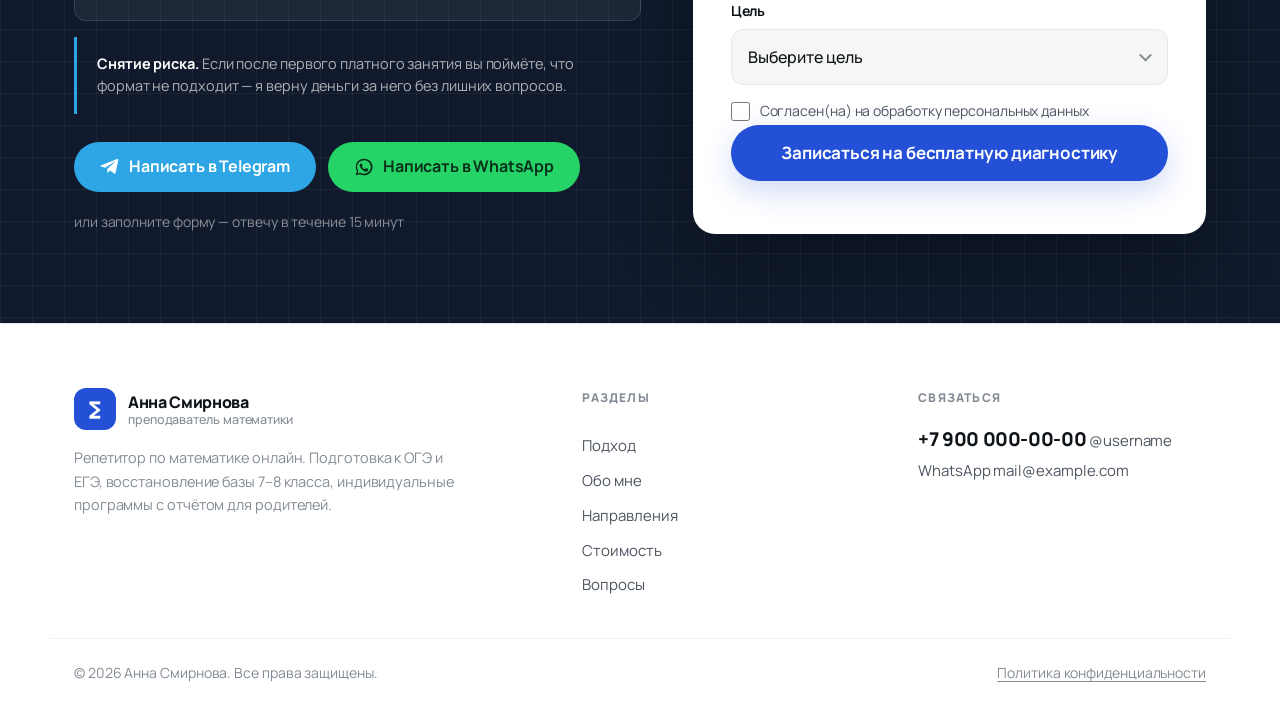
==== commit 2bdab9f1: "feat(form): убрать кнопку календаря с экрана «Заявка отправлена» Кнопка вела в calendar из config.js" ====
--- a/index.html
+++ b/index.html
@@ -561,6 +561,13 @@
         </label>
         <p class="field__error" data-error-for="consent"></p>
 
+        <!-- Honeypot: скрыт от людей, заполняют только боты. Наличие поля
+             проверяет Worker — см. cloudflare/leads-worker/worker.js -->
+        <div class="hp" aria-hidden="true">
+          <label for="website">Не заполняйте это поле</label>
+          <input type="text" id="website" name="website" tabindex="-1" autocomplete="off">
+        </div>
+
         <button class="btn btn--primary btn--lg btn--full" type="submit" id="submit-btn" data-field="form.submit">Записаться на бесплатную диагностику</button>
 
         <p class="form__status" id="form-status" role="status" aria-live="polite"></p>
@@ -570,7 +577,9 @@
         <span class="done__mark" aria-hidden="true">✓</span>
         <h3 class="form__title">Заявка отправлена</h3>
         <p class="done__text" data-field="form.successText">Спасибо! Отвечу вам в течение 15 минут и пришлю ссылку на календарь для выбора удобного времени.</p>
-        <a class="btn btn--primary btn--full" id="calendar-btn" href="#" target="_blank" rel="noopener" data-field="form.calendarBtn">Выбрать время в календаре</a>
+        <!-- Показывается только если Worker недоступен и заявку нужно
+             отправить вручную. На штатном пути (Worker ответил) кнопки нет. -->
+        <a class="btn btn--primary btn--full" id="fallback-tg-btn" href="#" target="_blank" rel="noopener" hidden data-field="form.telegramBtn">Отправить заявку в Telegram</a>
         <button class="btn btn--link" type="button" id="form-reset">Отправить ещё одну заявку</button>
       </div>
     </div>
--- a/css/styles.css
+++ b/css/styles.css
@@ -709,6 +709,14 @@
 .consent input{
   width:19px; height:19px; margin:1px 0 0; flex:none;
   accent-color:var(--accent); cursor:pointer;
+}
+
+/* Honeypot — ловушка для ботов.
+   Уводим за границы экрана, а не display:none: часть ботов пропускает
+   невидимые поля, зато не может «увидеть» элемент, лежащий вне вьюпорта. */
+.hp{
+  position:absolute; left:-9999px; top:auto;
+  width:1px; height:1px; overflow:hidden;
 }
 .form__status{
   margin-top:14px; font-size:14.5px; font-weight:600; text-align:center;
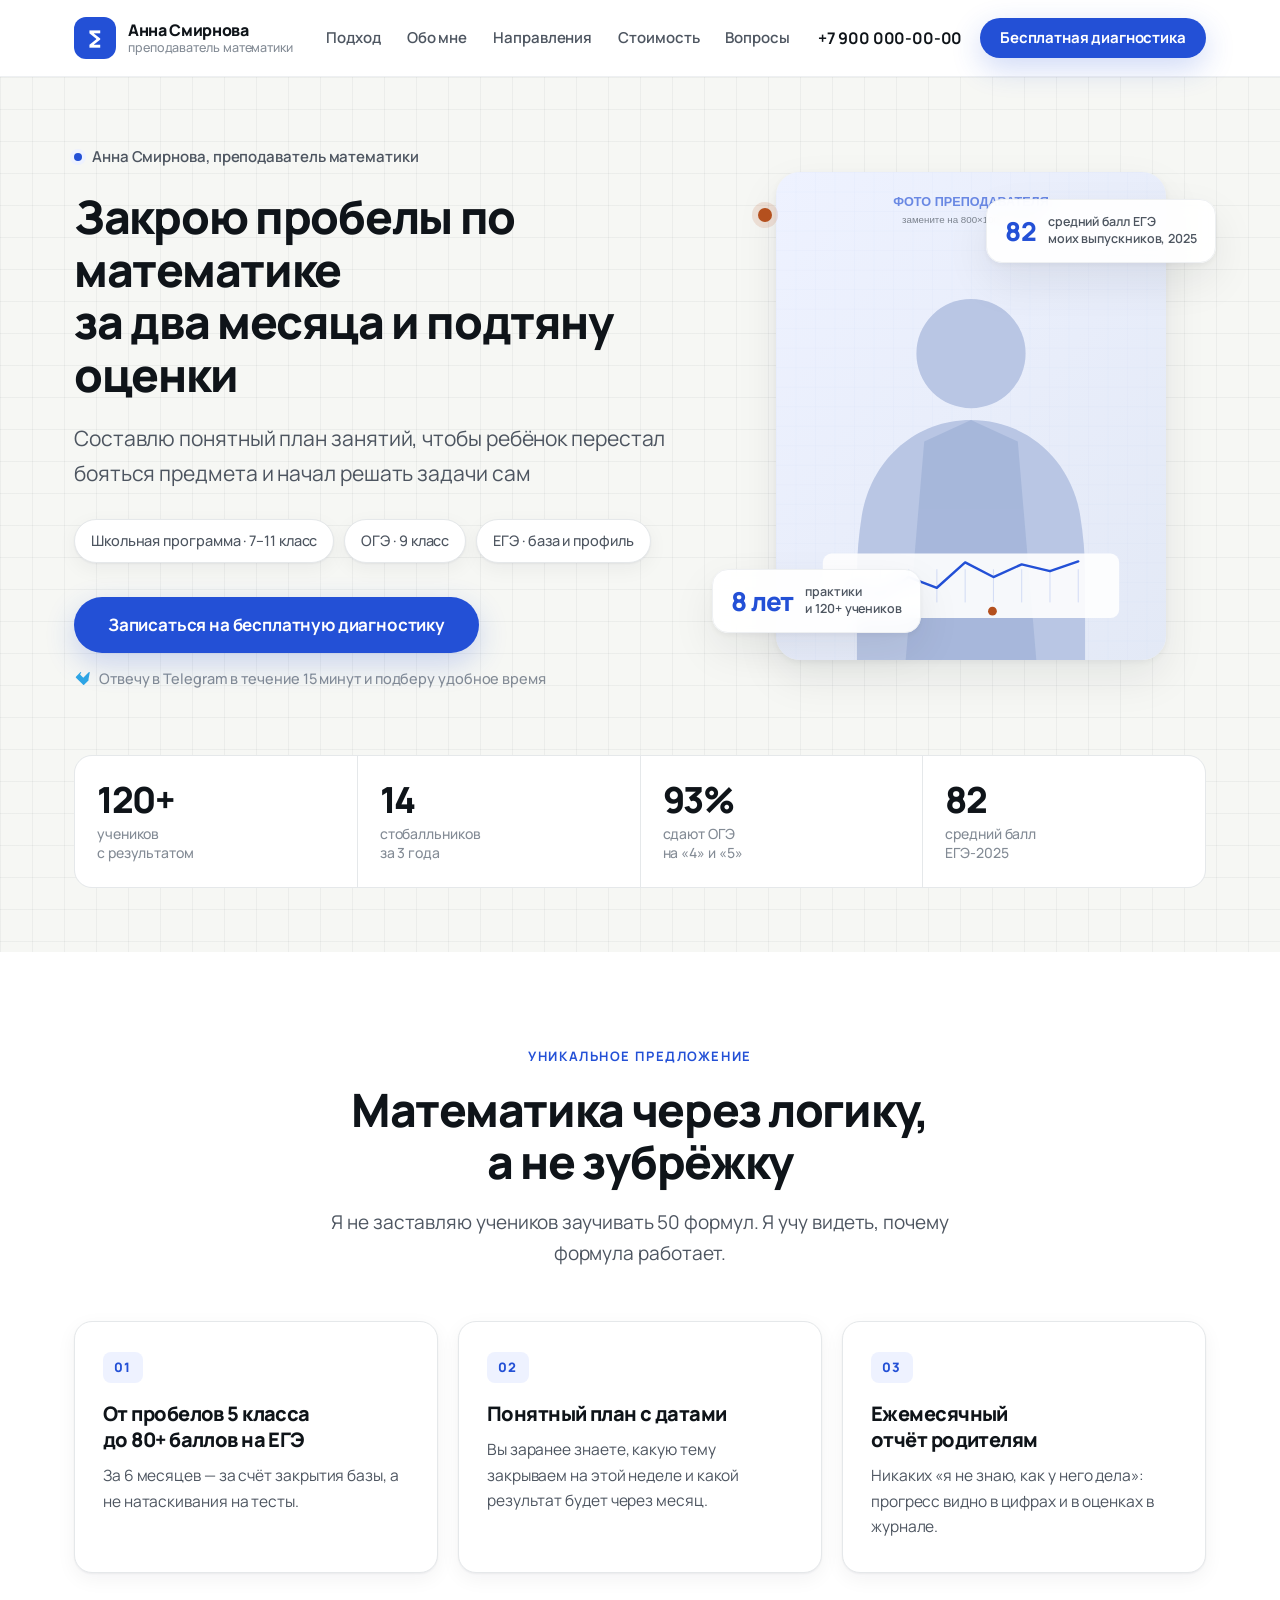
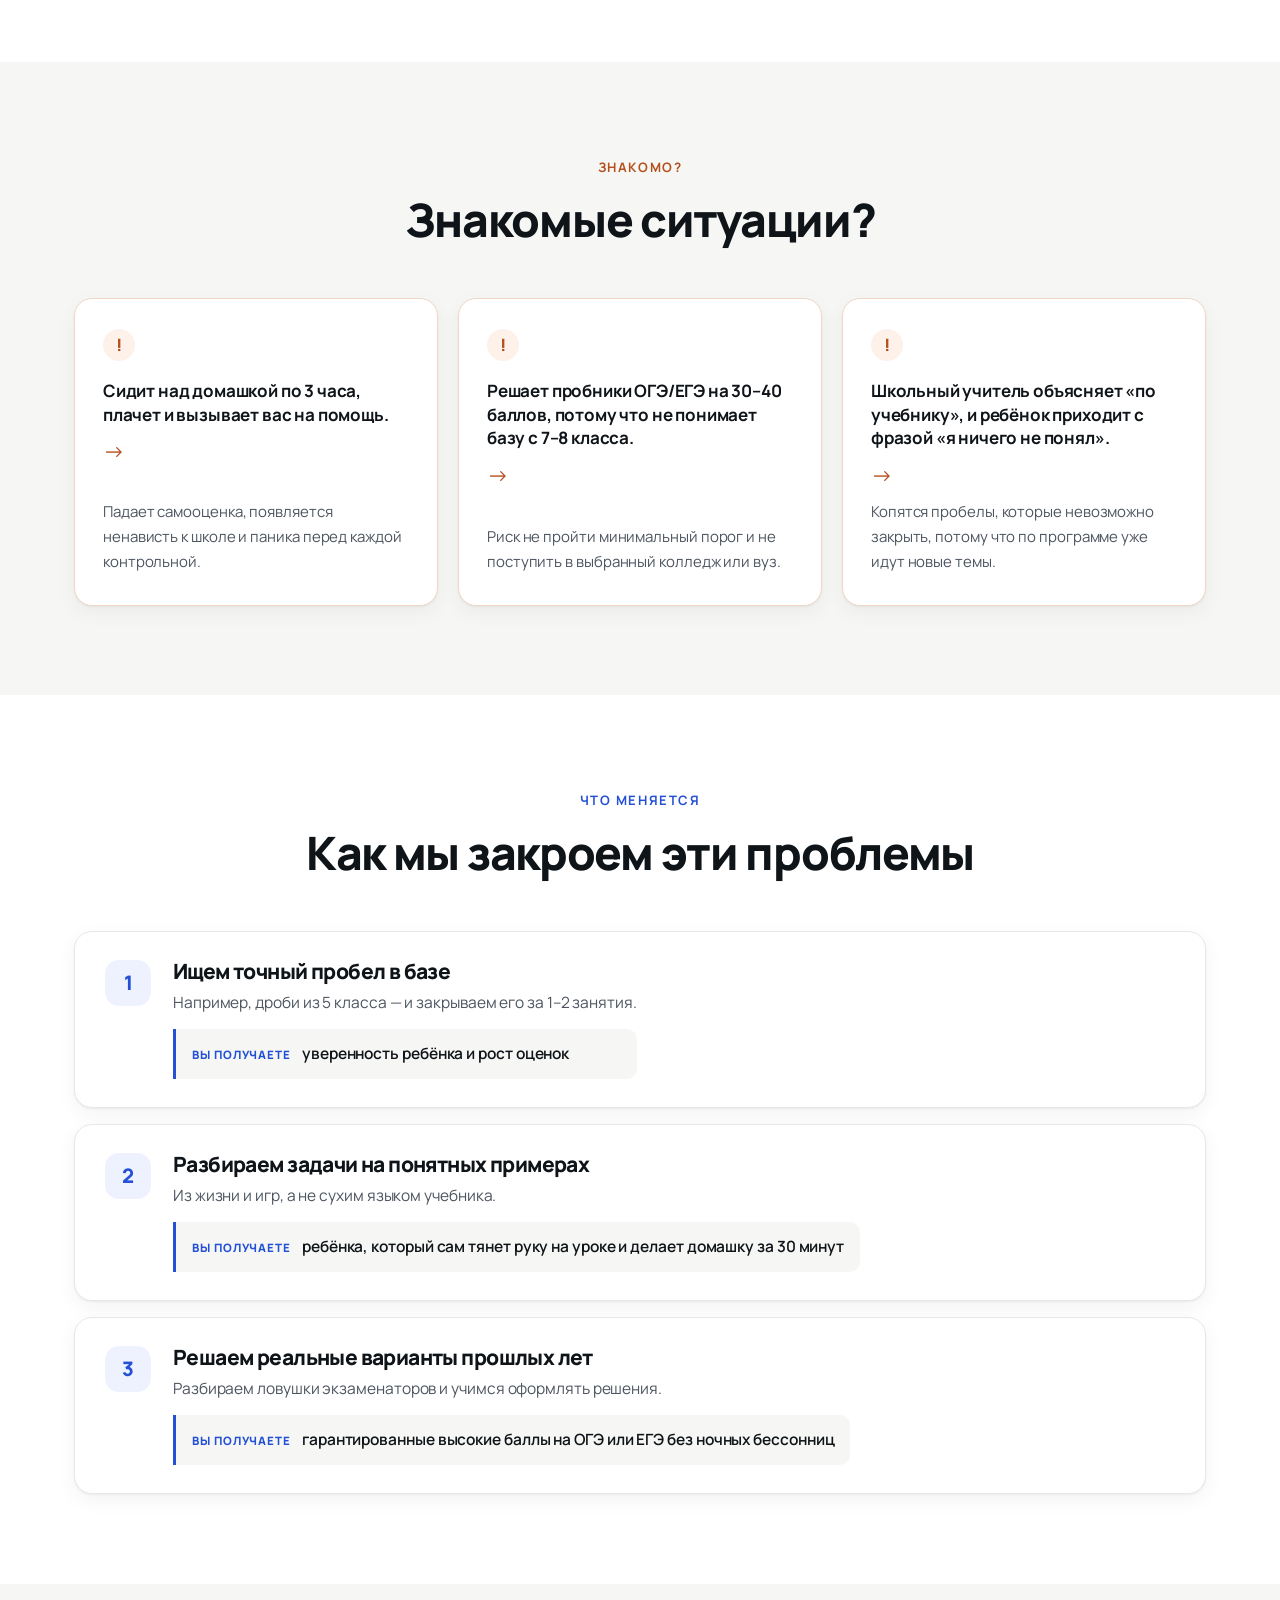
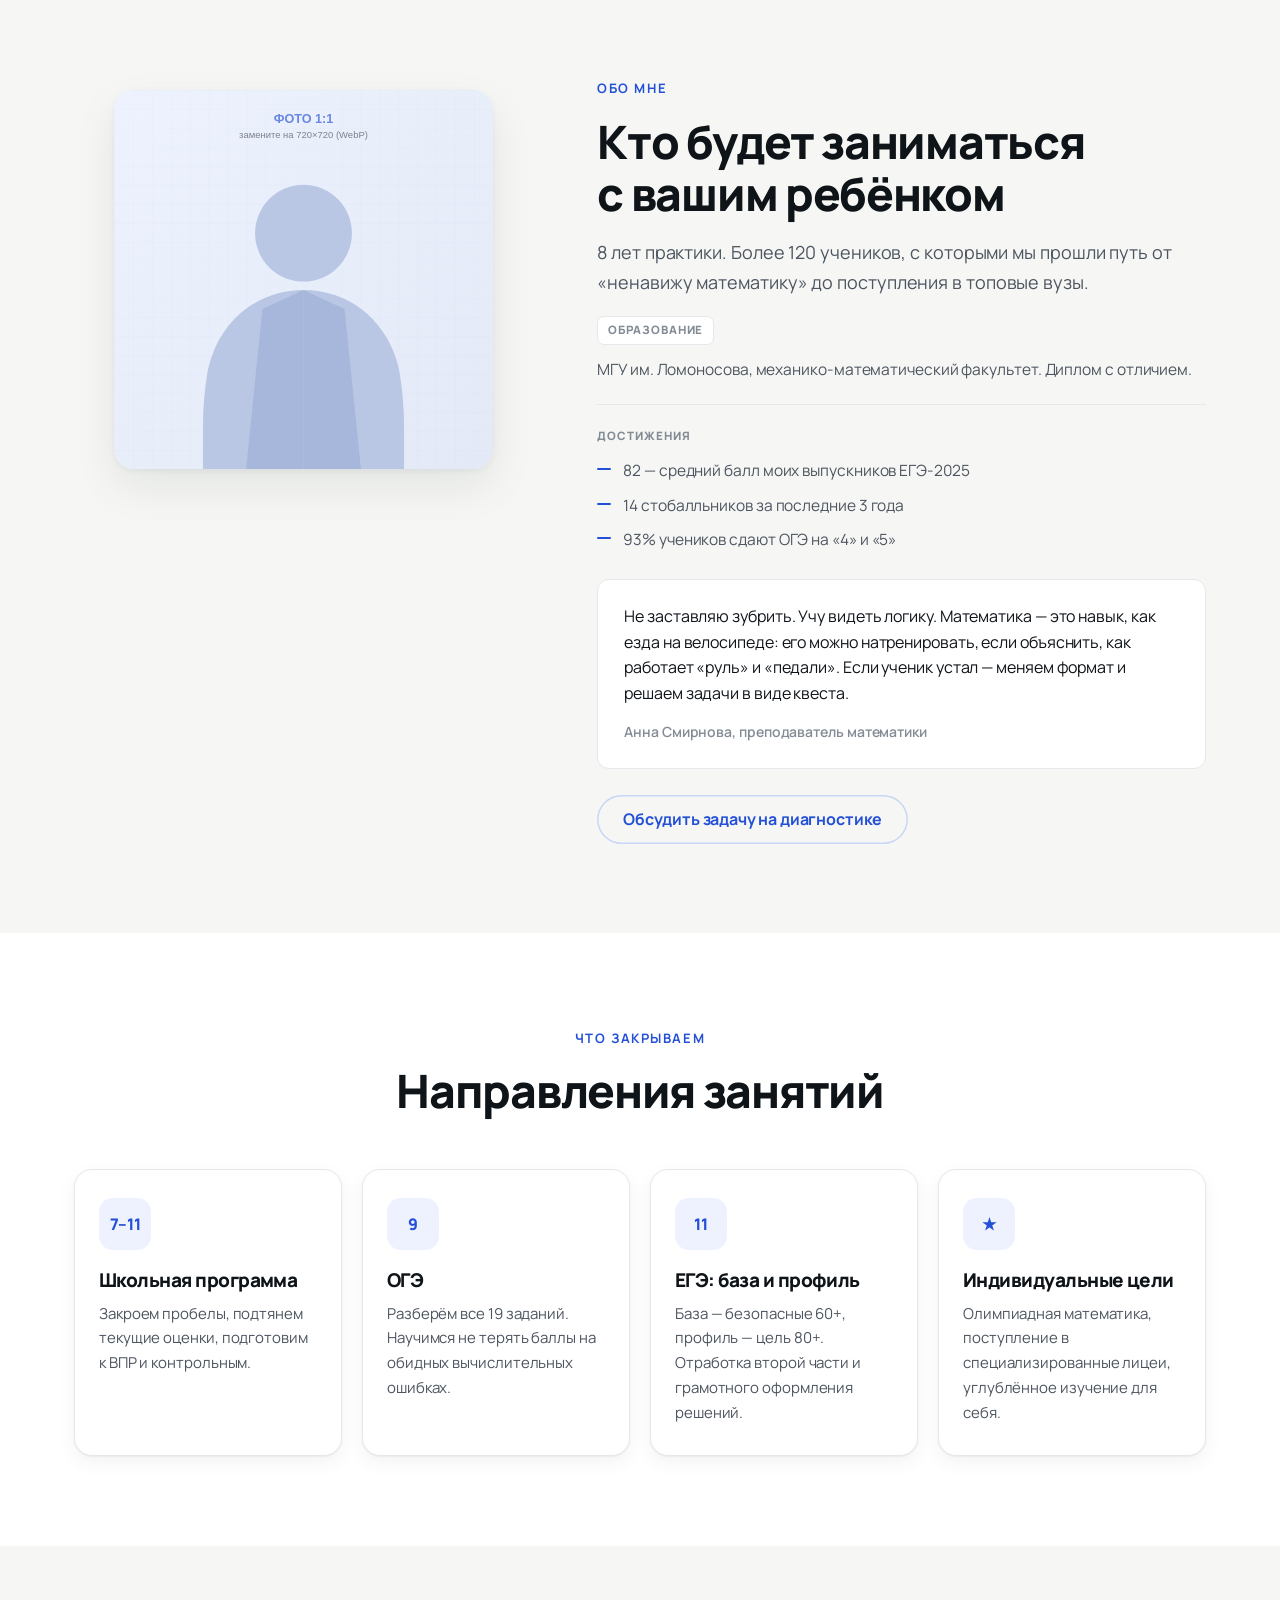
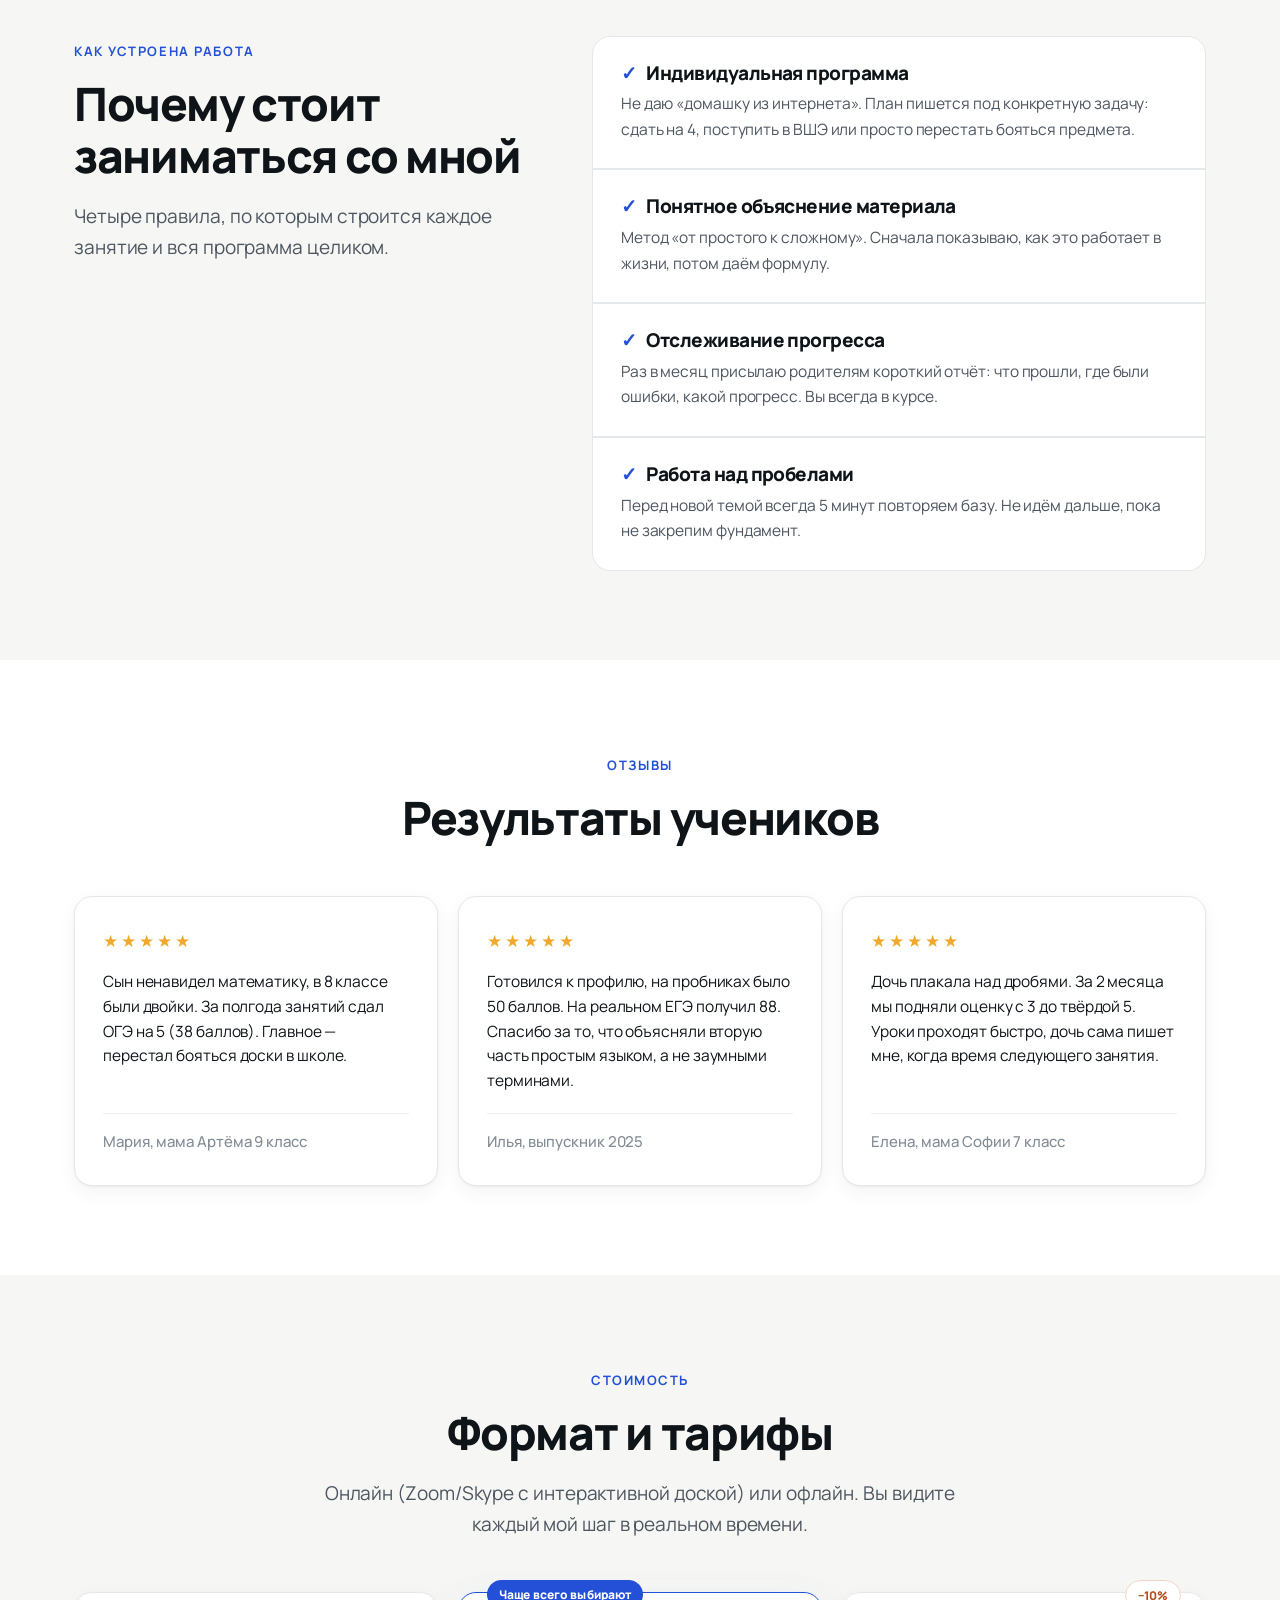
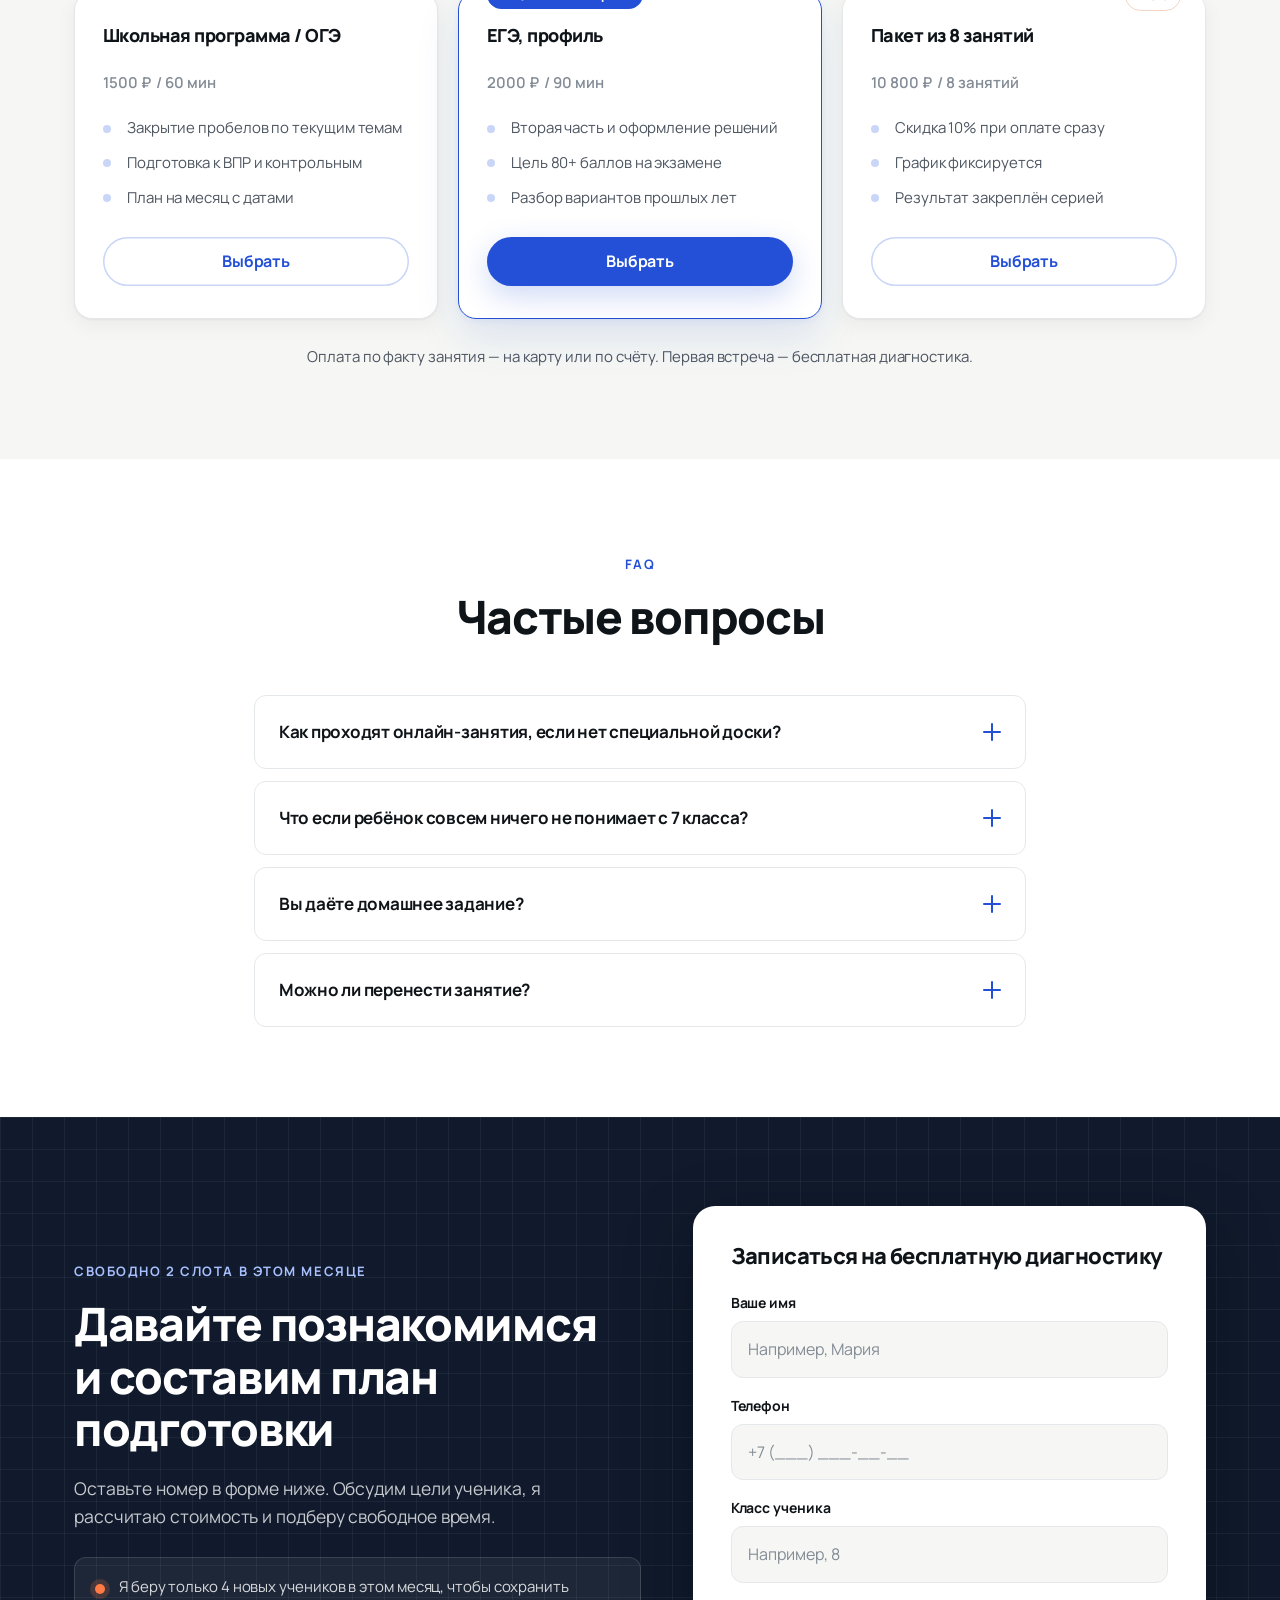
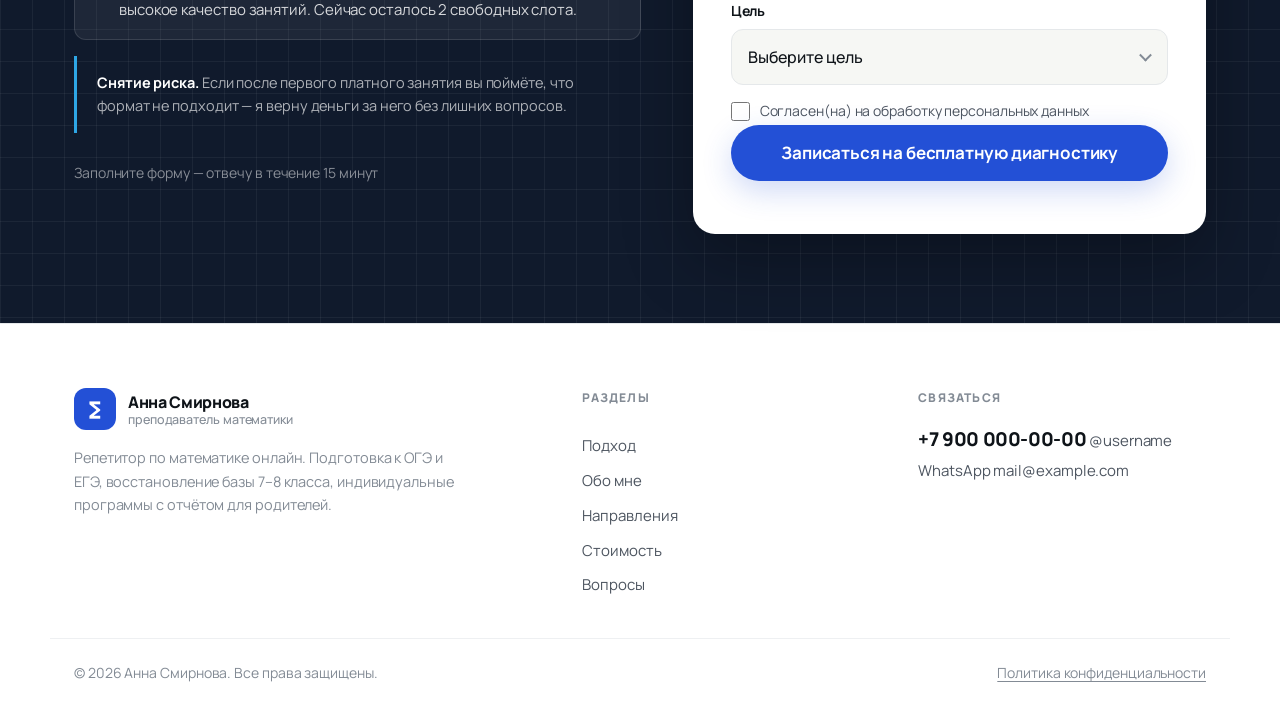
==== commit afa821d2: "feat(form): убрать кнопки мессенджеров, оставить только форму Финальный блок и липкая мобильная поло" ====
--- a/index.html
+++ b/index.html
@@ -492,7 +492,7 @@
       <p class="kicker kicker--light" data-field="cta.kicker">Свободно 2 слота в этом месяце</p>
       <h2 class="section__title section__title--light pre" data-field="cta.title">Давайте познакомимся
 и составим план подготовки</h2>
-      <p class="cta__lead" data-field="cta.lead">Оставьте номер или напишите в мессенджер. Обсудим цели ученика, я рассчитаю стоимость и подберу свободное время.</p>
+      <p class="cta__lead" data-field="cta.lead">Оставьте номер в форме ниже. Обсудим цели ученика, я рассчитаю стоимость и подберу свободное время.</p>
 
       <div class="urgency">
         <span class="urgency__dot" aria-hidden="true"></span>
@@ -504,18 +504,7 @@
         <span data-field="cta.riskText">Если после первого платного занятия вы поймёте, что формат не подходит — я верну деньги за него без лишних вопросов.</span>
       </div>
 
-      <div class="cta__messengers">
-        <a class="btn btn--tg" data-attr="href" data-field="site.telegram" href="https://t.me/username" target="_blank" rel="noopener">
-          <svg class="btn__ico" viewBox="0 0 24 24" aria-hidden="true"><path fill="currentColor" d="M21.9 4.3 18.7 19c-.2 1-.9 1.3-1.8.8l-4.9-3.6-2.4 2.3c-.3.3-.5.5-1 .5l.4-5 9.1-8.2c.4-.3-.1-.5-.6-.2L6.2 12.8l-4.8-1.5c-1-.3-1-1 .2-1.5l19-7.3c.9-.3 1.6.2 1.3 1.8z"/></svg>
-          <span data-field="cta.telegramBtn">Написать в Telegram</span>
-        </a>
-        <a class="btn btn--wa" data-attr="href" data-field="site.whatsapp" href="https://wa.me/79000000000" target="_blank" rel="noopener">
-          <svg class="btn__ico" viewBox="0 0 24 24" aria-hidden="true"><path fill="currentColor" d="M12 2a10 10 0 0 0-8.6 15L2 22l5.2-1.4A10 10 0 1 0 12 2zm0 18.2a8.2 8.2 0 0 1-4.2-1.2l-.3-.2-3.1.8.8-3-.2-.3A8.2 8.2 0 1 1 12 20.2zm4.6-6.1c-.3-.1-1.5-.7-1.7-.8s-.4-.1-.6.1-.7.8-.8 1-.3.2-.6.1a6.7 6.7 0 0 1-3.3-2.9c-.2-.4.2-.4.6-1.1a.5.5 0 0 0 0-.5l-.8-1.8c-.2-.5-.4-.4-.6-.4h-.5a1 1 0 0 0-.7.3 3 3 0 0 0-.9 2.2 5.2 5.2 0 0 0 1.1 2.7 12 12 0 0 0 4.6 4c2.2.9 2.2.6 2.6.6a2.7 2.7 0 0 0 1.8-1.3 2.2 2.2 0 0 0 .2-1.3c-.1-.1-.2-.2-.4-.3z"/></svg>
-          <span data-field="cta.whatsappBtn">Написать в WhatsApp</span>
-        </a>
-      </div>
-
-      <p class="cta__or" data-field="cta.or">или заполните форму — отвечу в течение 15 минут</p>
+      <p class="cta__or" data-field="cta.or">Заполните форму — отвечу в течение 15 минут</p>
     </div>
 
     <div class="cta__form">
@@ -577,9 +566,6 @@
         <span class="done__mark" aria-hidden="true">✓</span>
         <h3 class="form__title">Заявка отправлена</h3>
         <p class="done__text" data-field="form.successText">Спасибо! Отвечу вам в течение 15 минут и пришлю ссылку на календарь для выбора удобного времени.</p>
-        <!-- Показывается только если Worker недоступен и заявку нужно
-             отправить вручную. На штатном пути (Worker ответил) кнопки нет. -->
-        <a class="btn btn--primary btn--full" id="fallback-tg-btn" href="#" target="_blank" rel="noopener" hidden data-field="form.telegramBtn">Отправить заявку в Telegram</a>
         <button class="btn btn--link" type="button" id="form-reset">Отправить ещё одну заявку</button>
       </div>
     </div>
@@ -629,10 +615,6 @@
 
 <!-- ============================== МОБИЛЬНАЯ ЗАКРЕПЛЁННАЯ КНОПКА ============================== -->
 <div class="stickybar" id="stickybar">
-  <a class="btn btn--tg btn--sticky-tg" data-attr="href" data-field="site.telegram" href="https://t.me/username" target="_blank" rel="noopener" aria-label="Написать в Telegram">
-    <svg class="btn__ico" viewBox="0 0 24 24" aria-hidden="true"><path fill="currentColor" d="M21.9 4.3 18.7 19c-.2 1-.9 1.3-1.8.8l-4.9-3.6-2.4 2.3c-.3.3-.5.5-1 .5l.4-5 9.1-8.2c.4-.3-.1-.5-.6-.2L6.2 12.8l-4.8-1.5c-1-.3-1-1 .2-1.5l19-7.3c.9-.3 1.6.2 1.3 1.8z"/></svg>
-    <span>Telegram</span>
-  </a>
   <a class="btn btn--primary btn--sticky" href="#contact" data-field="form.submit">Записаться на диагностику</a>
 </div>
 
--- a/css/styles.css
+++ b/css/styles.css
@@ -205,10 +205,6 @@
 }
 .btn--ghost:hover{ background:var(--accent-soft); box-shadow:inset 0 0 0 1.5px var(--accent); }
 
-.btn--tg{ background:var(--tg); }
-.btn--tg:hover{ background:#1f92ce; }
-.btn--wa{ background:var(--wa); color:#08301a; }
-.btn--wa:hover{ background:#1fbb59; }
 
 .btn--link{
   background:none; padding:12px; width:100%;
@@ -653,7 +649,6 @@
 }
 .riskless b{ color:#fff; }
 
-.cta__messengers{ display:flex; flex-wrap:wrap; gap:12px; }
 .cta__or{ margin-top:18px; font-size:14px; color:rgba(255,255,255,.5); }
 
 /* Форма */
@@ -774,8 +769,6 @@
 }
 .stickybar.is-visible{ transform:translateY(0); }
 .stickybar .btn{ flex:1; padding:15px 14px; font-size:15.5px; }
-.btn--sticky-tg{ background:var(--tg); flex:0 0 auto !important; }
-.btn--sticky-tg span{ display:none; }
 
 /* ---------- 19. Анимации появления ----------
    Скрываем блоки только если JS работает: если скрипт не загрузился,
@@ -870,7 +863,7 @@
   .faq__q{ padding:18px 20px; font-size:16px; }
   .faq__a{ padding:0 20px 20px; }
 
-  .cta__messengers .btn{ flex:1 1 100%; }
+
   .footer__inner{ grid-template-columns:1fr; }
   .footer__bottom{ justify-content:center; text-align:center; }
 }
